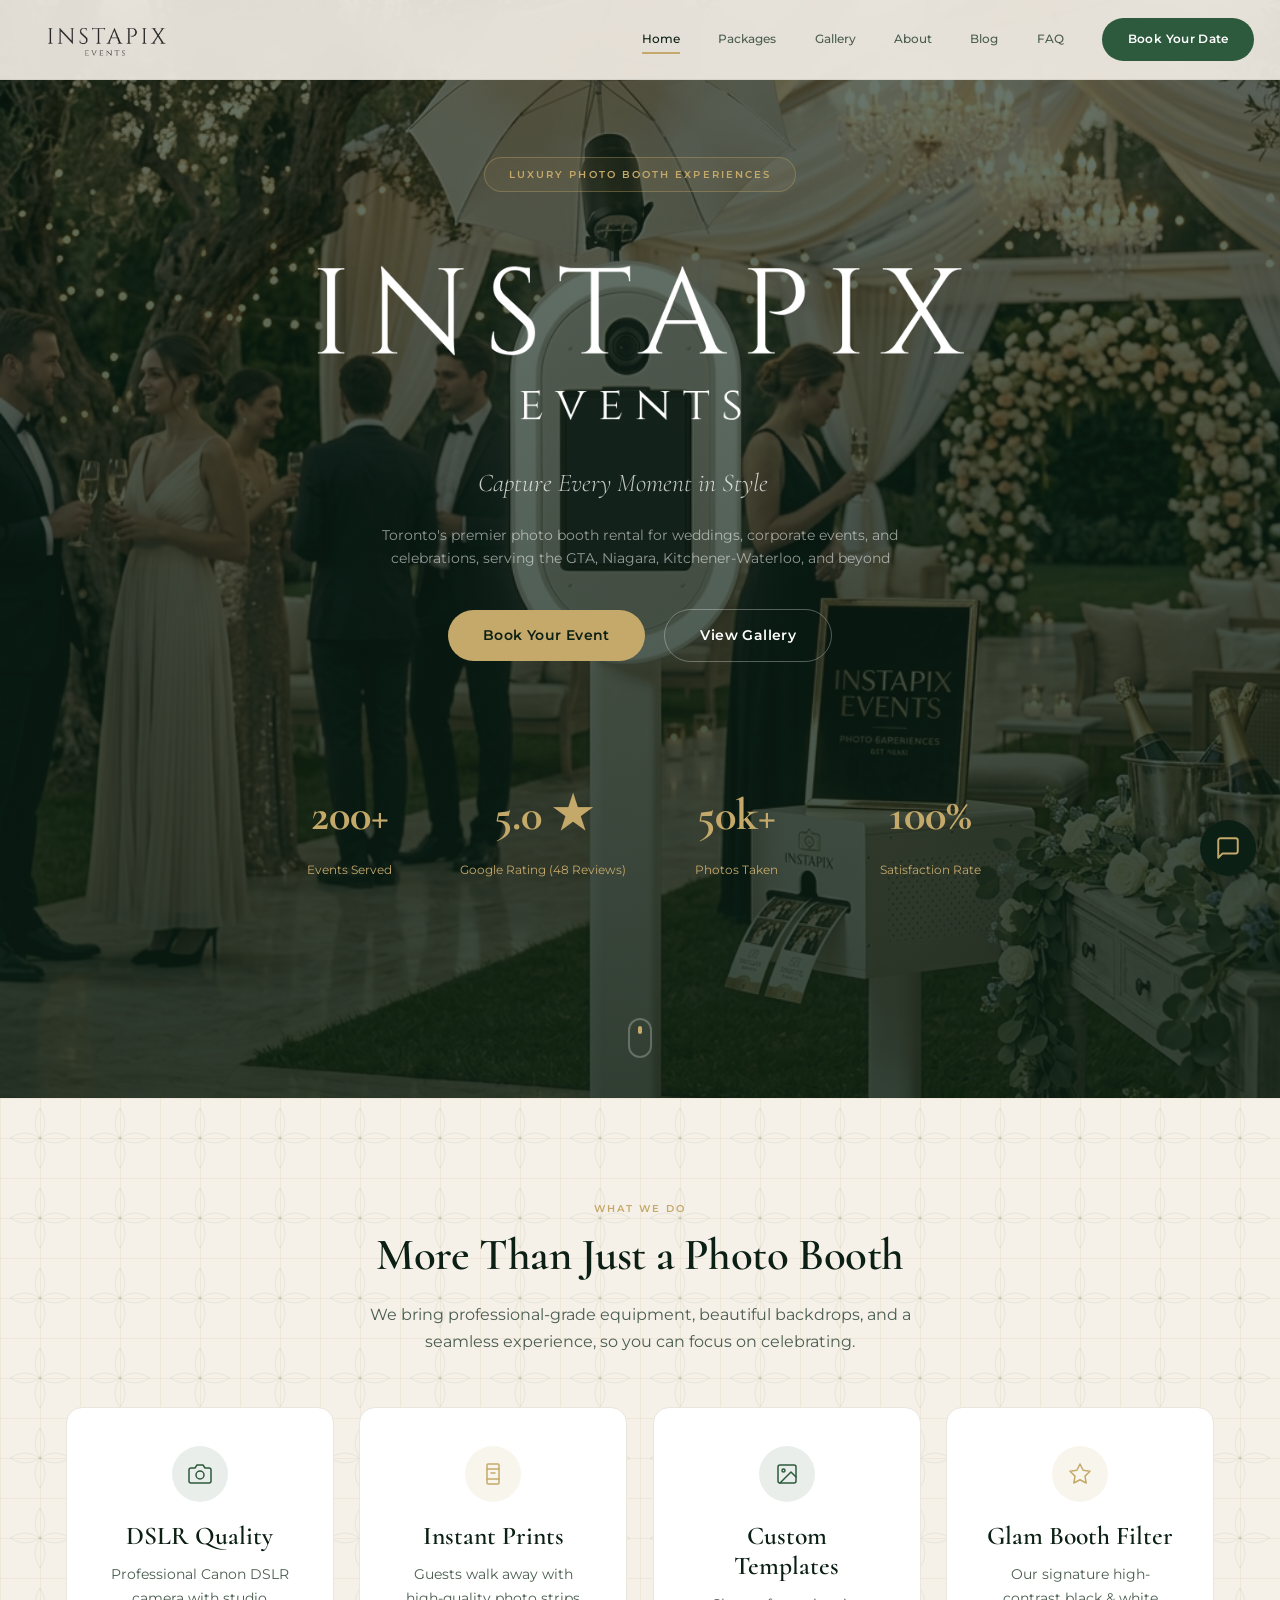
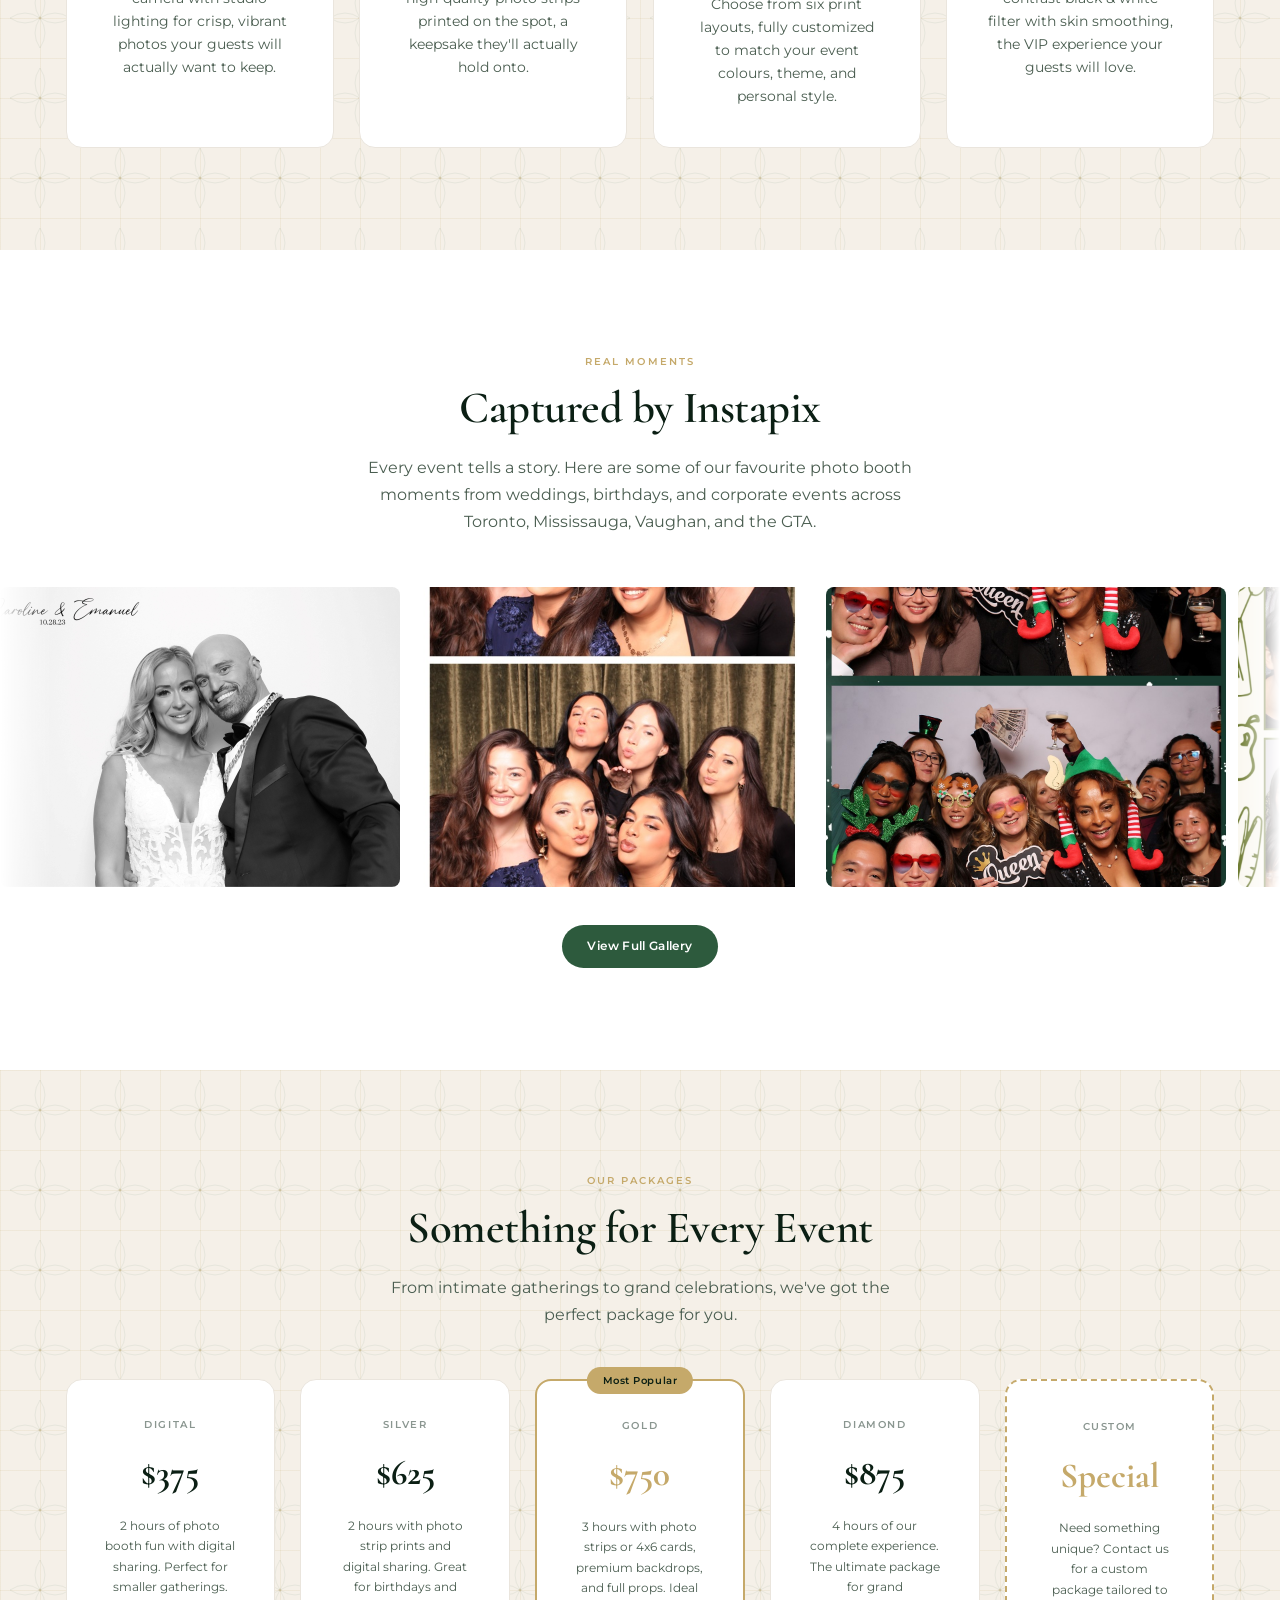
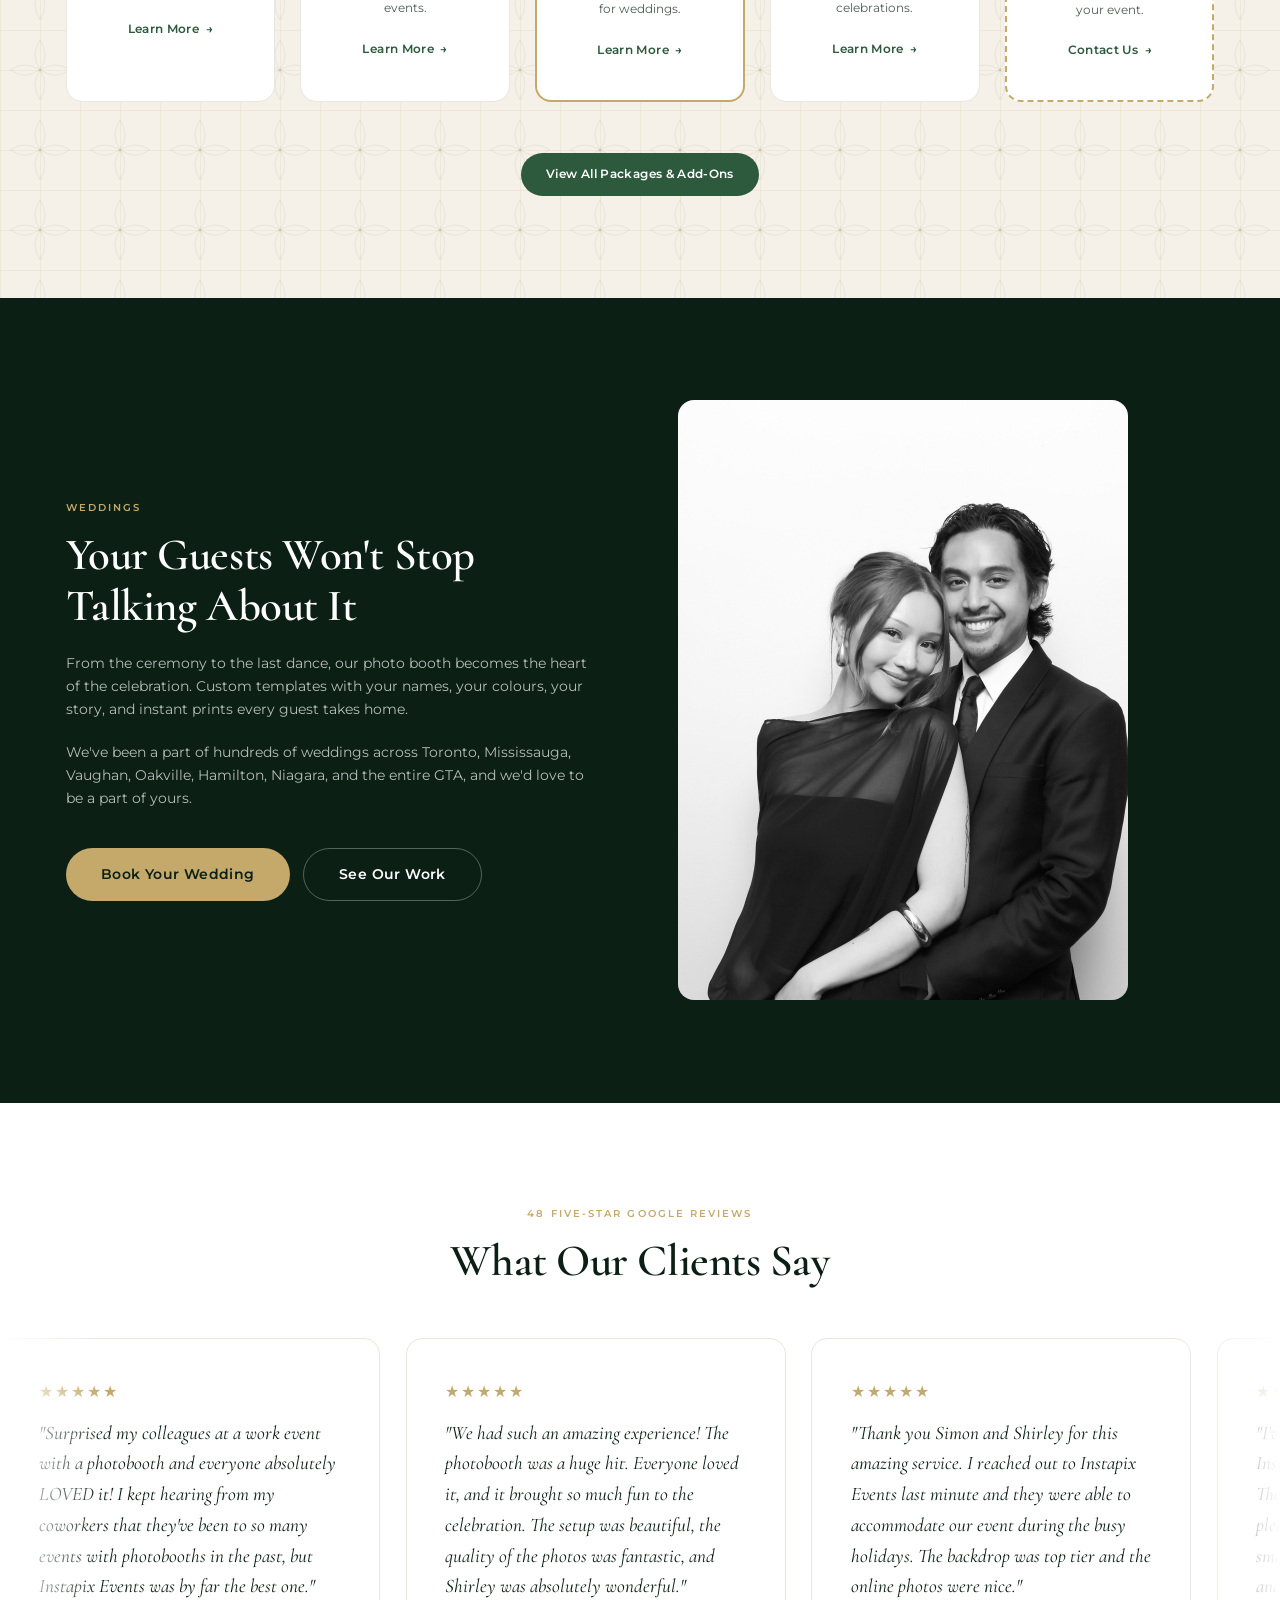
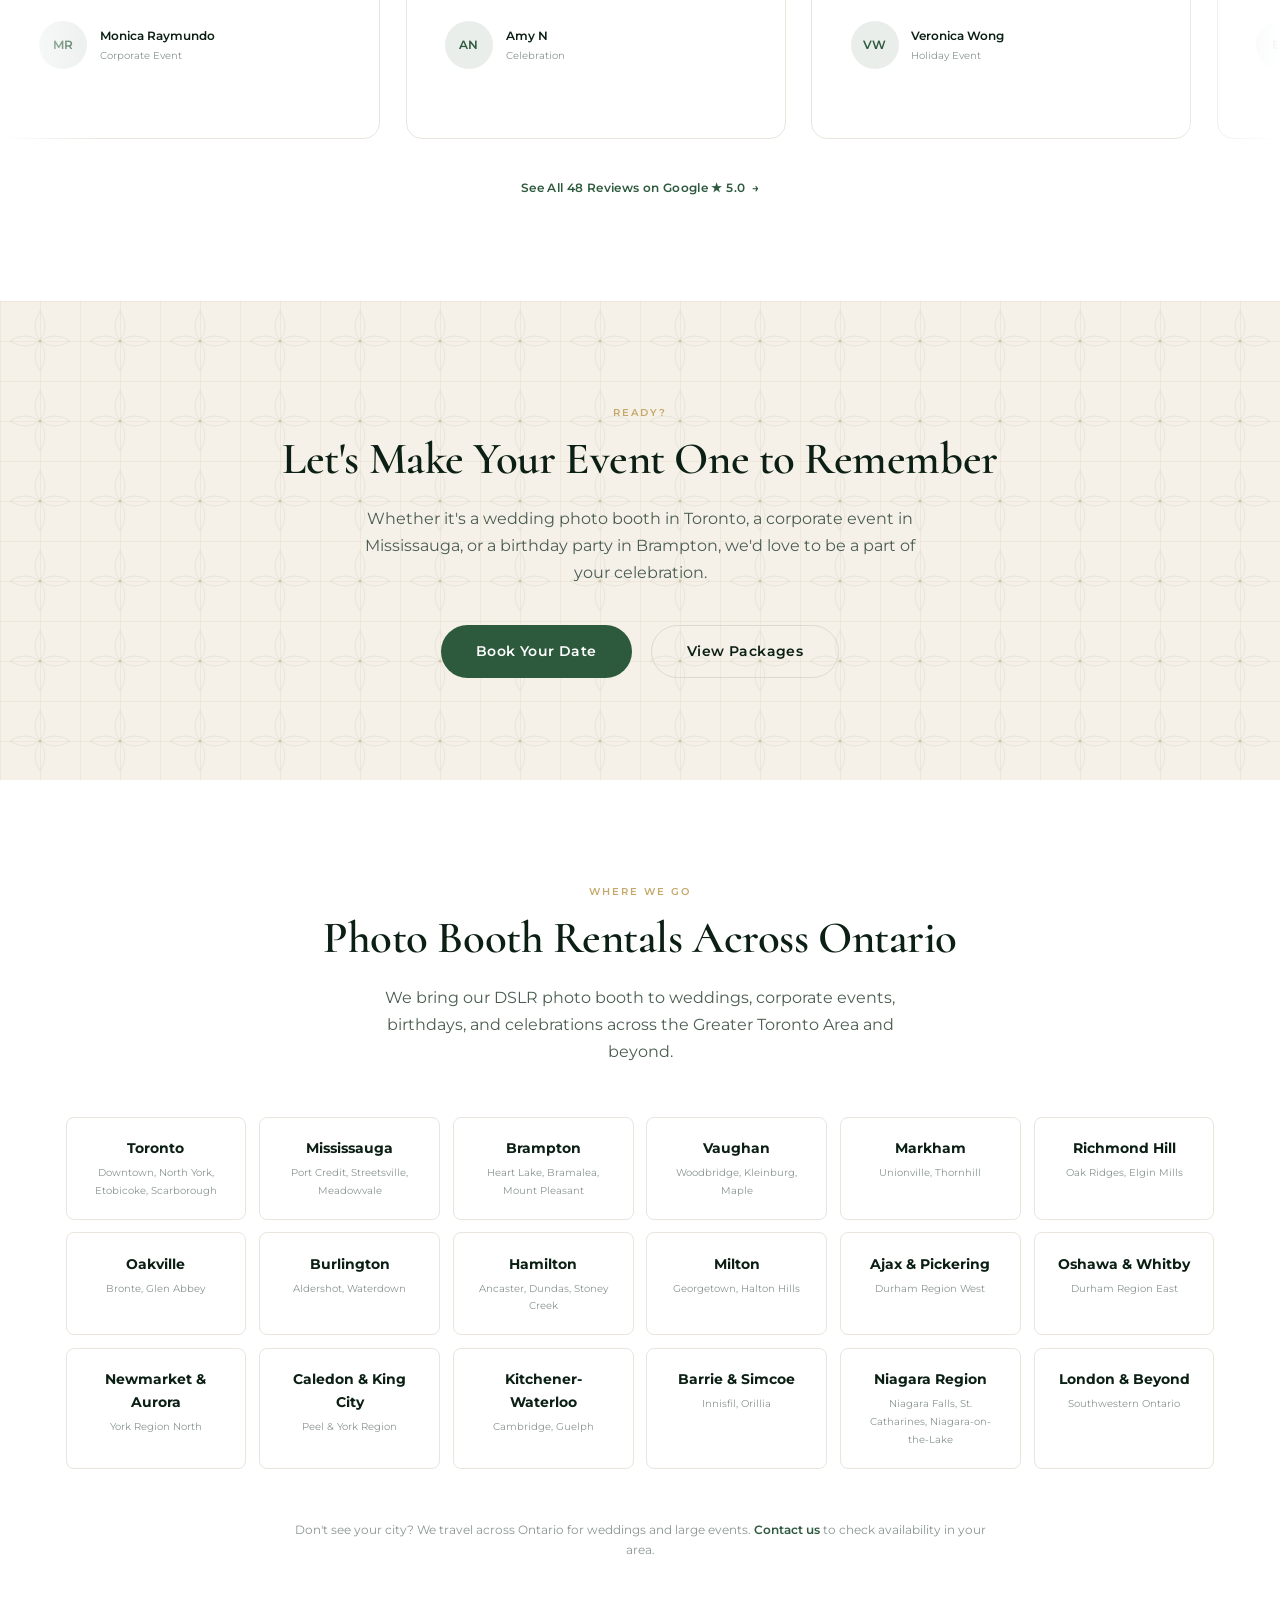
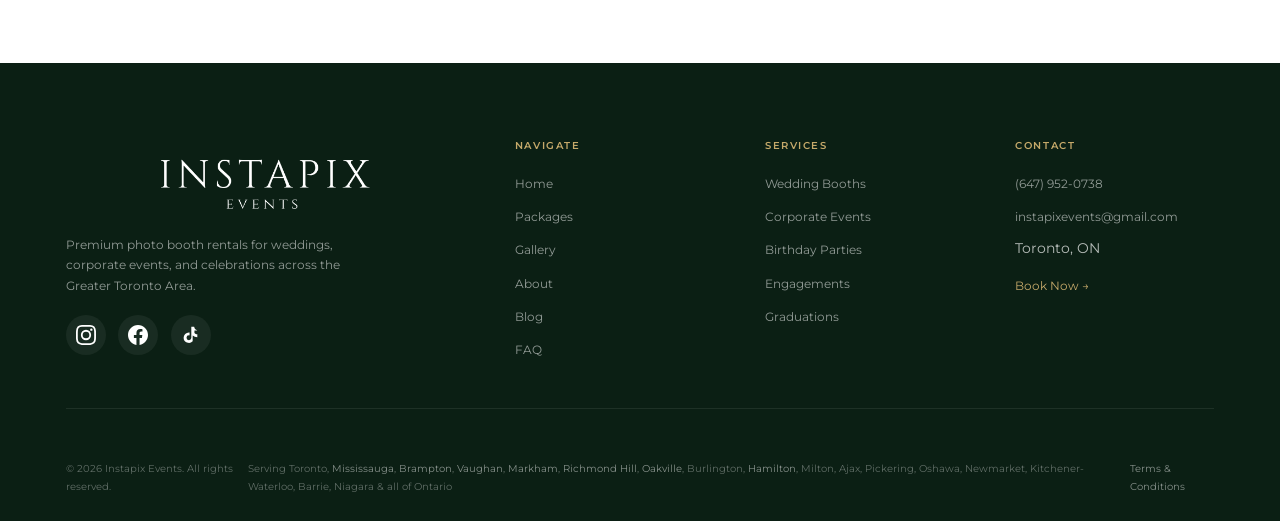
==== index.html @ a01e4dcf "Add Open Graph image tags and botanical pattern assets Add og:image meta tags across all 15 pages fo" ====
<!DOCTYPE html>
<html lang="en-CA">
<head>
  <meta charset="UTF-8">
  <meta name="viewport" content="width=device-width, initial-scale=1.0">
  <title>Photo Booth Rental Toronto | Weddings, Corporate & Events | Instapix Events</title>
  <meta name="description" content="Toronto's top-rated photo booth rental. 5.0 stars on Google. DSLR photo booths for weddings, birthdays, and corporate events across Toronto, Mississauga, Brampton, Vaughan, Markham, Oakville, Hamilton, and the GTA. Packages from $375.">
  <meta name="keywords" content="photo booth rental Toronto, photo booth Toronto, wedding photo booth GTA, corporate photo booth rental, birthday photo booth Mississauga, photo booth Brampton, photo booth Vaughan, photo booth Markham, photo booth Oakville, photo booth Hamilton, photo booth rental near me, DSLR photo booth Ontario, instant print photo booth, photo strip printing, photo booth Scarborough, photo booth Richmond Hill, photo booth Etobicoke, photo booth North York">
  <link rel="canonical" href="https://instapixevents.com">

  <!-- Open Graph -->
  <meta property="og:title" content="Photo Booth Rental Toronto | Instapix Events">
  <meta property="og:description" content="Toronto's top-rated DSLR photo booth rental. 5.0 stars, 200+ events. Weddings, corporate, birthdays across the GTA. Packages from $375.">
  <meta property="og:type" content="website">
  <meta property="og:url" content="https://instapixevents.com">
  <meta property="og:image" content="https://instapixevents.com/assets/Website Preview.png">
  <meta property="og:locale" content="en_CA">
  <meta property="og:site_name" content="Instapix Events">

  <!-- Structured Data — LocalBusiness -->
  <script type="application/ld+json">
  {
    "@context": "https://schema.org",
    "@type": "LocalBusiness",
    "name": "Instapix Events",
    "description": "Premium DSLR photo booth rentals for weddings, corporate events, birthdays, and celebrations in Toronto and the Greater Toronto Area. Instant prints, custom templates, and full event setup.",
    "url": "https://instapixevents.com",
    "telephone": "+16479520738",
    "email": "instapixevents@gmail.com",
    "image": "https://instapixevents.com/assets/INSTAPIX (Website).png",
    "address": {
      "@type": "PostalAddress",
      "addressLocality": "Toronto",
      "addressRegion": "ON",
      "postalCode": "M3L 2M8",
      "addressCountry": "CA"
    },
    "geo": {
      "@type": "GeoCoordinates",
      "latitude": 43.7184,
      "longitude": -79.5181
    },
    "openingHours": ["Mo-Th 10:00-21:00", "Fr-Su 09:00-21:00"],
    "priceRange": "$$",
    "aggregateRating": {
      "@type": "AggregateRating",
      "ratingValue": "5.0",
      "reviewCount": "48",
      "bestRating": "5"
    },
    "areaServed": [
      { "@type": "City", "name": "Toronto", "containedInPlace": { "@type": "AdministrativeArea", "name": "Ontario" } },
      { "@type": "City", "name": "Mississauga" },
      { "@type": "City", "name": "Brampton" },
      { "@type": "City", "name": "Vaughan" },
      { "@type": "City", "name": "Markham" },
      { "@type": "City", "name": "Richmond Hill" },
      { "@type": "City", "name": "Oakville" },
      { "@type": "City", "name": "Burlington" },
      { "@type": "City", "name": "Hamilton" },
      { "@type": "City", "name": "Milton" },
      { "@type": "City", "name": "Ajax" },
      { "@type": "City", "name": "Pickering" },
      { "@type": "City", "name": "Oshawa" },
      { "@type": "City", "name": "Whitby" },
      { "@type": "City", "name": "Newmarket" },
      { "@type": "City", "name": "Aurora" },
      { "@type": "City", "name": "Stouffville" },
      { "@type": "City", "name": "King City" },
      { "@type": "City", "name": "Caledon" },
      { "@type": "City", "name": "Scarborough" },
      { "@type": "City", "name": "Etobicoke" },
      { "@type": "City", "name": "North York" },
      { "@type": "City", "name": "Waterloo" },
      { "@type": "City", "name": "Kitchener" },
      { "@type": "City", "name": "Guelph" },
      { "@type": "City", "name": "Barrie" },
      { "@type": "City", "name": "Niagara Falls" },
      { "@type": "City", "name": "St. Catharines" },
      { "@type": "City", "name": "London" }
    ],
    "hasOfferCatalog": {
      "@type": "OfferCatalog",
      "name": "Photo Booth Packages",
      "itemListElement": [
        { "@type": "Offer", "name": "Digital Package", "price": "375", "priceCurrency": "CAD", "description": "2 hours, digital sharing, DSLR camera, props, white backdrop" },
        { "@type": "Offer", "name": "Silver Package", "price": "625", "priceCurrency": "CAD", "description": "2 hours, unlimited photo strip prints, choice of backdrop, props" },
        { "@type": "Offer", "name": "Gold Package", "price": "750", "priceCurrency": "CAD", "description": "3 hours, unlimited prints (strips or 4x6 cards), full props, choice of backdrop" },
        { "@type": "Offer", "name": "Diamond Package", "price": "875", "priceCurrency": "CAD", "description": "4 hours, unlimited prints, full props, custom photo album" }
      ]
    },
    "sameAs": [
      "https://instagram.com/instapixevents",
      "https://www.facebook.com/profile.php?id=61550845477541",
      "https://tiktok.com/@instapixevents"
    ]
  }
  </script>

  <!-- Structured Data — FAQ -->
  <script type="application/ld+json">
  {
    "@context": "https://schema.org",
    "@type": "FAQPage",
    "mainEntity": [
      {
        "@type": "Question",
        "name": "How much does a photo booth rental cost in Toronto?",
        "acceptedAnswer": {
          "@type": "Answer",
          "text": "Instapix Events offers photo booth packages starting at $375 + HST for the Digital package (2 hours, digital sharing). The Silver package starts at $625 (includes unlimited photo strip prints), Gold at $750 (includes 4x6 photo cards), and Diamond at $875 (4 hours + custom photo album). Prices may vary for 200+ guest events."
        }
      },
      {
        "@type": "Question",
        "name": "What areas do you serve for photo booth rentals?",
        "acceptedAnswer": {
          "@type": "Answer",
          "text": "We serve all of the Greater Toronto Area including Toronto, Mississauga, Brampton, Vaughan, Markham, Richmond Hill, Oakville, Burlington, Hamilton, Milton, Ajax, Pickering, Oshawa, Whitby, Newmarket, Aurora, and Scarborough. We also travel to Kitchener-Waterloo, Guelph, Barrie, Niagara Falls, St. Catharines, and London, Ontario."
        }
      },
      {
        "@type": "Question",
        "name": "Do you offer photo booth rentals for weddings?",
        "acceptedAnswer": {
          "@type": "Answer",
          "text": "Yes! Weddings are our specialty. Our Gold and Diamond packages include custom print templates with your names, colours, and wedding date. We offer both 2x6 photo strips and 4x6 photo cards, choice of premium backdrops, props, and a professional DSLR camera with studio lighting."
        }
      }
    ]
  }
  </script>

  <link rel="stylesheet" href="shared/brand.css">
  <link rel="icon" type="image/png" href="assets/favicon.png">
  <style>
    .photo-marquee-wrap { overflow: hidden; -webkit-mask-image: linear-gradient(90deg, transparent, #000 4%, #000 96%, transparent); mask-image: linear-gradient(90deg, transparent, #000 4%, #000 96%, transparent); }
    .photo-marquee { display: flex; gap: var(--space-md); width: max-content; animation: photoScroll 60s linear infinite; }
    .photo-marquee:hover { animation-play-state: paused; }
    .photo-marquee__item { width: 400px; flex-shrink: 0; aspect-ratio: 4/3; border-radius: var(--border-radius); overflow: hidden; cursor: pointer; }
    .photo-marquee__item img { width: 100%; height: 100%; object-fit: cover; transition: transform 0.4s; }
    .photo-marquee__item:hover img { transform: scale(1.05); }
    @keyframes photoScroll { 0% { transform: translateX(0); } 100% { transform: translateX(-50%); } }
    @media (max-width: 768px) { .photo-marquee__item { width: 300px; } }

    .photo-lightbox { position: fixed; inset: 0; z-index: 10000; background: rgba(0,0,0,0.92); display: flex; align-items: center; justify-content: center; opacity: 0; pointer-events: none; transition: opacity 0.3s; }
    .photo-lightbox.active { opacity: 1; pointer-events: all; }
    .photo-lightbox img { max-width: 90vw; max-height: 90vh; object-fit: contain; border-radius: var(--border-radius); }
    .photo-lightbox__close { position: absolute; top: 20px; right: 24px; background: none; border: none; color: #fff; font-size: 36px; cursor: pointer; z-index: 1; line-height: 1; }
    .photo-lightbox__nav { position: absolute; top: 50%; transform: translateY(-50%); background: rgba(255,255,255,0.12); border: none; color: #fff; font-size: 32px; width: 48px; height: 48px; border-radius: 50%; cursor: pointer; display: flex; align-items: center; justify-content: center; transition: background 0.2s; }
    .photo-lightbox__nav:hover { background: rgba(255,255,255,0.25); }
    .photo-lightbox__prev { left: 16px; }
    .photo-lightbox__next { right: 16px; }
    @media (max-width: 480px) {
      .photo-lightbox__prev { left: 6px; }
      .photo-lightbox__next { right: 6px; }
      .photo-lightbox__nav { width: 40px; height: 40px; font-size: 24px; }
    }
  </style>
</head>
<body>

  <!-- Navigation -->
  <nav class="nav">
    <div class="nav__inner">
      <a href="index.html" class="nav__logo">
        <img src="assets/White intapix text logo.png" alt="Instapix Events" style="width:160px;height:auto">
      </a>

      <button class="nav__toggle" aria-label="Toggle menu">
        <span></span><span></span><span></span>
      </button>

      <div class="nav__menu">
        <div class="nav__links">
          <a href="index.html" class="nav__link active">Home</a>
          <a href="packages.html" class="nav__link">Packages</a>
          <a href="gallery.html" class="nav__link">Gallery</a>
          <a href="about.html" class="nav__link">About</a>
          <a href="blog.html" class="nav__link">Blog</a>
          <a href="faq.html" class="nav__link">FAQ</a>
        </div>
        <a href="book.html" class="btn btn--primary nav__cta">Book Your Date</a>
      </div>
    </div>
  </nav>

  <!-- Hero -->
  <section class="hero">
    <div class="hero__bg">
      <img src="assets/Hero Page photo/Gemini_Generated_Image_b4xyiqb4xyiqb4xy.png" alt="Instapix Events photo booth at a luxury wedding" loading="eager" class="hero__bg-img">
      <div class="hero__overlay"></div>
    </div>

    <div class="container">
      <div class="hero__content fade-in">
        <span class="hero__badge">Luxury Photo Booth Experiences</span>
        <h1 class="hero__title"><img src="assets/INSTAPIX (Website).png" alt="Instapix Events" width="800" height="200" style="height:clamp(120px, 20vw, 300px);width:auto;display:block;margin:0 auto"></h1>
        <p class="hero__tagline"><em>Capture Every Moment in Style</em></p>
        <p class="hero__subtitle">Toronto's premier photo booth rental for weddings, corporate events, and celebrations, serving the GTA, Niagara, Kitchener-Waterloo, and beyond</p>

        <div class="hero__actions">
          <a href="book.html" class="btn btn--gold btn--lg">Book Your Event</a>
          <a href="gallery.html" class="btn btn--outline-white btn--lg">View Gallery</a>
        </div>

        <div class="metrics" style="margin-top:var(--space-4xl); padding:var(--space-2xl) 0;">
          <div style="display:grid;grid-template-columns:repeat(4,1fr);gap:var(--space-xl);text-align:center" class="stats-grid">
            <div>
              <div class="count" data-target="200" data-suffix="+" style="font-family:var(--font-heading); font-size:var(--text-4xl); font-weight:700; color:var(--gold);">0</div>
              <p style="font-size:var(--text-sm);margin-top:var(--space-sm);color:var(--gold)">Events Served</p>
            </div>
            <div>
              <div style="font-family:var(--font-heading); font-size:var(--text-4xl); font-weight:700; color:var(--gold);">5.0 &#9733;</div>
              <p style="font-size:var(--text-sm);margin-top:var(--space-sm);color:var(--gold)">Google Rating (48 Reviews)</p>
            </div>
            <div>
              <div class="count" data-target="50" data-suffix="k+" style="font-family:var(--font-heading); font-size:var(--text-4xl); font-weight:700; color:var(--gold);">0</div>
              <p style="font-size:var(--text-sm);margin-top:var(--space-sm);color:var(--gold)">Photos Taken</p>
            </div>
            <div>
              <div class="count" data-target="100" data-suffix="%" style="font-family:var(--font-heading); font-size:var(--text-4xl); font-weight:700; color:var(--gold);">0</div>
              <p style="font-size:var(--text-sm);margin-top:var(--space-sm);color:var(--gold)">Satisfaction Rate</p>
            </div>
          </div>
        </div>
      </div>
    </div>

    <div class="hero__scroll">
      <div class="hero__scroll-dot"></div>
    </div>
  </section>
  <!-- What We Offer -->
  <section class="section--cream">
    <div class="container text-center">
      <span class="section-label">What We Do</span>
      <h2 class="section-title">More Than Just a Photo Booth</h2>
      <p class="section-subtitle mx-auto" style="margin-bottom:var(--space-3xl)">We bring professional-grade equipment, beautiful backdrops, and a seamless experience, so you can focus on celebrating.</p>

      <div class="grid grid--4 stagger">
        <div class="card">
          <div style="width:56px;height:56px;border-radius:50%;background:var(--emerald-light);display:flex;align-items:center;justify-content:center;margin:0 auto var(--space-lg)">
            <svg width="24" height="24" viewBox="0 0 24 24" fill="none" stroke="var(--emerald)" stroke-width="1.5" stroke-linecap="round" stroke-linejoin="round"><path d="M23 19a2 2 0 0 1-2 2H3a2 2 0 0 1-2-2V8a2 2 0 0 1 2-2h4l2-3h6l2 3h4a2 2 0 0 1 2 2z"/><circle cx="12" cy="13" r="4"/></svg>
          </div>
          <h4>DSLR Quality</h4>
          <p style="margin-top:var(--space-md);margin-left:auto;margin-right:auto">Professional Canon DSLR camera with studio lighting for crisp, vibrant photos your guests will actually want to keep.</p>
        </div>

        <div class="card">
          <div style="width:56px;height:56px;border-radius:50%;background:var(--gold-light);display:flex;align-items:center;justify-content:center;margin:0 auto var(--space-lg)">
            <svg width="24" height="24" viewBox="0 0 24 24" fill="none" stroke="var(--gold)" stroke-width="1.5" stroke-linecap="round" stroke-linejoin="round"><rect x="6" y="2" width="12" height="20" rx="1"/><path d="M6 7h12"/><path d="M6 17h12"/><path d="M10 11h4"/></svg>
          </div>
          <h4>Instant Prints</h4>
          <p style="margin-top:var(--space-md);margin-left:auto;margin-right:auto">Guests walk away with high-quality photo strips printed on the spot, a keepsake they'll actually hold onto.</p>
        </div>

        <div class="card">
          <div style="width:56px;height:56px;border-radius:50%;background:var(--emerald-light);display:flex;align-items:center;justify-content:center;margin:0 auto var(--space-lg)">
            <svg width="24" height="24" viewBox="0 0 24 24" fill="none" stroke="var(--emerald)" stroke-width="1.5" stroke-linecap="round" stroke-linejoin="round"><rect x="3" y="3" width="18" height="18" rx="2" ry="2"/><circle cx="8.5" cy="8.5" r="1.5"/><polyline points="21 15 16 10 5 21"/></svg>
          </div>
          <h4>Custom Templates</h4>
          <p style="margin-top:var(--space-md);margin-left:auto;margin-right:auto">Choose from six print layouts, fully customized to match your event colours, theme, and personal style.</p>
        </div>

        <div class="card">
          <div style="width:56px;height:56px;border-radius:50%;background:var(--gold-light);display:flex;align-items:center;justify-content:center;margin:0 auto var(--space-lg)">
            <svg width="24" height="24" viewBox="0 0 24 24" fill="none" stroke="var(--gold)" stroke-width="1.5" stroke-linecap="round" stroke-linejoin="round"><polygon points="12 2 15.09 8.26 22 9.27 17 14.14 18.18 21.02 12 17.77 5.82 21.02 7 14.14 2 9.27 8.91 8.26 12 2"/></svg>
          </div>
          <h4>Glam Booth Filter</h4>
          <p style="margin-top:var(--space-md);margin-left:auto;margin-right:auto">Our signature high-contrast black & white filter with skin smoothing, the VIP experience your guests will love.</p>
        </div>
      </div>
    </div>
  </section>

  <!-- Photo Showcase -->
  <section style="overflow:hidden">
    <div class="container text-center">
      <span class="section-label">Real Moments</span>
      <h2 class="section-title">Captured by Instapix</h2>
      <p class="section-subtitle mx-auto" style="margin-bottom:var(--space-3xl)">Every event tells a story. Here are some of our favourite photo booth moments from weddings, birthdays, and corporate events across Toronto, Mississauga, Vaughan, and the GTA.</p>
    </div>

    <div class="photo-marquee-wrap">
    <div class="photo-marquee">
      <!-- Wedding -->
      <div class="photo-marquee__item"><img src="assets/Photobooth photos/2023-10-28_221940193 (1).jpg" alt="Caroline & Emanuel — Wedding" loading="lazy"></div>
      <!-- Birthday -->
      <div class="photo-marquee__item"><img src="assets/Photobooth photos/20260227_155352888.jpg" alt="Mila's 30th Birthday" loading="lazy"></div>
      <!-- Corporate -->
      <div class="photo-marquee__item"><img src="assets/Photobooth photos/2023-12-02_220023414 (2).jpg" alt="TBTH Cardiology Holiday Party — Corporate" loading="lazy"></div>
      <!-- Celebration -->
      <div class="photo-marquee__item"><img src="assets/Photobooth photos/20250823_155411197 (1).jpg" alt="Baby Geniusz Shower — Celebration" loading="lazy"></div>
      <!-- Wedding -->
      <div class="photo-marquee__item"><img src="assets/Photobooth photos/20240822_194549817.jpg" alt="E & A — Harding Waterfront Estate" loading="lazy"></div>
      <!-- Birthday -->
      <div class="photo-marquee__item"><img src="assets/Photobooth photos/20230930_234505_346.jpg" alt="Diandra's 30th Birthday" loading="lazy"></div>
      <!-- Corporate -->
      <div class="photo-marquee__item"><img src="assets/Photobooth photos/20241231_220755216 (2).jpg" alt="Ace Hotel Toronto NYE — Corporate" loading="lazy"></div>
      <!-- Celebration -->
      <div class="photo-marquee__item"><img src="assets/Photobooth photos/2024-01-19_194912707 (2).jpg" alt="UTM Charity Fashion Show — Celebration" loading="lazy"></div>
      <!-- Wedding -->
      <div class="photo-marquee__item"><img src="assets/Photobooth photos/20240519_003613255.jpg" alt="Jinny & Paul — Wedding" loading="lazy"></div>
      <!-- Birthday -->
      <div class="photo-marquee__item"><img src="assets/Photobooth photos/20240324_012225753.jpg" alt="Tanya's Champagne 25th Birthday" loading="lazy"></div>
      <!-- Corporate -->
      <div class="photo-marquee__item"><img src="assets/Photobooth photos/2024-03-07_184639225.jpg" alt="NetApp / DreamWorks — Corporate" loading="lazy"></div>
      <!-- Celebration -->
      <div class="photo-marquee__item"><img src="assets/Photobooth photos/20240426_195449701.jpg" alt="Dean's Gala — Algoma University" loading="lazy"></div>
      <!-- Wedding -->
      <div class="photo-marquee__item"><img src="assets/Photobooth photos/20240928_161802887.jpg" alt="Kimly & Danny — Wedding" loading="lazy"></div>
      <!-- Birthday -->
      <div class="photo-marquee__item"><img src="assets/Photobooth photos/2023-12-16_135755957.jpg" alt="Charlotte's 5th Birthday" loading="lazy"></div>
      <!-- Corporate -->
      <div class="photo-marquee__item"><img src="assets/Photobooth photos/20251203_202430211 (1).jpg" alt="Hush / Endy Happy Holidays — Corporate" loading="lazy"></div>
      <!-- Celebration -->
      <div class="photo-marquee__item"><img src="assets/Photobooth photos/20240525_003132272.jpg" alt="Triple Trouble DJV — Celebration" loading="lazy"></div>
      <!-- Wedding -->
      <div class="photo-marquee__item"><img src="assets/Photobooth photos/20250523_185623723.jpg" alt="Salman & Zara — Wedding" loading="lazy"></div>
      <!-- Birthday -->
      <div class="photo-marquee__item"><img src="assets/Photobooth photos/20251031_202103009.jpg" alt="Simrat's Quarter Life Fright — Birthday" loading="lazy"></div>
      <!-- Corporate -->
      <div class="photo-marquee__item"><img src="assets/Photobooth photos/20240816_182546839.jpg" alt="Peninsula Canada Hawaiian Summer Social — Corporate" loading="lazy"></div>
      <!-- Celebration -->
      <div class="photo-marquee__item"><img src="assets/Photobooth photos/20250101_011550_860.jpg" alt="Happy New Year 2025 — Celebration" loading="lazy"></div>
      <!-- Wedding -->
      <div class="photo-marquee__item"><img src="assets/Photobooth photos/20240817_180809268.jpg" alt="Sarah & Joseph — Wedding" loading="lazy"></div>
      <!-- Birthday -->
      <div class="photo-marquee__item"><img src="assets/Photobooth photos/2024-01-20_231050443 (2).jpg" alt="Jaz's 50th Birthday" loading="lazy"></div>
      <!-- Corporate -->
      <div class="photo-marquee__item"><img src="assets/Photobooth photos/20251205_174304026.jpg" alt="BrightHR Winter Social — Corporate" loading="lazy"></div>
      <!-- Celebration -->
      <div class="photo-marquee__item"><img src="assets/Photobooth photos/20240504_195250156.jpg" alt="Chance Studio — Celebration" loading="lazy"></div>
      <!-- Duplicated for seamless loop -->
      <div class="photo-marquee__item" aria-hidden="true"><img src="assets/Photobooth photos/2023-10-28_221940193 (1).jpg" alt="" loading="lazy"></div>
      <div class="photo-marquee__item" aria-hidden="true"><img src="assets/Photobooth photos/20260227_155352888.jpg" alt="" loading="lazy"></div>
      <div class="photo-marquee__item" aria-hidden="true"><img src="assets/Photobooth photos/2023-12-02_220023414 (2).jpg" alt="" loading="lazy"></div>
      <div class="photo-marquee__item" aria-hidden="true"><img src="assets/Photobooth photos/20250823_155411197 (1).jpg" alt="" loading="lazy"></div>
      <div class="photo-marquee__item" aria-hidden="true"><img src="assets/Photobooth photos/20240822_194549817.jpg" alt="" loading="lazy"></div>
      <div class="photo-marquee__item" aria-hidden="true"><img src="assets/Photobooth photos/20230930_234505_346.jpg" alt="" loading="lazy"></div>
      <div class="photo-marquee__item" aria-hidden="true"><img src="assets/Photobooth photos/20241231_220755216 (2).jpg" alt="" loading="lazy"></div>
      <div class="photo-marquee__item" aria-hidden="true"><img src="assets/Photobooth photos/2024-01-19_194912707 (2).jpg" alt="" loading="lazy"></div>
      <div class="photo-marquee__item" aria-hidden="true"><img src="assets/Photobooth photos/20240519_003613255.jpg" alt="" loading="lazy"></div>
      <div class="photo-marquee__item" aria-hidden="true"><img src="assets/Photobooth photos/20240324_012225753.jpg" alt="" loading="lazy"></div>
      <div class="photo-marquee__item" aria-hidden="true"><img src="assets/Photobooth photos/2024-03-07_184639225.jpg" alt="" loading="lazy"></div>
      <div class="photo-marquee__item" aria-hidden="true"><img src="assets/Photobooth photos/20240426_195449701.jpg" alt="" loading="lazy"></div>
      <div class="photo-marquee__item" aria-hidden="true"><img src="assets/Photobooth photos/20240928_161802887.jpg" alt="" loading="lazy"></div>
      <div class="photo-marquee__item" aria-hidden="true"><img src="assets/Photobooth photos/2023-12-16_135755957.jpg" alt="" loading="lazy"></div>
      <div class="photo-marquee__item" aria-hidden="true"><img src="assets/Photobooth photos/20251203_202430211 (1).jpg" alt="" loading="lazy"></div>
      <div class="photo-marquee__item" aria-hidden="true"><img src="assets/Photobooth photos/20240525_003132272.jpg" alt="" loading="lazy"></div>
      <div class="photo-marquee__item" aria-hidden="true"><img src="assets/Photobooth photos/20250523_185623723.jpg" alt="" loading="lazy"></div>
      <div class="photo-marquee__item" aria-hidden="true"><img src="assets/Photobooth photos/20251031_202103009.jpg" alt="" loading="lazy"></div>
      <div class="photo-marquee__item" aria-hidden="true"><img src="assets/Photobooth photos/20240816_182546839.jpg" alt="" loading="lazy"></div>
      <div class="photo-marquee__item" aria-hidden="true"><img src="assets/Photobooth photos/20250101_011550_860.jpg" alt="" loading="lazy"></div>
      <div class="photo-marquee__item" aria-hidden="true"><img src="assets/Photobooth photos/20240817_180809268.jpg" alt="" loading="lazy"></div>
      <div class="photo-marquee__item" aria-hidden="true"><img src="assets/Photobooth photos/2024-01-20_231050443 (2).jpg" alt="" loading="lazy"></div>
      <div class="photo-marquee__item" aria-hidden="true"><img src="assets/Photobooth photos/20251205_174304026.jpg" alt="" loading="lazy"></div>
      <div class="photo-marquee__item" aria-hidden="true"><img src="assets/Photobooth photos/20240504_195250156.jpg" alt="" loading="lazy"></div>
    </div>
    </div>

    <div class="container text-center" style="margin-top:var(--space-2xl)">
      <a href="gallery.html" class="btn btn--primary">View Full Gallery</a>
    </div>
  </section>

  <!-- Packages Preview -->
  <section class="section--cream">
    <div class="container text-center">
      <span class="section-label">Our Packages</span>
      <h2 class="section-title">Something for Every Event</h2>
      <p class="section-subtitle mx-auto" style="margin-bottom:var(--space-3xl)">From intimate gatherings to grand celebrations, we've got the perfect package for you.</p>

      <div class="grid stagger" style="grid-template-columns:repeat(auto-fit,minmax(200px,1fr))">
        <div class="card text-center">
          <h5 style="color:var(--text-muted);text-transform:uppercase;letter-spacing:0.15em;font-family:var(--font-body);font-size:var(--text-xs)">Digital</h5>
          <div style="font-family:var(--font-heading);font-size:var(--text-3xl);font-weight:700;margin:var(--space-md) 0;color:var(--forest)">$375</div>
          <p style="font-size:var(--text-sm);margin-bottom:var(--space-lg);margin-left:auto;margin-right:auto">2 hours of photo booth fun with digital sharing. Perfect for smaller gatherings.</p>
          <a href="packages.html" class="btn btn--ghost">Learn More </a>
        </div>

        <div class="card text-center">
          <h5 style="color:var(--text-muted);text-transform:uppercase;letter-spacing:0.15em;font-family:var(--font-body);font-size:var(--text-xs)">Silver</h5>
          <div style="font-family:var(--font-heading);font-size:var(--text-3xl);font-weight:700;margin:var(--space-md) 0;color:var(--forest)">$625</div>
          <p style="font-size:var(--text-sm);margin-bottom:var(--space-lg);margin-left:auto;margin-right:auto">2 hours with photo strip prints and digital sharing. Great for birthdays and events.</p>
          <a href="packages.html" class="btn btn--ghost">Learn More </a>
        </div>

        <div class="card card--featured text-center">
          <h5 style="color:var(--text-muted);text-transform:uppercase;letter-spacing:0.15em;font-family:var(--font-body);font-size:var(--text-xs)">Gold</h5>
          <div style="font-family:var(--font-heading);font-size:var(--text-3xl);font-weight:700;margin:var(--space-md) 0;color:var(--gold)">$750</div>
          <p style="font-size:var(--text-sm);margin-bottom:var(--space-lg);margin-left:auto;margin-right:auto">3 hours with photo strips or 4x6 cards, premium backdrops, and full props. Ideal for weddings.</p>
          <a href="packages.html" class="btn btn--ghost">Learn More </a>
        </div>

        <div class="card text-center">
          <h5 style="color:var(--text-muted);text-transform:uppercase;letter-spacing:0.15em;font-family:var(--font-body);font-size:var(--text-xs)">Diamond</h5>
          <div style="font-family:var(--font-heading);font-size:var(--text-3xl);font-weight:700;margin:var(--space-md) 0;color:var(--forest)">$875</div>
          <p style="font-size:var(--text-sm);margin-bottom:var(--space-lg);margin-left:auto;margin-right:auto">4 hours of our complete experience. The ultimate package for grand celebrations.</p>
          <a href="packages.html" class="btn btn--ghost">Learn More </a>
        </div>

        <div class="card text-center" style="border:2px dashed var(--gold);display:flex;flex-direction:column;align-items:center;justify-content:center">
          <h5 style="color:var(--text-muted);text-transform:uppercase;letter-spacing:0.15em;font-family:var(--font-body);font-size:var(--text-xs)">Custom</h5>
          <div style="font-family:var(--font-heading);font-size:var(--text-3xl);font-weight:700;margin:var(--space-md) 0;color:var(--gold)">Special</div>
          <p style="font-size:var(--text-sm);margin-bottom:var(--space-lg);margin-left:auto;margin-right:auto">Need something unique? Contact us for a custom package tailored to your event.</p>
          <a href="book.html" class="btn btn--ghost">Contact Us </a>
        </div>
      </div>

      <a href="packages.html" class="btn btn--primary" style="margin-top:var(--space-3xl)">View All Packages & Add-Ons</a>
    </div>
  </section>

  <!-- Weddings CTA -->
  <section class="section--forest">
    <div class="container" style="display:grid;grid-template-columns:1fr 1fr;gap:var(--space-4xl);align-items:center">
      <div class="fade-in-left">
        <span class="section-label">Weddings</span>
        <h2 style="margin-bottom:var(--space-lg)">Your Guests Won't Stop Talking About It</h2>
        <p style="margin-bottom:var(--space-lg)">From the ceremony to the last dance, our photo booth becomes the heart of the celebration. Custom templates with your names, your colours, your story, and instant prints every guest takes home.</p>
        <p style="margin-bottom:var(--space-2xl)">We've been a part of hundreds of weddings across Toronto, Mississauga, Vaughan, Oakville, Hamilton, Niagara, and the entire GTA, and we'd love to be a part of yours.</p>
        <div style="display:flex;gap:var(--space-md);flex-wrap:wrap">
          <a href="book.html" class="btn btn--gold btn--lg">Book Your Wedding</a>
          <a href="gallery.html" class="btn btn--outline-white btn--lg">See Our Work</a>
        </div>
      </div>
      <div class="fade-in-right" style="aspect-ratio:3/4;border-radius:var(--border-radius-lg);overflow:hidden;max-height:600px">
        <img src="assets/Photobooth photos/Guest wont stop.jfif" alt="Wedding couple photo booth moment" loading="lazy" style="width:100%;height:100%;object-fit:cover">
      </div>
    </div>
  </section>

  <!-- Testimonials — 50+ verified Google Reviews, 5.0 rating -->
  <section style="overflow:hidden">
    <div class="container text-center">
      <span class="section-label">48 Five-Star Google Reviews</span>
      <h2 class="section-title">What Our Clients Say</h2>
    </div>

    <div class="marquee" style="margin-top:var(--space-3xl)">
      <div class="marquee__track">

        <div class="testimonial marquee__card">
          <div class="testimonial__stars">&#9733;&#9733;&#9733;&#9733;&#9733;</div>
          <p class="testimonial__text">"Surprised my colleagues at a work event with a photobooth and everyone absolutely LOVED it! I kept hearing from my coworkers that they've been to so many events with photobooths in the past, but Instapix Events was by far the best one."</p>
          <div class="testimonial__author">
            <div class="testimonial__avatar">MR</div>
            <div>
              <div class="testimonial__name">Monica Raymundo</div>
              <div class="testimonial__event">Corporate Event</div>
            </div>
          </div>
        </div>

        <div class="testimonial marquee__card">
          <div class="testimonial__stars">&#9733;&#9733;&#9733;&#9733;&#9733;</div>
          <p class="testimonial__text">"We had such an amazing experience! The photobooth was a huge hit. Everyone loved it, and it brought so much fun to the celebration. The setup was beautiful, the quality of the photos was fantastic, and Shirley was absolutely wonderful."</p>
          <div class="testimonial__author">
            <div class="testimonial__avatar">AN</div>
            <div>
              <div class="testimonial__name">Amy N</div>
              <div class="testimonial__event">Celebration</div>
            </div>
          </div>
        </div>

        <div class="testimonial marquee__card">
          <div class="testimonial__stars">&#9733;&#9733;&#9733;&#9733;&#9733;</div>
          <p class="testimonial__text">"Thank you Simon and Shirley for this amazing service. I reached out to Instapix Events last minute and they were able to accommodate our event during the busy holidays. The backdrop was top tier and the online photos were nice."</p>
          <div class="testimonial__author">
            <div class="testimonial__avatar">VW</div>
            <div>
              <div class="testimonial__name">Veronica Wong</div>
              <div class="testimonial__event">Holiday Event</div>
            </div>
          </div>
        </div>

        <div class="testimonial marquee__card">
          <div class="testimonial__stars">&#9733;&#9733;&#9733;&#9733;&#9733;</div>
          <p class="testimonial__text">"I've had the pleasure of working with Instapix with my clients a few times now. They are always responsive, helpful and pleasant vendors. They offer a timeless and smart looking Photobooth, that our clients and guests love! Highly recommend them!"</p>
          <div class="testimonial__author">
            <div class="testimonial__avatar">EY</div>
            <div>
              <div class="testimonial__name">Events Your Way</div>
              <div class="testimonial__event">Event Planner</div>
            </div>
          </div>
        </div>

        <div class="testimonial marquee__card">
          <div class="testimonial__stars">&#9733;&#9733;&#9733;&#9733;&#9733;</div>
          <p class="testimonial__text">"We can't thank Instapix Events enough! Excellent customer service and communication from the very beginning all the way through with the customization of our photo template and then to finding our dream backdrop for photos."</p>
          <div class="testimonial__author">
            <div class="testimonial__avatar">CM</div>
            <div>
              <div class="testimonial__name">Chantel Morgan</div>
              <div class="testimonial__event">Event</div>
            </div>
          </div>
        </div>

        <div class="testimonial marquee__card">
          <div class="testimonial__stars">&#9733;&#9733;&#9733;&#9733;&#9733;</div>
          <p class="testimonial__text">"We had Instapix Events at our baby shower/gender reveal party and we are so happy with how everything turned out. Shirley and Simon were incredible to work with from the beginning to the end. They were so friendly and made sure everything was perfect."</p>
          <div class="testimonial__author">
            <div class="testimonial__avatar">VN</div>
            <div>
              <div class="testimonial__name">V Nguyen</div>
              <div class="testimonial__event">Baby Shower</div>
            </div>
          </div>
        </div>

        <div class="testimonial marquee__card">
          <div class="testimonial__stars">&#9733;&#9733;&#9733;&#9733;&#9733;</div>
          <p class="testimonial__text">"Shirley and Simon were amazing to work with from start to end in our wedding planning! They were both so patient with our revisions for the design and displayed amazing customer service. Our guests absolutely loved our photobooth."</p>
          <div class="testimonial__author">
            <div class="testimonial__avatar">AD</div>
            <div>
              <div class="testimonial__name">Ashley Dishan</div>
              <div class="testimonial__event">Wedding</div>
            </div>
          </div>
        </div>

        <div class="testimonial marquee__card">
          <div class="testimonial__stars">&#9733;&#9733;&#9733;&#9733;&#9733;</div>
          <p class="testimonial__text">"Amazing!! Shirley was so kind and was quick to respond, she made sure the photos had this filter on that didn't make me look like a ghost because of the flash, it looked so airbrushed. I got the package where I get a photo album with all the pictures and I loved it."</p>
          <div class="testimonial__author">
            <div class="testimonial__avatar">H</div>
            <div>
              <div class="testimonial__name">Hiind</div>
              <div class="testimonial__event">Event</div>
            </div>
          </div>
        </div>

        <div class="testimonial marquee__card">
          <div class="testimonial__stars">&#9733;&#9733;&#9733;&#9733;&#9733;</div>
          <p class="testimonial__text">"Shirley &amp; Simon were excellent. We hired them for our wedding and all our guests loved it. I'd recommend them to anybody considering a Photo Booth. The custom design they did for us was great!"</p>
          <div class="testimonial__author">
            <div class="testimonial__avatar">KB</div>
            <div>
              <div class="testimonial__name">Kevin Berlie</div>
              <div class="testimonial__event">Wedding</div>
            </div>
          </div>
        </div>

        <div class="testimonial marquee__card">
          <div class="testimonial__stars">&#9733;&#9733;&#9733;&#9733;&#9733;</div>
          <p class="testimonial__text">"We booked Instapix Events for our wedding and loved the experience! Our guests had so much fun posing with the variety of props provided and it was such a lovely keepsake from our special day! Love the classic and timeless design of our photo strips that you customized for us."</p>
          <div class="testimonial__author">
            <div class="testimonial__avatar">RM</div>
            <div>
              <div class="testimonial__name">Rhonda Moon</div>
              <div class="testimonial__event">Wedding</div>
            </div>
          </div>
        </div>

        <div class="testimonial marquee__card">
          <div class="testimonial__stars">&#9733;&#9733;&#9733;&#9733;&#9733;</div>
          <p class="testimonial__text">"Shirley and Simon were amazing to work with for my baby shower! Both very friendly and professional. The booth setup and takedown was fast and seamless and the quality of our photos were phenomenal (definitely get the add-on glam filter!!!). We will 10000% be hiring Instapix again."</p>
          <div class="testimonial__author">
            <div class="testimonial__avatar">JL</div>
            <div>
              <div class="testimonial__name">Julie Le</div>
              <div class="testimonial__event">Baby Shower</div>
            </div>
          </div>
        </div>

        <div class="testimonial marquee__card">
          <div class="testimonial__stars">&#9733;&#9733;&#9733;&#9733;&#9733;</div>
          <p class="testimonial__text">"What an incredible experience! From reaching out for an initial inquiry to creating the style that the Photo Booth prints would look like, everything was well organized &amp; thoroughly thought through. Shirley &amp; her team are incredible! We will definitely be using them for our next event!"</p>
          <div class="testimonial__author">
            <div class="testimonial__avatar">SM</div>
            <div>
              <div class="testimonial__name">Sloan Moss</div>
              <div class="testimonial__event">Birthday Party</div>
            </div>
          </div>
        </div>

        <!-- Duplicated for seamless loop -->
        <div class="testimonial marquee__card" aria-hidden="true">
          <div class="testimonial__stars">&#9733;&#9733;&#9733;&#9733;&#9733;</div>
          <p class="testimonial__text">"Surprised my colleagues at a work event with a photobooth and everyone absolutely LOVED it! I kept hearing from my coworkers that they've been to so many events with photobooths in the past, but Instapix Events was by far the best one."</p>
          <div class="testimonial__author">
            <div class="testimonial__avatar">MR</div>
            <div>
              <div class="testimonial__name">Monica Raymundo</div>
              <div class="testimonial__event">Corporate Event</div>
            </div>
          </div>
        </div>

        <div class="testimonial marquee__card" aria-hidden="true">
          <div class="testimonial__stars">&#9733;&#9733;&#9733;&#9733;&#9733;</div>
          <p class="testimonial__text">"We had such an amazing experience! The photobooth was a huge hit. Everyone loved it, and it brought so much fun to the celebration. The setup was beautiful, the quality of the photos was fantastic, and Shirley was absolutely wonderful."</p>
          <div class="testimonial__author">
            <div class="testimonial__avatar">AN</div>
            <div>
              <div class="testimonial__name">Amy N</div>
              <div class="testimonial__event">Celebration</div>
            </div>
          </div>
        </div>

        <div class="testimonial marquee__card" aria-hidden="true">
          <div class="testimonial__stars">&#9733;&#9733;&#9733;&#9733;&#9733;</div>
          <p class="testimonial__text">"Thank you Simon and Shirley for this amazing service. I reached out to Instapix Events last minute and they were able to accommodate our event during the busy holidays. The backdrop was top tier and the online photos were nice."</p>
          <div class="testimonial__author">
            <div class="testimonial__avatar">VW</div>
            <div>
              <div class="testimonial__name">Veronica Wong</div>
              <div class="testimonial__event">Holiday Event</div>
            </div>
          </div>
        </div>

        <div class="testimonial marquee__card" aria-hidden="true">
          <div class="testimonial__stars">&#9733;&#9733;&#9733;&#9733;&#9733;</div>
          <p class="testimonial__text">"I've had the pleasure of working with Instapix with my clients a few times now. They are always responsive, helpful and pleasant vendors. They offer a timeless and smart looking Photobooth, that our clients and guests love! Highly recommend them!"</p>
          <div class="testimonial__author">
            <div class="testimonial__avatar">EY</div>
            <div>
              <div class="testimonial__name">Events Your Way</div>
              <div class="testimonial__event">Event Planner</div>
            </div>
          </div>
        </div>

        <div class="testimonial marquee__card" aria-hidden="true">
          <div class="testimonial__stars">&#9733;&#9733;&#9733;&#9733;&#9733;</div>
          <p class="testimonial__text">"We can't thank Instapix Events enough! Excellent customer service and communication from the very beginning all the way through with the customization of our photo template and then to finding our dream backdrop for photos."</p>
          <div class="testimonial__author">
            <div class="testimonial__avatar">CM</div>
            <div>
              <div class="testimonial__name">Chantel Morgan</div>
              <div class="testimonial__event">Event</div>
            </div>
          </div>
        </div>

        <div class="testimonial marquee__card" aria-hidden="true">
          <div class="testimonial__stars">&#9733;&#9733;&#9733;&#9733;&#9733;</div>
          <p class="testimonial__text">"We had Instapix Events at our baby shower/gender reveal party and we are so happy with how everything turned out. Shirley and Simon were incredible to work with from the beginning to the end. They were so friendly and made sure everything was perfect."</p>
          <div class="testimonial__author">
            <div class="testimonial__avatar">VN</div>
            <div>
              <div class="testimonial__name">V Nguyen</div>
              <div class="testimonial__event">Baby Shower</div>
            </div>
          </div>
        </div>

        <div class="testimonial marquee__card" aria-hidden="true">
          <div class="testimonial__stars">&#9733;&#9733;&#9733;&#9733;&#9733;</div>
          <p class="testimonial__text">"Shirley and Simon were amazing to work with from start to end in our wedding planning! They were both so patient with our revisions for the design and displayed amazing customer service. Our guests absolutely loved our photobooth."</p>
          <div class="testimonial__author">
            <div class="testimonial__avatar">AD</div>
            <div>
              <div class="testimonial__name">Ashley Dishan</div>
              <div class="testimonial__event">Wedding</div>
            </div>
          </div>
        </div>

        <div class="testimonial marquee__card" aria-hidden="true">
          <div class="testimonial__stars">&#9733;&#9733;&#9733;&#9733;&#9733;</div>
          <p class="testimonial__text">"Amazing!! Shirley was so kind and was quick to respond, she made sure the photos had this filter on that didn't make me look like a ghost because of the flash, it looked so airbrushed. I got the package where I get a photo album with all the pictures and I loved it."</p>
          <div class="testimonial__author">
            <div class="testimonial__avatar">H</div>
            <div>
              <div class="testimonial__name">Hiind</div>
              <div class="testimonial__event">Event</div>
            </div>
          </div>
        </div>

        <div class="testimonial marquee__card" aria-hidden="true">
          <div class="testimonial__stars">&#9733;&#9733;&#9733;&#9733;&#9733;</div>
          <p class="testimonial__text">"Shirley &amp; Simon were excellent. We hired them for our wedding and all our guests loved it. I'd recommend them to anybody considering a Photo Booth. The custom design they did for us was great!"</p>
          <div class="testimonial__author">
            <div class="testimonial__avatar">KB</div>
            <div>
              <div class="testimonial__name">Kevin Berlie</div>
              <div class="testimonial__event">Wedding</div>
            </div>
          </div>
        </div>

        <div class="testimonial marquee__card" aria-hidden="true">
          <div class="testimonial__stars">&#9733;&#9733;&#9733;&#9733;&#9733;</div>
          <p class="testimonial__text">"We booked Instapix Events for our wedding and loved the experience! Our guests had so much fun posing with the variety of props provided and it was such a lovely keepsake from our special day! Love the classic and timeless design of our photo strips that you customized for us."</p>
          <div class="testimonial__author">
            <div class="testimonial__avatar">RM</div>
            <div>
              <div class="testimonial__name">Rhonda Moon</div>
              <div class="testimonial__event">Wedding</div>
            </div>
          </div>
        </div>

        <div class="testimonial marquee__card" aria-hidden="true">
          <div class="testimonial__stars">&#9733;&#9733;&#9733;&#9733;&#9733;</div>
          <p class="testimonial__text">"Shirley and Simon were amazing to work with for my baby shower! Both very friendly and professional. The booth setup and takedown was fast and seamless and the quality of our photos were phenomenal (definitely get the add-on glam filter!!!). We will 10000% be hiring Instapix again."</p>
          <div class="testimonial__author">
            <div class="testimonial__avatar">JL</div>
            <div>
              <div class="testimonial__name">Julie Le</div>
              <div class="testimonial__event">Baby Shower</div>
            </div>
          </div>
        </div>

        <div class="testimonial marquee__card" aria-hidden="true">
          <div class="testimonial__stars">&#9733;&#9733;&#9733;&#9733;&#9733;</div>
          <p class="testimonial__text">"What an incredible experience! From reaching out for an initial inquiry to creating the style that the Photo Booth prints would look like, everything was well organized &amp; thoroughly thought through. Shirley &amp; her team are incredible! We will definitely be using them for our next event!"</p>
          <div class="testimonial__author">
            <div class="testimonial__avatar">SM</div>
            <div>
              <div class="testimonial__name">Sloan Moss</div>
              <div class="testimonial__event">Birthday Party</div>
            </div>
          </div>
        </div>

      </div>
    </div>

    <div class="container text-center">
      <a href="https://g.page/instapixevents" target="_blank" rel="noopener" class="btn btn--ghost" style="margin-top:var(--space-2xl)">See All 48 Reviews on Google &#9733; 5.0</a>
    </div>
  </section>

  <!-- Final CTA -->
  <section class="section--cream">
    <div class="container text-center">
      <span class="section-label">Ready?</span>
      <h2 class="section-title">Let's Make Your Event One to Remember</h2>
      <p class="section-subtitle mx-auto" style="margin-bottom:var(--space-2xl)">Whether it's a wedding photo booth in Toronto, a corporate event in Mississauga, or a birthday party in Brampton, we'd love to be a part of your celebration.</p>
      <div style="display:flex;gap:var(--space-lg);justify-content:center;flex-wrap:wrap">
        <a href="book.html" class="btn btn--primary btn--lg">Book Your Date</a>
        <a href="packages.html" class="btn btn--secondary btn--lg">View Packages</a>
      </div>
    </div>
  </section>

  <!-- Service Areas -->
  <section>
    <div class="container text-center">
      <span class="section-label">Where We Go</span>
      <h2 class="section-title">Photo Booth Rentals Across Ontario</h2>
      <p class="section-subtitle mx-auto" style="margin-bottom:var(--space-3xl)">We bring our DSLR photo booth to weddings, corporate events, birthdays, and celebrations across the Greater Toronto Area and beyond.</p>

      <div style="display:grid;grid-template-columns:repeat(auto-fill,minmax(160px,1fr));gap:var(--space-md);text-align:center;margin-bottom:var(--space-3xl)">
        <div style="padding:var(--space-lg);border:1px solid var(--border-light);border-radius:var(--border-radius)">
          <strong style="color:var(--forest)">Toronto</strong>
          <p style="font-size:var(--text-xs);color:var(--text-muted);margin-top:4px">Downtown, North York, Etobicoke, Scarborough</p>
        </div>
        <a href="photo-booth-rental-mississauga.html" style="padding:var(--space-lg);border:1px solid var(--border-light);border-radius:var(--border-radius);text-decoration:none;display:block;transition:border-color 0.2s">
          <strong style="color:var(--forest)">Mississauga</strong>
          <p style="font-size:var(--text-xs);color:var(--text-muted);margin-top:4px">Port Credit, Streetsville, Meadowvale</p>
        </a>
        <a href="photo-booth-rental-brampton.html" style="padding:var(--space-lg);border:1px solid var(--border-light);border-radius:var(--border-radius);text-decoration:none;display:block;transition:border-color 0.2s">
          <strong style="color:var(--forest)">Brampton</strong>
          <p style="font-size:var(--text-xs);color:var(--text-muted);margin-top:4px">Heart Lake, Bramalea, Mount Pleasant</p>
        </a>
        <a href="photo-booth-rental-vaughan.html" style="padding:var(--space-lg);border:1px solid var(--border-light);border-radius:var(--border-radius);text-decoration:none;display:block;transition:border-color 0.2s">
          <strong style="color:var(--forest)">Vaughan</strong>
          <p style="font-size:var(--text-xs);color:var(--text-muted);margin-top:4px">Woodbridge, Kleinburg, Maple</p>
        </a>
        <a href="photo-booth-rental-markham.html" style="padding:var(--space-lg);border:1px solid var(--border-light);border-radius:var(--border-radius);text-decoration:none;display:block;transition:border-color 0.2s">
          <strong style="color:var(--forest)">Markham</strong>
          <p style="font-size:var(--text-xs);color:var(--text-muted);margin-top:4px">Unionville, Thornhill</p>
        </a>
        <a href="photo-booth-rental-richmond-hill.html" style="padding:var(--space-lg);border:1px solid var(--border-light);border-radius:var(--border-radius);text-decoration:none;display:block;transition:border-color 0.2s">
          <strong style="color:var(--forest)">Richmond Hill</strong>
          <p style="font-size:var(--text-xs);color:var(--text-muted);margin-top:4px">Oak Ridges, Elgin Mills</p>
        </a>
        <a href="photo-booth-rental-oakville.html" style="padding:var(--space-lg);border:1px solid var(--border-light);border-radius:var(--border-radius);text-decoration:none;display:block;transition:border-color 0.2s">
          <strong style="color:var(--forest)">Oakville</strong>
          <p style="font-size:var(--text-xs);color:var(--text-muted);margin-top:4px">Bronte, Glen Abbey</p>
        </a>
        <div style="padding:var(--space-lg);border:1px solid var(--border-light);border-radius:var(--border-radius)">
          <strong style="color:var(--forest)">Burlington</strong>
          <p style="font-size:var(--text-xs);color:var(--text-muted);margin-top:4px">Aldershot, Waterdown</p>
        </div>
        <a href="photo-booth-rental-hamilton.html" style="padding:var(--space-lg);border:1px solid var(--border-light);border-radius:var(--border-radius);text-decoration:none;display:block;transition:border-color 0.2s">
          <strong style="color:var(--forest)">Hamilton</strong>
          <p style="font-size:var(--text-xs);color:var(--text-muted);margin-top:4px">Ancaster, Dundas, Stoney Creek</p>
        </a>
        <div style="padding:var(--space-lg);border:1px solid var(--border-light);border-radius:var(--border-radius)">
          <strong style="color:var(--forest)">Milton</strong>
          <p style="font-size:var(--text-xs);color:var(--text-muted);margin-top:4px">Georgetown, Halton Hills</p>
        </div>
        <div style="padding:var(--space-lg);border:1px solid var(--border-light);border-radius:var(--border-radius)">
          <strong style="color:var(--forest)">Ajax & Pickering</strong>
          <p style="font-size:var(--text-xs);color:var(--text-muted);margin-top:4px">Durham Region West</p>
        </div>
        <div style="padding:var(--space-lg);border:1px solid var(--border-light);border-radius:var(--border-radius)">
          <strong style="color:var(--forest)">Oshawa & Whitby</strong>
          <p style="font-size:var(--text-xs);color:var(--text-muted);margin-top:4px">Durham Region East</p>
        </div>
        <div style="padding:var(--space-lg);border:1px solid var(--border-light);border-radius:var(--border-radius)">
          <strong style="color:var(--forest)">Newmarket & Aurora</strong>
          <p style="font-size:var(--text-xs);color:var(--text-muted);margin-top:4px">York Region North</p>
        </div>
        <div style="padding:var(--space-lg);border:1px solid var(--border-light);border-radius:var(--border-radius)">
          <strong style="color:var(--forest)">Caledon & King City</strong>
          <p style="font-size:var(--text-xs);color:var(--text-muted);margin-top:4px">Peel & York Region</p>
        </div>
        <div style="padding:var(--space-lg);border:1px solid var(--border-light);border-radius:var(--border-radius)">
          <strong style="color:var(--forest)">Kitchener-Waterloo</strong>
          <p style="font-size:var(--text-xs);color:var(--text-muted);margin-top:4px">Cambridge, Guelph</p>
        </div>
        <div style="padding:var(--space-lg);border:1px solid var(--border-light);border-radius:var(--border-radius)">
          <strong style="color:var(--forest)">Barrie & Simcoe</strong>
          <p style="font-size:var(--text-xs);color:var(--text-muted);margin-top:4px">Innisfil, Orillia</p>
        </div>
        <div style="padding:var(--space-lg);border:1px solid var(--border-light);border-radius:var(--border-radius)">
          <strong style="color:var(--forest)">Niagara Region</strong>
          <p style="font-size:var(--text-xs);color:var(--text-muted);margin-top:4px">Niagara Falls, St. Catharines, Niagara-on-the-Lake</p>
        </div>
        <div style="padding:var(--space-lg);border:1px solid var(--border-light);border-radius:var(--border-radius)">
          <strong style="color:var(--forest)">London & Beyond</strong>
          <p style="font-size:var(--text-xs);color:var(--text-muted);margin-top:4px">Southwestern Ontario</p>
        </div>
      </div>

      <p style="font-size:var(--text-sm);color:var(--text-muted);max-width:700px;margin:0 auto">Don't see your city? We travel across Ontario for weddings and large events. <a href="book.html" style="color:var(--emerald);font-weight:600">Contact us</a> to check availability in your area.</p>
    </div>
  </section>

  <!-- Footer -->
  <footer class="footer">
    <div class="container">
      <div class="footer__grid">
        <div>
          <div class="footer__brand-name"><img src="assets/INSTAPIX (Website).png" alt="Instapix Events" style="width:220px;height:auto;margin:0 auto 8px"></div>
          <p class="footer__description">Premium photo booth rentals for weddings, corporate events, and celebrations across the Greater Toronto Area.</p>
          <div class="footer__social">
            <a href="https://instagram.com/instapixevents" target="_blank" rel="noopener" aria-label="Instagram"><svg width="20" height="20" viewBox="0 0 24 24" fill="currentColor"><path d="M12 2.163c3.204 0 3.584.012 4.85.07 3.252.148 4.771 1.691 4.919 4.919.058 1.265.069 1.645.069 4.849 0 3.205-.012 3.584-.069 4.849-.149 3.225-1.664 4.771-4.919 4.919-1.266.058-1.644.07-4.85.07-3.204 0-3.584-.012-4.849-.07-3.26-.149-4.771-1.699-4.919-4.92-.058-1.265-.07-1.644-.07-4.849 0-3.204.013-3.583.07-4.849.149-3.227 1.664-4.771 4.919-4.919 1.266-.057 1.645-.069 4.849-.069zM12 0C8.741 0 8.333.014 7.053.072 2.695.272.273 2.69.073 7.052.014 8.333 0 8.741 0 12c0 3.259.014 3.668.072 4.948.2 4.358 2.618 6.78 6.98 6.98C8.333 23.986 8.741 24 12 24c3.259 0 3.668-.014 4.948-.072 4.354-.2 6.782-2.618 6.979-6.98.059-1.28.073-1.689.073-4.948 0-3.259-.014-3.667-.072-4.947-.196-4.354-2.617-6.78-6.979-6.98C15.668.014 15.259 0 12 0zm0 5.838a6.162 6.162 0 100 12.324 6.162 6.162 0 000-12.324zM12 16a4 4 0 110-8 4 4 0 010 8zm6.406-11.845a1.44 1.44 0 100 2.881 1.44 1.44 0 000-2.881z"/></svg></a>
            <a href="https://www.facebook.com/profile.php?id=61550845477541" target="_blank" rel="noopener" aria-label="Facebook"><svg width="20" height="20" viewBox="0 0 24 24" fill="currentColor"><path d="M24 12.073c0-6.627-5.373-12-12-12s-12 5.373-12 12c0 5.99 4.388 10.954 10.125 11.854v-8.385H7.078v-3.47h3.047V9.43c0-3.007 1.792-4.669 4.533-4.669 1.312 0 2.686.235 2.686.235v2.953H15.83c-1.491 0-1.956.925-1.956 1.874v2.25h3.328l-.532 3.47h-2.796v8.385C19.612 23.027 24 18.062 24 12.073z"/></svg></a>
            <a href="https://tiktok.com/@instapixevents" target="_blank" rel="noopener" aria-label="TikTok"><svg width="20" height="20" viewBox="0 0 24 24" fill="currentColor"><path d="M19.59 6.69a4.83 4.83 0 01-3.77-4.25V2h-3.45v13.67a2.89 2.89 0 01-2.88 2.5 2.89 2.89 0 01-2.89-2.89 2.89 2.89 0 012.89-2.89c.28 0 .54.04.79.1v-3.5a6.37 6.37 0 00-.79-.05A6.34 6.34 0 003.15 15.2a6.34 6.34 0 0010.86 4.43v-7.15a8.16 8.16 0 005.58 2.18v-3.45a4.85 4.85 0 01-1.18-.14 4.83 4.83 0 01-2.27-1.33V6.69h3.45z"/></svg></a>
          </div>
        </div>

        <div>
          <h4 class="footer__heading">Navigate</h4>
          <ul class="footer__links">
            <li><a href="index.html">Home</a></li>
            <li><a href="packages.html">Packages</a></li>
            <li><a href="gallery.html">Gallery</a></li>
            <li><a href="about.html">About</a></li>
            <li><a href="blog.html">Blog</a></li>
            <li><a href="faq.html">FAQ</a></li>
          </ul>
        </div>

        <div>
          <h4 class="footer__heading">Services</h4>
          <ul class="footer__links">
            <li><a href="packages.html">Wedding Booths</a></li>
            <li><a href="packages.html">Corporate Events</a></li>
            <li><a href="packages.html">Birthday Parties</a></li>
            <li><a href="packages.html">Engagements</a></li>
            <li><a href="packages.html">Graduations</a></li>
          </ul>
        </div>

        <div>
          <h4 class="footer__heading">Contact</h4>
          <ul class="footer__links">
            <li><a href="tel:+16479520738">(647) 952-0738</a></li>
            <li><a href="mailto:instapixevents@gmail.com">instapixevents@gmail.com</a></li>
            <li>Toronto, ON</li>
            <li style="margin-top:var(--space-md)"><a href="book.html" style="color:var(--gold)">Book Now &#8594;</a></li>
          </ul>
        </div>
      </div>

      <div class="footer__bottom">
        <span>&copy; 2026 Instapix Events. All rights reserved.</span>
        <span>Serving Toronto, <a href="photo-booth-rental-mississauga.html" style="color:rgba(255,255,255,0.5)">Mississauga</a>, <a href="photo-booth-rental-brampton.html" style="color:rgba(255,255,255,0.5)">Brampton</a>, <a href="photo-booth-rental-vaughan.html" style="color:rgba(255,255,255,0.5)">Vaughan</a>, <a href="photo-booth-rental-markham.html" style="color:rgba(255,255,255,0.5)">Markham</a>, <a href="photo-booth-rental-richmond-hill.html" style="color:rgba(255,255,255,0.5)">Richmond Hill</a>, <a href="photo-booth-rental-oakville.html" style="color:rgba(255,255,255,0.5)">Oakville</a>, Burlington, <a href="photo-booth-rental-hamilton.html" style="color:rgba(255,255,255,0.5)">Hamilton</a>, Milton, Ajax, Pickering, Oshawa, Newmarket, Kitchener-Waterloo, Barrie, Niagara & all of Ontario</span>
        <a href="terms.html" style="color:rgba(255,255,255,0.5);font-size:var(--text-xs)">Terms & Conditions</a>
      </div>
    </div>
  </footer>

  <!-- Photo Lightbox -->
  <div class="photo-lightbox" id="photoLightbox">
    <button class="photo-lightbox__close" aria-label="Close">&times;</button>
    <button class="photo-lightbox__nav photo-lightbox__prev" aria-label="Previous">&lsaquo;</button>
    <img src="" alt="Photo booth moment">
    <button class="photo-lightbox__nav photo-lightbox__next" aria-label="Next">&rsaquo;</button>
  </div>

  <script src="shared/helpers.js"></script>
  <script>
  (function() {
    // Touch-to-pause for marquees on mobile
    document.querySelectorAll('.photo-marquee, .marquee__track').forEach(el => {
      el.addEventListener('touchstart', () => { el.style.animationPlayState = 'paused'; }, { passive: true });
      el.addEventListener('touchend', () => { el.style.animationPlayState = 'running'; }, { passive: true });
    });

    const lb = document.getElementById('photoLightbox');
    const lbImg = lb.querySelector('img');
    const items = document.querySelectorAll('.photo-marquee__item:not([aria-hidden])');
    const srcs = [];
    let idx = 0;

    items.forEach((item, i) => {
      srcs.push(item.querySelector('img').src);
      item.addEventListener('click', () => { idx = i; show(); });
    });

    function show() { lbImg.src = srcs[idx]; lb.classList.add('active'); document.body.style.overflow = 'hidden'; }
    function hide() { lb.classList.remove('active'); document.body.style.overflow = ''; }
    function nav(dir) { idx = (idx + dir + srcs.length) % srcs.length; lbImg.src = srcs[idx]; }

    lb.querySelector('.photo-lightbox__close').addEventListener('click', hide);
    lb.querySelector('.photo-lightbox__prev').addEventListener('click', () => nav(-1));
    lb.querySelector('.photo-lightbox__next').addEventListener('click', () => nav(1));
    lb.addEventListener('click', (e) => { if (e.target === lb) hide(); });
    document.addEventListener('keydown', (e) => {
      if (!lb.classList.contains('active')) return;
      if (e.key === 'Escape') hide();
      if (e.key === 'ArrowLeft') nav(-1);
      if (e.key === 'ArrowRight') nav(1);
    });

    function animateCounter(el, target, suffix) {
      const duration = 1400;
      const start = 0;
      const range = target - start;
      const startTime = performance.now();

      function step(now) {
        const elapsed = now - startTime;
        const progress = Math.min(elapsed / duration, 1);
        const ease = 1 - Math.pow(1 - progress, 3);
        const value = Math.floor(start + range * ease);
        el.textContent = value + (suffix || '');

        if (progress < 1) {
          requestAnimationFrame(step);
        }
      }
      requestAnimationFrame(step);
    }

    function startCounters() {
      const counters = document.querySelectorAll('.metrics .count');
      counters.forEach((counter) => {
        const target = Number(counter.dataset.target || 0);
        const suffix = counter.dataset.suffix || '';
        if (counter.dataset.started) return;
        counter.dataset.started = 'true';
        animateCounter(counter, target, suffix);
      });
    }

    const metrics = document.querySelector('.metrics');
    if (metrics) {
      const observer = new IntersectionObserver((entries) => {
        entries.forEach((entry) => {
          if (entry.isIntersecting) {
            startCounters();
            observer.disconnect();
          }
        });
      }, { threshold: 0.5 });
      observer.observe(metrics);
    }

  })();
  </script>
  <script src="shared/chatbot.js"></script>
</body>
</html>
---- shared/brand.css ----
/* ============================================
   INSTAPIX EVENTS — Design System v2
   Deep Forest + Emerald + Gold | Premium Weddings
   ============================================ */

/* --- Google Fonts Import --- */
@import url('https://fonts.googleapis.com/css2?family=Cormorant:ital,wght@0,300;0,400;0,500;0,600;0,700;1,300;1,400;1,500&family=Great+Vibes&family=Montserrat:wght@300;400;500;600;700&display=swap');

/* --- CSS Custom Properties --- */
:root {
  /* Brand Colors */
  --white: #FFFFFF;
  --cream: #F5F0E8;
  --cream-dark: #EDE6DA;
  --forest: #0B1F14;
  --forest-light: #132B1D;
  --emerald: #2D5A3D;
  --emerald-hover: #245031;
  --emerald-light: rgba(45, 90, 61, 0.10);
  --emerald-glow: rgba(45, 90, 61, 0.20);
  --gold: #C5A96A;
  --gold-hover: #B89B5A;
  --gold-light: rgba(197, 169, 106, 0.12);
  --gold-glow: rgba(197, 169, 106, 0.25);
  --text-primary: #0B1F14;
  --text-secondary: #4A5D50;
  --text-muted: #8A9690;
  --border: #DDD8D0;
  --border-light: #EAE5DD;

  /* Typography */
  --font-heading: 'Cormorant', Georgia, 'Times New Roman', serif;
  --font-body: 'Montserrat', -apple-system, BlinkMacSystemFont, 'Segoe UI', sans-serif;

  /* Font Sizes — fluid scale */
  --text-xs: clamp(0.75rem, 0.7rem + 0.25vw, 0.8125rem);
  --text-sm: clamp(0.8125rem, 0.75rem + 0.3vw, 0.9375rem);
  --text-base: clamp(0.9375rem, 0.875rem + 0.3vw, 1.0625rem);
  --text-lg: clamp(1.0625rem, 1rem + 0.4vw, 1.25rem);
  --text-xl: clamp(1.25rem, 1.1rem + 0.75vw, 1.5rem);
  --text-2xl: clamp(1.5rem, 1.25rem + 1.25vw, 2rem);
  --text-3xl: clamp(1.875rem, 1.5rem + 1.875vw, 2.75rem);
  --text-4xl: clamp(2.25rem, 1.75rem + 2.5vw, 3.5rem);
  --text-5xl: clamp(2.75rem, 2rem + 3.75vw, 4.5rem);

  /* Spacing */
  --space-xs: 0.25rem;
  --space-sm: 0.5rem;
  --space-md: 1rem;
  --space-lg: 1.5rem;
  --space-xl: 2rem;
  --space-2xl: 3rem;
  --space-3xl: 4rem;
  --space-4xl: 6rem;
  --space-section: clamp(4rem, 3rem + 5vw, 8rem);

  /* Layout */
  --max-width: 1200px;
  --max-width-narrow: 800px;
  --max-width-wide: 1400px;
  --nav-height: 80px;
  --border-radius: 8px;
  --border-radius-lg: 16px;
  --border-radius-xl: 24px;

  /* Shadows */
  --shadow-sm: 0 1px 3px rgba(11, 31, 20, 0.06);
  --shadow-md: 0 4px 12px rgba(11, 31, 20, 0.08);
  --shadow-lg: 0 8px 30px rgba(11, 31, 20, 0.10);
  --shadow-xl: 0 16px 50px rgba(11, 31, 20, 0.12);

  /* Transitions */
  --ease-out: cubic-bezier(0.22, 1, 0.36, 1);
  --ease-in-out: cubic-bezier(0.45, 0, 0.55, 1);
  --duration-fast: 150ms;
  --duration-normal: 300ms;
  --duration-slow: 500ms;
}

/* --- Reset & Base --- */
*, *::before, *::after {
  margin: 0;
  padding: 0;
  box-sizing: border-box;
}

html {
  font-size: 80%;
  scroll-behavior: smooth;
  -webkit-font-smoothing: antialiased;
  -moz-osx-font-smoothing: grayscale;
  overflow-x: hidden;
}

body {
  font-family: var(--font-body);
  font-size: var(--text-base);
  color: var(--text-primary);
  background: var(--white);
  line-height: 1.7;
  overflow-x: hidden;
}

img {
  max-width: 100%;
  height: auto;
  display: block;
}

a {
  color: inherit;
  text-decoration: none;
}

ul, ol {
  list-style: none;
}

/* --- Typography --- */
h1, h2, h3, h4, h5 {
  font-family: var(--font-heading);
  font-weight: 600;
  line-height: 1.15;
  color: var(--text-primary);
}

h1 { font-size: var(--text-5xl); letter-spacing: -0.02em; }
h2 { font-size: var(--text-4xl); letter-spacing: -0.01em; }
h3 { font-size: var(--text-3xl); }
h4 { font-size: var(--text-2xl); }
h5 { font-size: var(--text-xl); }

p {
  color: var(--text-secondary);
  max-width: 65ch;
}

.accent-text {
  font-family: 'Great Vibes', cursive;
  color: var(--gold);
  font-style: normal;
  font-weight: 500;
}

.section-label {
  font-family: var(--font-body);
  font-size: var(--text-xs);
  font-weight: 600;
  text-transform: uppercase;
  letter-spacing: 0.2em;
  color: var(--gold);
  margin-bottom: var(--space-md);
  display: block;
}

.section-title {
  margin-bottom: var(--space-lg);
}

.section-subtitle {
  font-size: var(--text-lg);
  color: var(--text-secondary);
  max-width: 550px;
}

/* --- Gold Divider --- */
.divider {
  width: 60px;
  height: 2px;
  background: var(--gold);
  border-radius: 100px;
}

.divider--center {
  margin-left: auto;
  margin-right: auto;
}

/* --- Layout --- */
.container {
  width: 100%;
  max-width: var(--max-width);
  margin: 0 auto;
  padding: 0 var(--space-xl);
}

.container--narrow {
  max-width: var(--max-width-narrow);
}

.container--wide {
  max-width: var(--max-width-wide);
}

section {
  padding: var(--space-section) 0;
}

.section--cream {
  background-color: var(--cream);
  background-image:
    url("data:image/svg+xml,%3Csvg xmlns='http://www.w3.org/2000/svg' width='80' height='80' viewBox='0 0 80 80'%3E%3Cpath d='M40 10 Q30 25 40 40 Q50 25 40 10Z' fill='none' stroke='%232D5A3D' stroke-width='0.5' opacity='0.15'/%3E%3Cpath d='M40 40 Q30 55 40 70 Q50 55 40 40Z' fill='none' stroke='%232D5A3D' stroke-width='0.5' opacity='0.15'/%3E%3Cpath d='M10 40 Q25 30 40 40 Q25 50 10 40Z' fill='none' stroke='%232D5A3D' stroke-width='0.5' opacity='0.15'/%3E%3Cpath d='M40 40 Q55 30 70 40 Q55 50 40 40Z' fill='none' stroke='%232D5A3D' stroke-width='0.5' opacity='0.15'/%3E%3Ccircle cx='40' cy='40' r='1.5' fill='%23C5A96A' opacity='0.3'/%3E%3C/svg%3E"),
    linear-gradient(rgba(197,169,106,0.12) 1px, transparent 1px),
    linear-gradient(90deg, rgba(197,169,106,0.12) 1px, transparent 1px);
  background-size: 80px 80px, 40px 40px, 40px 40px;
}

/* Reusable brand pattern — add to any element with cream bg */
.bg-pattern {
  background-image:
    url("data:image/svg+xml,%3Csvg xmlns='http://www.w3.org/2000/svg' width='80' height='80' viewBox='0 0 80 80'%3E%3Cpath d='M40 10 Q30 25 40 40 Q50 25 40 10Z' fill='none' stroke='%232D5A3D' stroke-width='0.5' opacity='0.15'/%3E%3Cpath d='M40 40 Q30 55 40 70 Q50 55 40 40Z' fill='none' stroke='%232D5A3D' stroke-width='0.5' opacity='0.15'/%3E%3Cpath d='M10 40 Q25 30 40 40 Q25 50 10 40Z' fill='none' stroke='%232D5A3D' stroke-width='0.5' opacity='0.15'/%3E%3Cpath d='M40 40 Q55 30 70 40 Q55 50 40 40Z' fill='none' stroke='%232D5A3D' stroke-width='0.5' opacity='0.15'/%3E%3Ccircle cx='40' cy='40' r='1.5' fill='%23C5A96A' opacity='0.3'/%3E%3C/svg%3E"),
    linear-gradient(rgba(197,169,106,0.12) 1px, transparent 1px),
    linear-gradient(90deg, rgba(197,169,106,0.12) 1px, transparent 1px);
  background-size: 80px 80px, 40px 40px, 40px 40px;
}

.section--forest {
  background: var(--forest);
  color: var(--white);
}

.section--forest h2,
.section--forest h3,
.section--forest h4,
.section--forest h5 {
  color: var(--white);
}

.section--forest p {
  color: rgba(255, 255, 255, 0.70);
}

.section--forest .section-label {
  color: var(--gold);
}

.section--emerald {
  background: var(--emerald);
  color: var(--white);
}

.section--emerald h2,
.section--emerald h3,
.section--emerald h4 {
  color: var(--white);
}

.section--emerald p {
  color: rgba(255, 255, 255, 0.75);
}

.section--emerald .section-label {
  color: var(--gold);
}

.text-center { text-align: center; }
.mx-auto { margin-left: auto; margin-right: auto; }

/* --- Grid System --- */
.grid {
  display: grid;
  gap: var(--space-xl);
}

.grid--2 { grid-template-columns: repeat(2, 1fr); }
.grid--3 { grid-template-columns: repeat(3, 1fr); }
.grid--4 { grid-template-columns: repeat(4, 1fr); }

@media (max-width: 1024px) {
  .grid--4 { grid-template-columns: repeat(2, 1fr); }
}

@media (max-width: 768px) {
  .grid--2,
  .grid--3,
  .grid--4 { grid-template-columns: 1fr; }
  .grid--4.grid--compact { grid-template-columns: repeat(2, 1fr); }
}

@media (max-width: 400px) {
  .grid--4.grid--compact { grid-template-columns: 1fr; }
}

/* --- Navigation --- */
.nav {
  position: fixed;
  top: 0;
  left: 0;
  right: 0;
  height: var(--nav-height);
  background: rgba(245, 240, 232, 0.90);
  backdrop-filter: blur(20px);
  -webkit-backdrop-filter: blur(20px);
  border-bottom: 1px solid rgba(11, 31, 20, 0.06);
  z-index: 1000;
  transition: background var(--duration-normal) var(--ease-out),
              box-shadow var(--duration-normal) var(--ease-out);
}

.nav.scrolled {
  background: rgba(245, 240, 232, 0.98);
  box-shadow: 0 1px 12px rgba(11, 31, 20, 0.08);
}

/* Transparent nav for dark hero pages */
.nav--transparent {
  background: transparent;
  backdrop-filter: none;
  -webkit-backdrop-filter: none;
  border-bottom-color: transparent;
}

.nav--transparent .nav__link {
  color: rgba(255, 255, 255, 0.7);
}

.nav--transparent .nav__link:hover,
.nav--transparent .nav__link.active {
  color: var(--white);
}

.nav--transparent .nav__toggle span {
  background: var(--white);
}

.nav--transparent.scrolled {
  background: rgba(11, 31, 20, 0.95);
  backdrop-filter: blur(20px);
  -webkit-backdrop-filter: blur(20px);
  border-bottom-color: rgba(197, 169, 106, 0.15);
}

.nav--transparent.scrolled .nav__link {
  color: rgba(255, 255, 255, 0.7);
}

.nav--transparent.scrolled .nav__link:hover,
.nav--transparent.scrolled .nav__link.active {
  color: var(--white);
}

.nav--transparent.scrolled .nav__toggle span {
  background: var(--white);
}

.nav__inner {
  max-width: none;
  margin: 0;
  padding: 0 var(--space-xl);
  height: 100%;
  display: flex;
  align-items: center;
  justify-content: space-between;
}

.nav__logo {
  display: flex;
  align-items: center;
  gap: var(--space-sm);
  margin-right: auto;
}

.nav__logo img {
  filter: brightness(0) invert(0.15);
}

.nav--transparent .nav__logo img {
  filter: none;
}

.nav__logo-text {
  font-family: var(--font-heading);
  font-size: var(--text-xl);
  font-weight: 700;
  color: var(--forest);
  letter-spacing: 0.05em;
}

.nav__logo-text span {
  color: var(--gold);
}

.nav__links {
  display: flex;
  align-items: center;
  gap: var(--space-2xl);
}

.nav__link {
  font-size: var(--text-sm);
  font-weight: 500;
  color: var(--text-secondary);
  transition: color var(--duration-fast);
  position: relative;
}

.nav__link:hover,
.nav__link.active {
  color: var(--forest);
}

.nav__link::after {
  content: '';
  position: absolute;
  bottom: -4px;
  left: 0;
  width: 0;
  height: 2px;
  background: var(--gold);
  transition: width var(--duration-normal) var(--ease-out);
}

.nav__link:hover::after,
.nav__link.active::after {
  width: 100%;
}

.nav__menu {
  display: flex;
  align-items: center;
  gap: var(--space-2xl);
}

.nav__cta {
  display: inline-flex;
}

/* Mobile Nav Toggle */
.nav__toggle {
  display: none;
  background: none;
  border: none;
  cursor: pointer;
  padding: var(--space-sm);
}

.nav__toggle span {
  display: block;
  width: 24px;
  height: 2px;
  background: var(--forest);
  margin: 6px 0;
  transition: all var(--duration-normal) var(--ease-out);
}

.nav__toggle.open span:nth-child(1) {
  transform: rotate(45deg) translate(5px, 6px);
}
.nav__toggle.open span:nth-child(2) {
  opacity: 0;
}
.nav__toggle.open span:nth-child(3) {
  transform: rotate(-45deg) translate(5px, -6px);
}

@media (max-width: 768px) {
  .nav__toggle { display: block; }

  /* When menu is open, expand nav to full screen */
  .nav.menu-open {
    height: 100vh;
    height: 100dvh;
    background: var(--cream);
    backdrop-filter: none;
    -webkit-backdrop-filter: none;
  }

  .nav.menu-open .nav__inner {
    flex-wrap: wrap;
    align-content: flex-start;
  }

  .nav__menu {
    width: 100%;
    flex-direction: column;
    align-items: center;
    justify-content: center;
    gap: var(--space-2xl);
    display: none;
    padding: var(--space-3xl) 0;
    flex-grow: 1;
  }

  .nav__menu.open {
    display: flex;
  }

  .nav__links {
    flex-direction: column;
    text-align: center;
  }

  .nav__link {
    font-size: var(--text-xl);
    color: var(--forest);
  }

  .nav__cta {
    margin-top: var(--space-md);
  }

  /* Dark mobile menu for transparent nav pages */
  .nav--transparent.menu-open {
    background: var(--forest);
  }

  .nav--transparent.menu-open .nav__link {
    color: rgba(255, 255, 255, 0.85);
  }

  .nav--transparent.menu-open .nav__link:hover,
  .nav--transparent.menu-open .nav__link.active {
    color: var(--white);
  }

  .nav--transparent .nav__menu .nav__cta {
    color: var(--white);
    border-color: var(--gold);
  }
}

/* --- Buttons --- */
.btn {
  display: inline-flex;
  align-items: center;
  justify-content: center;
  gap: var(--space-sm);
  font-family: var(--font-body);
  font-size: var(--text-sm);
  font-weight: 600;
  padding: 0.875rem 2rem;
  border-radius: 100px;
  border: none;
  cursor: pointer;
  transition: all var(--duration-normal) var(--ease-out);
  text-decoration: none;
  white-space: nowrap;
  letter-spacing: 0.03em;
}

.btn--primary {
  background: var(--emerald);
  color: var(--white);
}

.btn--primary:hover {
  background: var(--emerald-hover);
  transform: translateY(-2px);
  box-shadow: 0 8px 25px rgba(45, 90, 61, 0.25);
}

.btn--gold {
  background: var(--gold);
  color: var(--forest);
}

.btn--gold:hover {
  background: var(--gold-hover);
  transform: translateY(-2px);
  box-shadow: 0 8px 25px rgba(197, 169, 106, 0.3);
}

.btn--secondary {
  background: transparent;
  color: var(--forest);
  border: 1.5px solid var(--border);
}

.btn--secondary:hover {
  border-color: var(--forest);
  transform: translateY(-2px);
}

.btn--white {
  background: var(--white);
  color: var(--forest);
}

.btn--white:hover {
  transform: translateY(-2px);
  box-shadow: var(--shadow-lg);
}

.btn--outline-white {
  background: transparent;
  color: var(--white);
  border: 1.5px solid rgba(255, 255, 255, 0.3);
}

.btn--outline-white:hover {
  border-color: var(--white);
  background: rgba(255, 255, 255, 0.08);
  transform: translateY(-2px);
}

.btn--ghost {
  background: transparent;
  color: var(--emerald);
  padding: 0;
  font-weight: 600;
}

.btn--ghost:hover {
  color: var(--emerald-hover);
}

.btn--ghost::after {
  content: '\2192';
  transition: transform var(--duration-fast);
}

.btn--ghost:hover::after {
  transform: translateX(4px);
}

.btn--lg {
  font-size: var(--text-base);
  padding: 1.1rem 2.75rem;
}

.btn--sm {
  font-size: var(--text-xs);
  padding: 0.625rem 1.5rem;
}

/* --- Cards --- */
.card {
  background: var(--white);
  border-radius: var(--border-radius-lg);
  padding: var(--space-2xl);
  border: 1px solid var(--border-light);
  transition: all var(--duration-normal) var(--ease-out);
}

.card:hover {
  border-color: var(--border);
  box-shadow: var(--shadow-md);
  transform: translateY(-4px);
}

.card--featured {
  border: 2px solid var(--gold);
  position: relative;
}

.card--featured::before {
  content: 'Most Popular';
  position: absolute;
  top: -14px;
  left: 50%;
  transform: translateX(-50%);
  background: var(--gold);
  color: var(--forest);
  font-size: var(--text-xs);
  font-weight: 600;
  padding: 0.35rem 1.25rem;
  border-radius: 100px;
  white-space: nowrap;
  letter-spacing: 0.05em;
}

/* --- Testimonial Cards --- */
.testimonial {
  background: var(--white);
  border-radius: var(--border-radius-lg);
  padding: var(--space-2xl);
  border: 1px solid var(--border-light);
}

.testimonial__stars {
  color: var(--gold);
  font-size: var(--text-lg);
  margin-bottom: var(--space-md);
  letter-spacing: 2px;
}

.testimonial__text {
  font-family: var(--font-heading);
  font-size: var(--text-xl);
  font-weight: 400;
  color: var(--text-primary);
  line-height: 1.6;
  margin-bottom: var(--space-lg);
  font-style: italic;
}

.testimonial__author {
  display: flex;
  align-items: center;
  gap: var(--space-md);
}

.testimonial__avatar {
  width: 48px;
  height: 48px;
  border-radius: 50%;
  background: var(--emerald-light);
  display: flex;
  align-items: center;
  justify-content: center;
  font-weight: 600;
  color: var(--emerald);
  font-size: var(--text-sm);
}

.testimonial__name {
  font-weight: 600;
  color: var(--text-primary);
  font-size: var(--text-sm);
}

.testimonial__event {
  font-size: var(--text-xs);
  color: var(--text-muted);
}

/* --- Hero --- */
.hero {
  position: relative;
  min-height: 100vh;
  display: flex;
  align-items: center;
  justify-content: center;
  text-align: center;
  padding-top: var(--nav-height);
  overflow: hidden;
}

.hero__bg {
  position: absolute;
  inset: 0;
  z-index: -1;
}

.hero__bg img,
.hero__bg video {
  width: 100%;
  height: 100%;
  object-fit: cover;
}

.hero__bg-img {
  object-position: 55% 35%;
}

.hero__overlay {
  position: absolute;
  inset: 0;
  background: linear-gradient(
    180deg,
    rgba(11, 31, 20, 0.60) 0%,
    rgba(11, 31, 20, 0.70) 50%,
    rgba(11, 31, 20, 0.80) 100%
  );
}

.hero__content {
  position: relative;
  z-index: 1;
  max-width: 800px;
  margin: 0 auto;
  padding: var(--space-4xl) var(--space-xl);
}

.hero__badge {
  display: inline-block;
  font-family: var(--font-body);
  font-size: var(--text-xs);
  font-weight: 600;
  text-transform: uppercase;
  letter-spacing: 0.2em;
  color: var(--gold);
  margin-bottom: var(--space-md);
  padding: 8px 24px;
  border: 1px solid rgba(197, 169, 106, 0.35);
  border-radius: 100px;
  background: rgba(197, 169, 106, 0.08);
}

.hero__title {
  font-size: clamp(3rem, 2.5rem + 4vw, 6rem);
  margin-bottom: 0;
  line-height: 1;
  color: var(--white);
  font-weight: 300;
  letter-spacing: 0.02em;
}

.hero__title img {
  mix-blend-mode: screen;
  pointer-events: none;
}

.hero__title {
  outline: none;
  -webkit-user-select: none;
  user-select: none;
}

.hero__tagline {
  font-family: var(--font-heading);
  font-size: var(--text-2xl);
  color: rgba(255, 255, 255, 0.75);
  margin-bottom: var(--space-lg);
  font-style: italic;
  font-weight: 300;
}

.hero__subtitle {
  font-size: var(--text-base);
  color: rgba(255, 255, 255, 0.55);
  margin-bottom: var(--space-2xl);
  max-width: 600px;
  margin-left: auto;
  margin-right: auto;
  line-height: 1.7;
}

.hero__actions {
  display: flex;
  align-items: center;
  justify-content: center;
  gap: var(--space-lg);
  flex-wrap: wrap;
}

.hero__scroll {
  position: absolute;
  bottom: 40px;
  left: 50%;
  transform: translateX(-50%);
  z-index: 2;
  width: 24px;
  height: 40px;
  border: 2px solid rgba(255, 255, 255, 0.25);
  border-radius: 12px;
  display: flex;
  align-items: flex-start;
  justify-content: center;
  padding-top: 6px;
}

.hero__scroll-dot {
  width: 4px;
  height: 8px;
  border-radius: 4px;
  background: var(--gold);
  animation: scrollBounce 2s ease-in-out infinite;
}

@keyframes scrollBounce {
  0%, 100% { transform: translateY(0); opacity: 1; }
  50% { transform: translateY(12px); opacity: 0.3; }
}

@media (max-width: 768px) {
  .hero {
    min-height: 115vh;
    padding-top: calc(var(--nav-height) + var(--space-xl));
  }

  .hero__bg-img {
    object-position: 48% 40%;
  }

  .hero__title {
    font-size: clamp(2.5rem, 2rem + 3vw, 4rem);
  }

  .hero__scroll {
    bottom: 24px;
  }
}

/* --- Image Gallery / Lightbox --- */
.gallery-grid {
  display: grid;
  grid-template-columns: repeat(auto-fill, minmax(min(300px, 100%), 1fr));
  gap: var(--space-md);
}

.gallery-item {
  position: relative;
  border-radius: var(--border-radius);
  overflow: hidden;
  cursor: pointer;
  aspect-ratio: 4 / 3;
}

.gallery-item img {
  width: 100%;
  height: 100%;
  object-fit: cover;
  transition: transform var(--duration-slow) var(--ease-out);
}

.gallery-item:hover img {
  transform: scale(1.05);
}

.gallery-item__overlay {
  position: absolute;
  inset: 0;
  background: rgba(11, 31, 20, 0);
  display: flex;
  align-items: center;
  justify-content: center;
  transition: background var(--duration-normal);
}

.gallery-item:hover .gallery-item__overlay {
  background: rgba(11, 31, 20, 0.35);
}

.gallery-item__icon {
  color: var(--white);
  font-size: var(--text-2xl);
  opacity: 0;
  transform: scale(0.8);
  transition: all var(--duration-normal) var(--ease-out);
}

.gallery-item:hover .gallery-item__icon {
  opacity: 1;
  transform: scale(1);
}

/* Lightbox */
.lightbox {
  position: fixed;
  inset: 0;
  background: rgba(11, 31, 20, 0.94);
  z-index: 10000;
  display: flex;
  align-items: center;
  justify-content: center;
  opacity: 0;
  pointer-events: none;
  transition: opacity var(--duration-normal);
}

.lightbox.active {
  opacity: 1;
  pointer-events: all;
}

.lightbox__img {
  max-width: 90vw;
  max-height: 85vh;
  object-fit: contain;
  border-radius: var(--border-radius);
}

.lightbox__close {
  position: absolute;
  top: var(--space-xl);
  right: var(--space-xl);
  background: none;
  border: none;
  color: var(--white);
  font-size: var(--text-2xl);
  cursor: pointer;
  padding: var(--space-sm);
  opacity: 0.7;
  transition: opacity var(--duration-fast);
}

.lightbox__close:hover { opacity: 1; }

.lightbox__nav {
  position: absolute;
  top: 50%;
  transform: translateY(-50%);
  background: rgba(255, 255, 255, 0.1);
  border: none;
  color: var(--white);
  font-size: var(--text-xl);
  cursor: pointer;
  width: 48px;
  height: 48px;
  border-radius: 50%;
  display: flex;
  align-items: center;
  justify-content: center;
  transition: background var(--duration-fast);
}

.lightbox__nav:hover {
  background: rgba(255, 255, 255, 0.2);
}

.lightbox__prev { left: var(--space-xl); }
.lightbox__next { right: var(--space-xl); }

@media (max-width: 480px) {
  .lightbox__prev { left: var(--space-xs); }
  .lightbox__next { right: var(--space-xs); }
  .lightbox__nav { width: 40px; height: 40px; font-size: 24px; }
}

/* --- Gallery Filters --- */
.filter-bar {
  display: flex;
  align-items: center;
  justify-content: center;
  gap: var(--space-sm);
  margin-bottom: var(--space-2xl);
  flex-wrap: wrap;
}

.filter-btn {
  font-family: var(--font-body);
  font-size: var(--text-sm);
  font-weight: 500;
  padding: 0.625rem 1.25rem;
  min-height: 44px;
  border-radius: 100px;
  border: 1.5px solid var(--border);
  background: transparent;
  color: var(--text-secondary);
  cursor: pointer;
  transition: all var(--duration-fast);
}

.filter-btn:hover {
  border-color: var(--emerald);
  color: var(--emerald);
}

.filter-btn.active {
  background: var(--emerald);
  border-color: var(--emerald);
  color: var(--white);
}

/* --- Forms --- */
.form-group {
  margin-bottom: var(--space-lg);
}

.form-label {
  display: block;
  font-size: var(--text-sm);
  font-weight: 500;
  color: var(--text-primary);
  margin-bottom: var(--space-sm);
}

.form-input,
.form-select,
.form-textarea {
  width: 100%;
  padding: 0.875rem 1.25rem;
  font-family: var(--font-body);
  font-size: var(--text-base);
  color: var(--text-primary);
  background: var(--white);
  border: 1.5px solid var(--border);
  border-radius: var(--border-radius);
  transition: border-color var(--duration-fast);
  outline: none;
}

.form-input:focus,
.form-select:focus,
.form-textarea:focus {
  border-color: var(--emerald);
  box-shadow: 0 0 0 3px var(--emerald-light);
}

.form-textarea {
  min-height: 140px;
  resize: vertical;
}

.form-input::placeholder,
.form-textarea::placeholder {
  color: var(--text-muted);
}

/* --- Footer --- */
.footer {
  background: var(--forest);
  color: rgba(255, 255, 255, 0.7);
  padding: var(--space-4xl) 0 var(--space-xl);
}

.footer__grid {
  display: grid;
  grid-template-columns: 2fr 1fr 1fr 1fr;
  gap: var(--space-3xl);
  margin-bottom: var(--space-3xl);
  padding-bottom: var(--space-2xl);
  border-bottom: 1px solid rgba(255, 255, 255, 0.08);
}

.footer__brand-name {
  font-family: var(--font-heading);
  font-size: var(--text-xl);
  font-weight: 700;
  color: var(--white);
  margin-bottom: var(--space-md);
  letter-spacing: 0.05em;
}

.footer__brand-name span {
  color: var(--gold);
}

.footer__description {
  font-size: var(--text-sm);
  line-height: 1.7;
  color: rgba(255, 255, 255, 0.55);
  max-width: 300px;
  margin-bottom: var(--space-lg);
}

.footer__social {
  display: flex;
  gap: var(--space-md);
}

.footer__social a {
  width: 40px;
  height: 40px;
  border-radius: 50%;
  background: rgba(255, 255, 255, 0.06);
  display: flex;
  align-items: center;
  justify-content: center;
  color: var(--white);
  font-size: var(--text-sm);
  transition: all var(--duration-fast);
}

.footer__social a:hover {
  background: var(--emerald);
  transform: translateY(-2px);
}

.footer__heading {
  font-family: var(--font-body);
  font-size: var(--text-xs);
  font-weight: 600;
  text-transform: uppercase;
  letter-spacing: 0.15em;
  color: var(--gold);
  margin-bottom: var(--space-lg);
}

.footer__links li {
  margin-bottom: var(--space-sm);
}

.footer__links a {
  font-size: var(--text-sm);
  color: rgba(255, 255, 255, 0.55);
  transition: color var(--duration-fast);
  display: inline-block;
  padding: var(--space-xs) 0;
}

.footer__links a:hover {
  color: var(--gold);
}

.footer__bottom {
  display: flex;
  justify-content: space-between;
  align-items: center;
  font-size: var(--text-xs);
  color: rgba(255, 255, 255, 0.35);
}

@media (max-width: 768px) {
  .footer {
    padding: var(--space-3xl) 0 var(--space-lg);
  }

  .footer__grid {
    grid-template-columns: 1fr 1fr;
    gap: var(--space-2xl) var(--space-lg);
    margin-bottom: var(--space-2xl);
    padding-bottom: var(--space-xl);
  }

  .footer__grid > :first-child {
    grid-column: 1 / -1;
    text-align: center;
  }

  .footer__grid > :first-child .footer__description {
    max-width: none;
    margin-left: auto;
    margin-right: auto;
  }

  .footer__grid > :first-child .footer__social {
    justify-content: center;
  }

  /* Contact column spans full width with horizontal layout */
  .footer__grid > :last-child {
    grid-column: 1 / -1;
    text-align: center;
    padding-top: var(--space-lg);
    border-top: 1px solid rgba(255, 255, 255, 0.06);
  }

  .footer__grid > :last-child .footer__links {
    display: flex;
    flex-wrap: wrap;
    justify-content: center;
    gap: var(--space-sm) var(--space-xl);
  }

  .footer__grid > :last-child .footer__links li {
    margin-bottom: 0;
    text-align: center;
  }
  .footer__grid > :last-child .footer__links li:nth-last-child(-n+2) {
    width: 100%;
  }

  .footer__bottom {
    flex-direction: column;
    gap: var(--space-sm);
    text-align: center;
  }
}

/* --- Scroll Animations --- */
.fade-in {
  opacity: 0;
  transform: translateY(30px);
  transition: opacity var(--duration-slow) var(--ease-out),
              transform var(--duration-slow) var(--ease-out);
}

.fade-in.visible {
  opacity: 1;
  transform: translateY(0);
}

.fade-in-left {
  opacity: 0;
  transform: translateX(-30px);
  transition: opacity var(--duration-slow) var(--ease-out),
              transform var(--duration-slow) var(--ease-out);
}

.fade-in-left.visible {
  opacity: 1;
  transform: translateX(0);
}

.fade-in-right {
  opacity: 0;
  transform: translateX(30px);
  transition: opacity var(--duration-slow) var(--ease-out),
              transform var(--duration-slow) var(--ease-out);
}

.fade-in-right.visible {
  opacity: 1;
  transform: translateX(0);
}

/* Stagger children */
.stagger > * {
  opacity: 0;
  transform: translateY(20px);
  transition: opacity var(--duration-slow) var(--ease-out),
              transform var(--duration-slow) var(--ease-out);
}

.stagger.visible > *:nth-child(1) { transition-delay: 0ms; }
.stagger.visible > *:nth-child(2) { transition-delay: 100ms; }
.stagger.visible > *:nth-child(3) { transition-delay: 200ms; }
.stagger.visible > *:nth-child(4) { transition-delay: 300ms; }

.stagger.visible > * {
  opacity: 1;
  transform: translateY(0);
}

/* --- Utility Classes --- */
.sr-only {
  position: absolute;
  width: 1px;
  height: 1px;
  padding: 0;
  margin: -1px;
  overflow: hidden;
  clip: rect(0, 0, 0, 0);
  white-space: nowrap;
  border: 0;
}

/* --- Blog post link hover --- */
.card h3 a:hover,
.card h5 a:hover {
  color: var(--emerald);
}

/* --- Responsive inline grids --- */
@media (max-width: 768px) {
  [style*="grid-template-columns: 1fr 1fr"],
  [style*="grid-template-columns:1fr 1fr"],
  [style*="grid-template-columns: 2fr 1fr"],
  [style*="grid-template-columns:2fr 1fr"],
  [style*="grid-template-columns:repeat(4,1fr)"],
  [style*="grid-template-columns: repeat(4,1fr)"],
  [style*="grid-template-columns:repeat(4, 1fr)"],
  [style*="grid-template-columns: repeat(4, 1fr)"],
  [style*="grid-template-columns:1fr 1fr 1fr"],
  [style*="grid-template-columns: 1fr 1fr 1fr"],
  [style*="grid-template-columns:repeat(2,1fr)"],
  [style*="grid-template-columns: repeat(2,1fr)"],
  [style*="grid-template-columns:repeat(2, 1fr)"],
  [style*="grid-template-columns: repeat(2, 1fr)"] {
    grid-template-columns: 1fr !important;
  }

  /* Reduce excessive gaps when grids stack on mobile */
  [style*="gap:var(--space-4xl)"],
  [style*="gap: var(--space-4xl)"] {
    gap: var(--space-xl) !important;
  }
  [style*="gap:var(--space-3xl)"],
  [style*="gap: var(--space-3xl)"] {
    gap: var(--space-lg) !important;
  }

  .stats-grid {
    grid-template-columns: repeat(2, 1fr) !important;
  }
}

/* --- Carousel dots --- */
.carousel__dot {
  width: 10px;
  height: 10px;
  border-radius: 50%;
  border: none;
  background: var(--border);
  cursor: pointer;
  transition: all 300ms;
}

.carousel__dot.active {
  background: var(--gold);
  width: 28px;
  border-radius: 100px;
}

/* --- Marquee (Testimonials) --- */
.marquee {
  overflow: hidden;
  -webkit-mask-image: linear-gradient(90deg, transparent, #000 8%, #000 92%, transparent);
  mask-image: linear-gradient(90deg, transparent, #000 8%, #000 92%, transparent);
}

.marquee__track {
  display: flex;
  gap: var(--space-xl);
  width: max-content;
  animation: marquee-scroll 90s linear infinite;
}

.marquee:hover .marquee__track {
  animation-play-state: paused;
}

.marquee__card {
  flex-shrink: 0;
  width: 380px;
  text-align: left;
}

@keyframes marquee-scroll {
  0%   { transform: translateX(0); }
  100% { transform: translateX(-50%); }
}

@media (max-width: 768px) {
  .marquee__card { width: 300px; }
}

/* --- Reduced Motion --- */
@media (prefers-reduced-motion: reduce) {
  .marquee__track,
  .photo-marquee { animation: none !important; }
  .hero__scroll-dot { animation: none !important; }
  .fade-in, .fade-in-left, .fade-in-right, .stagger > * {
    opacity: 1 !important;
    transform: none !important;
    transition: none !important;
  }
}
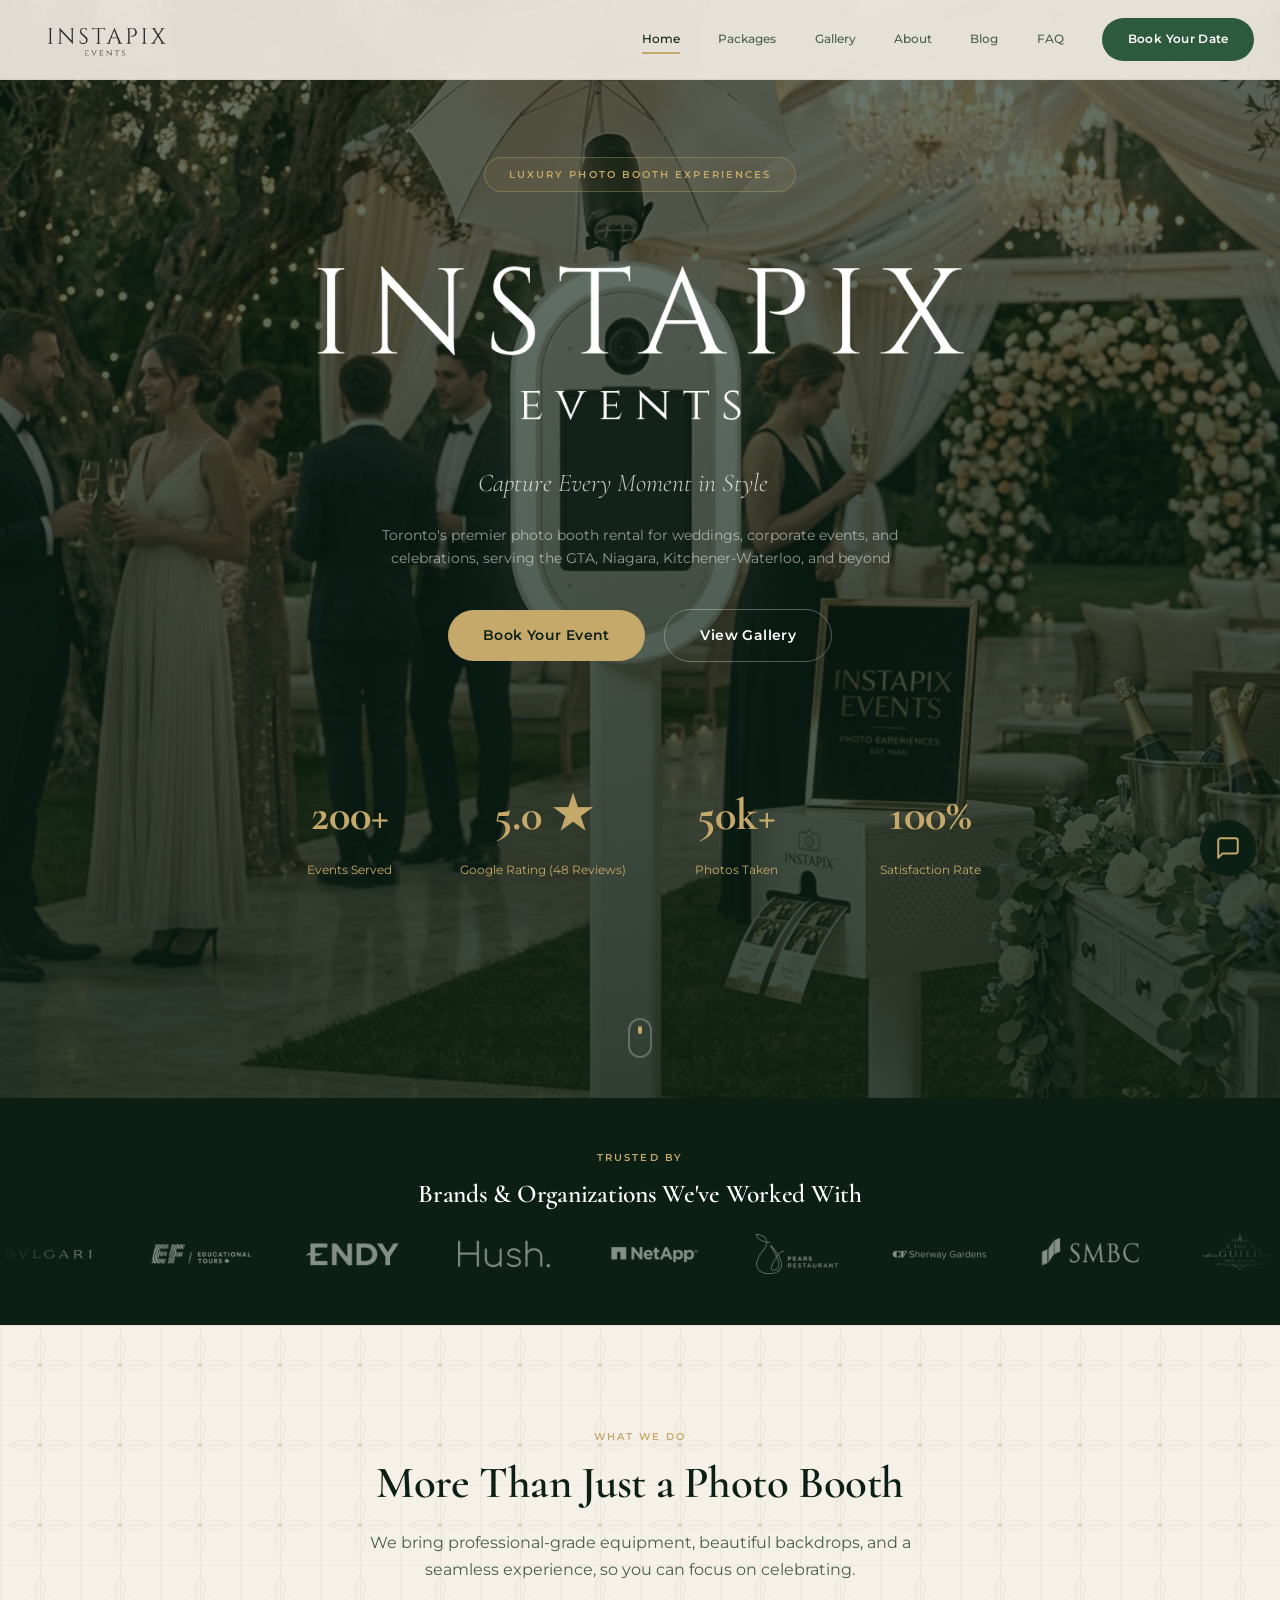
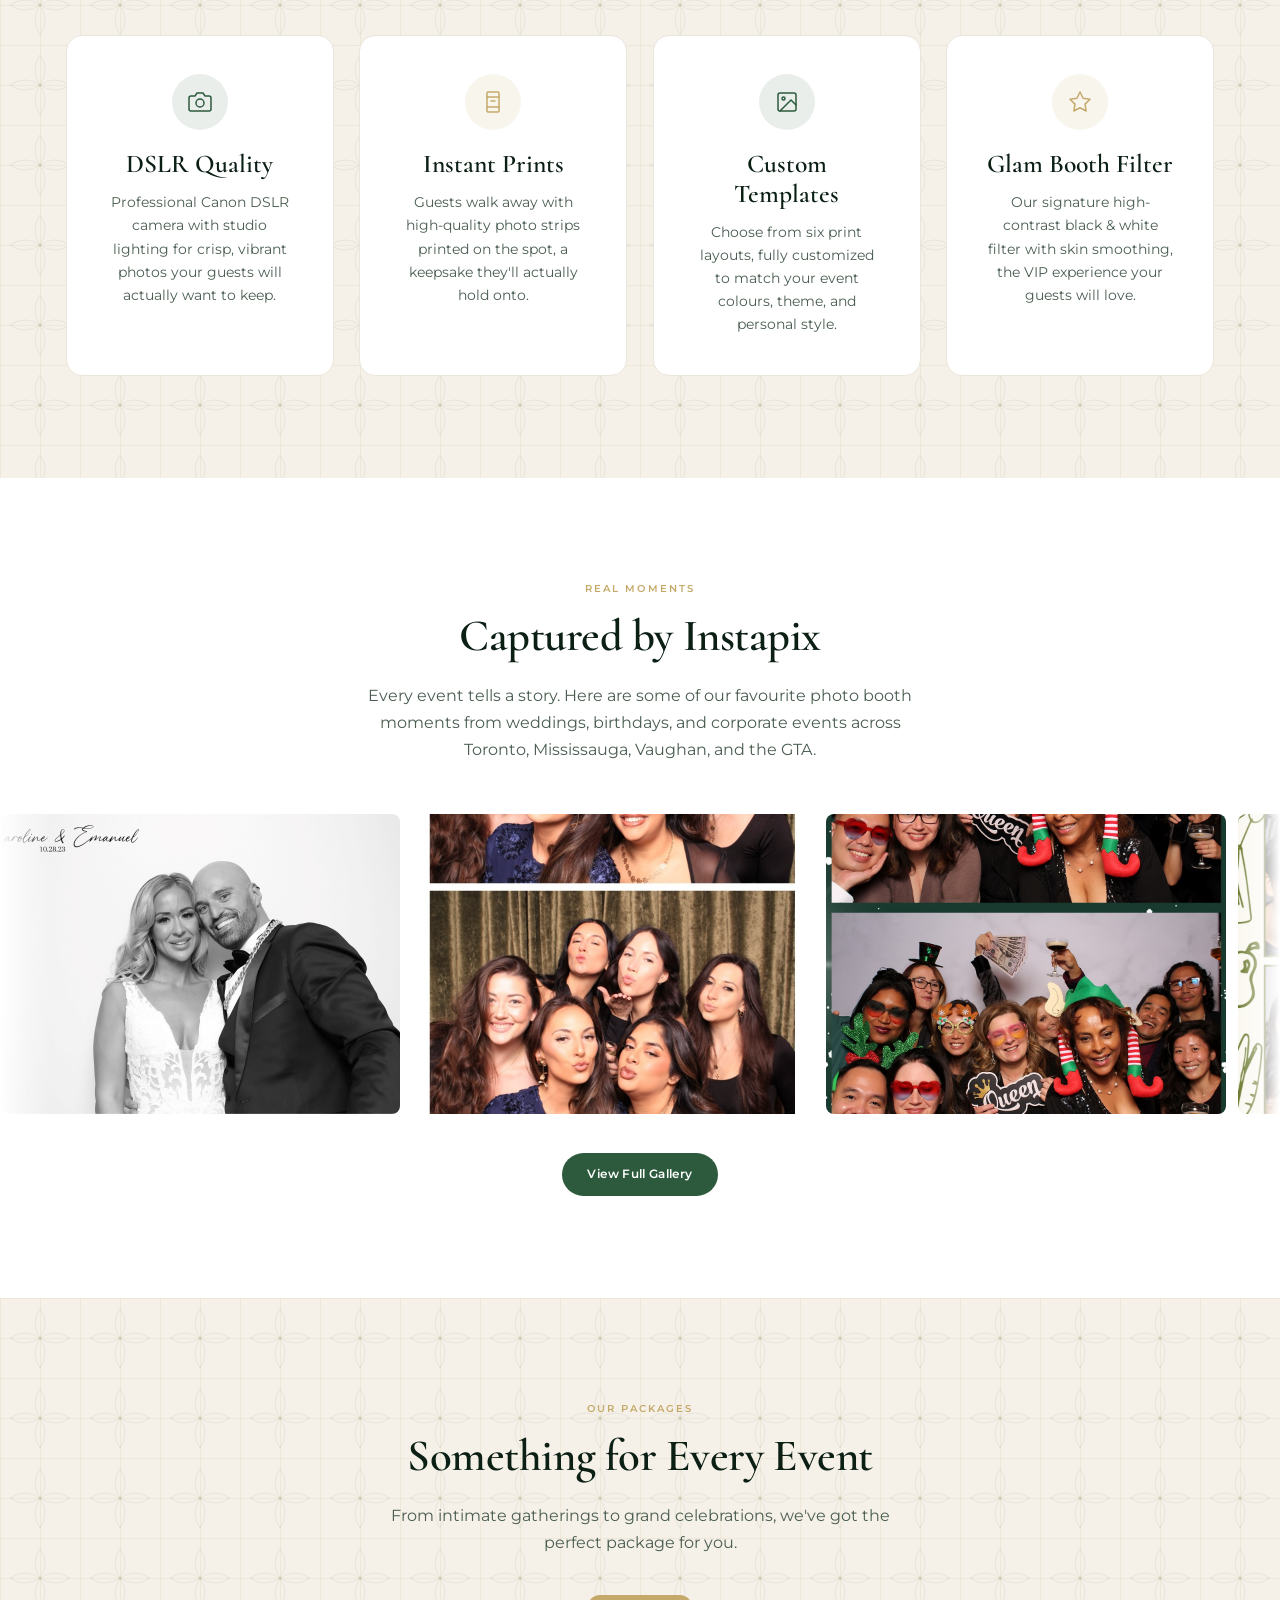
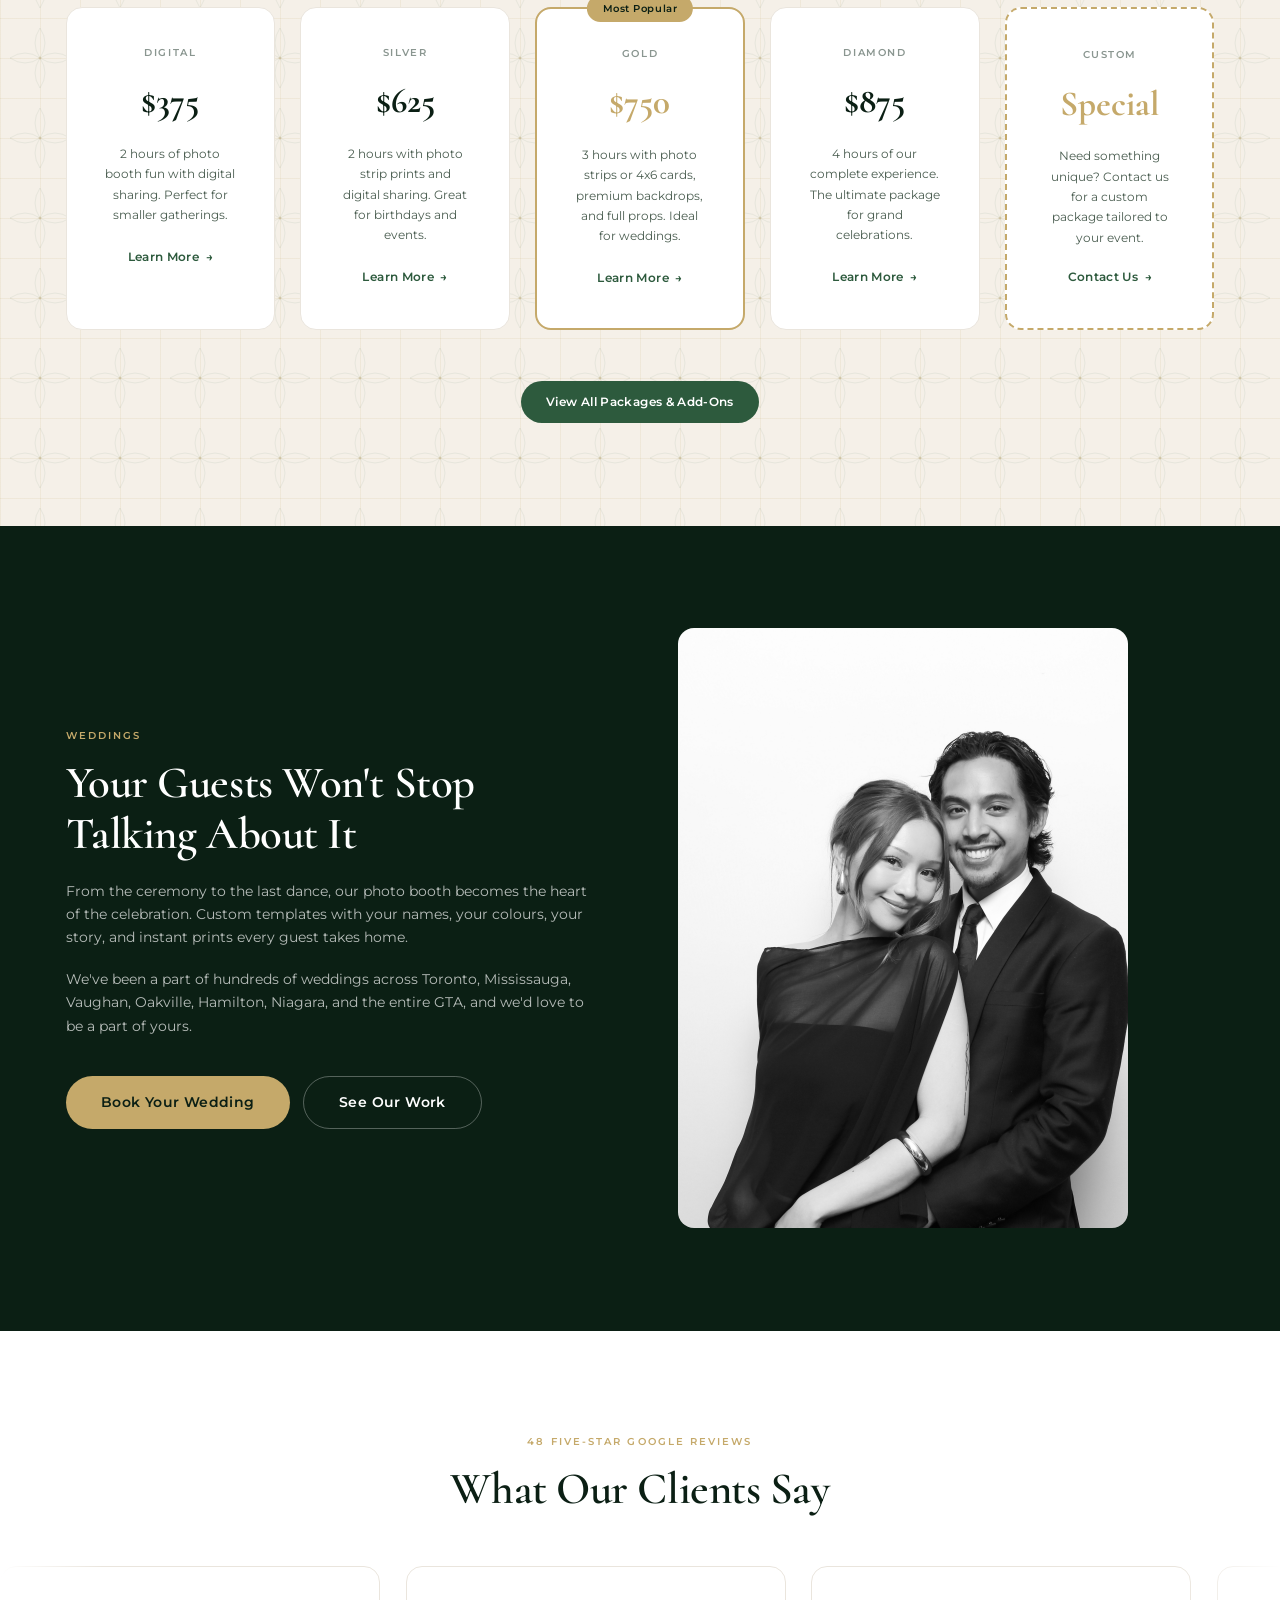
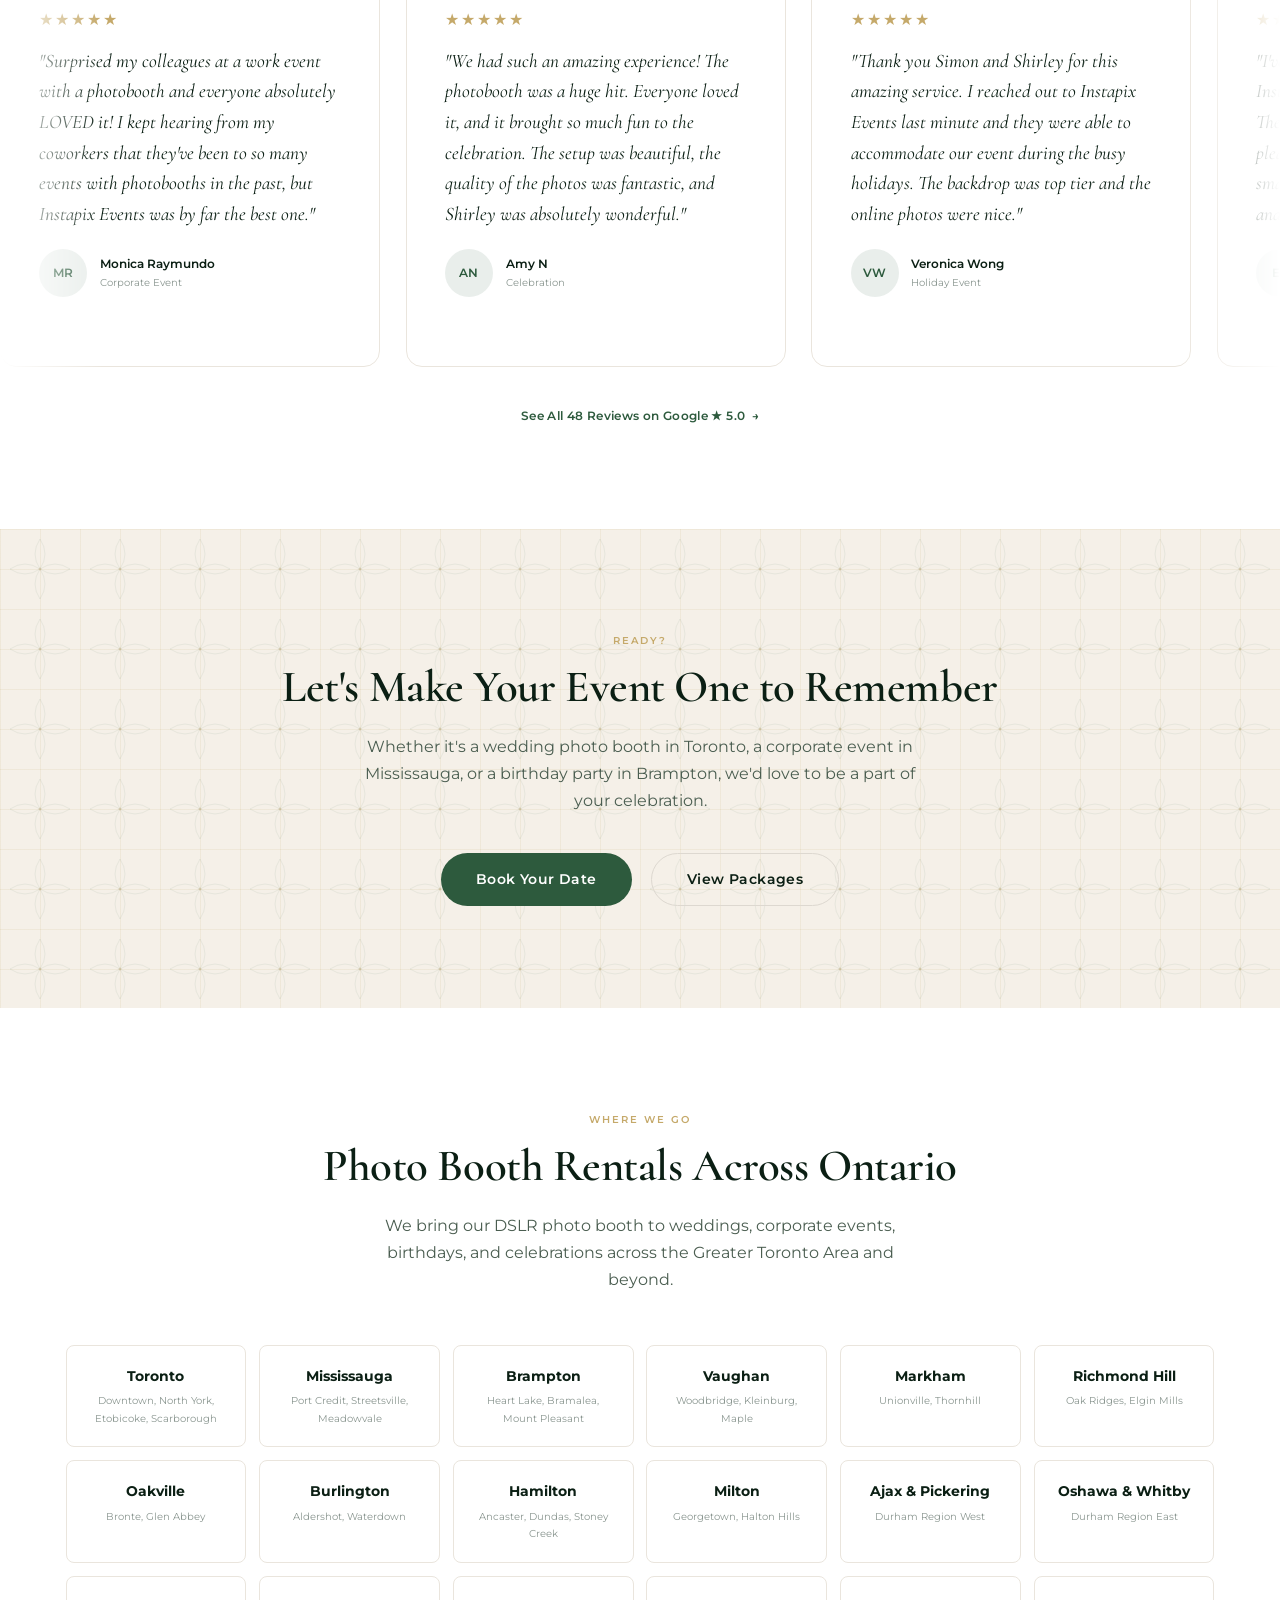
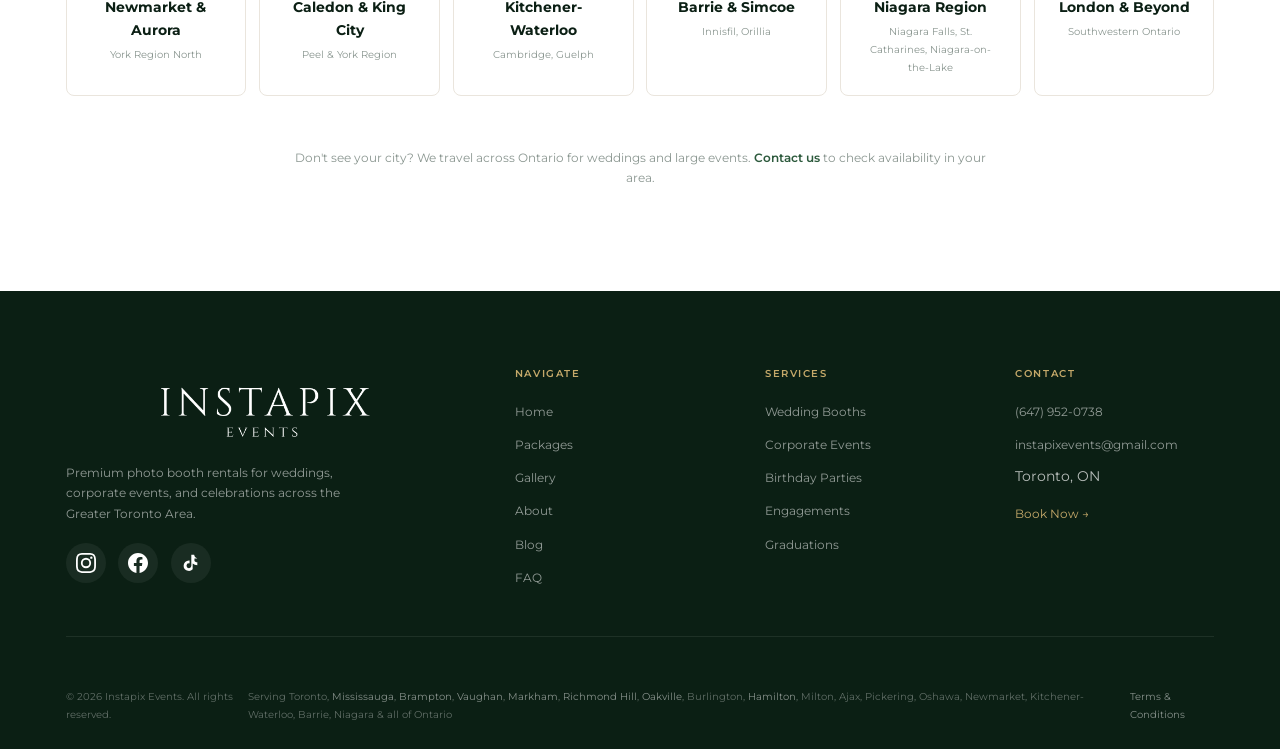
==== commit ac825e1c: "Add trusted brands marquee with 16 client logos Co-Authored-By: Claude Opus 4.6 <noreply@anthropic.c" ====
--- a/index.html
+++ b/index.html
@@ -156,6 +156,34 @@
       .photo-lightbox__next { right: 6px; }
       .photo-lightbox__nav { width: 40px; height: 40px; font-size: 24px; }
     }
+
+    /* Brand marquee */
+    .brand-marquee-wrap {
+      overflow: hidden;
+      -webkit-mask-image: linear-gradient(90deg, transparent, #000 8%, #000 92%, transparent);
+      mask-image: linear-gradient(90deg, transparent, #000 8%, #000 92%, transparent);
+    }
+    .brand-marquee {
+      display: flex;
+      gap: var(--space-3xl);
+      width: max-content;
+      animation: brandScroll 40s linear infinite;
+    }
+    .brand-marquee:hover { animation-play-state: paused; }
+    .brand-marquee img {
+      flex-shrink: 0;
+      height: 40px;
+      width: auto;
+      object-fit: contain;
+      opacity: 0.5;
+      filter: brightness(0) invert(1);
+      transition: opacity 0.3s, filter 0.3s;
+    }
+    .brand-marquee img:hover { opacity: 1; filter: brightness(0) invert(1); }
+    @keyframes brandScroll {
+      0% { transform: translateX(0); }
+      100% { transform: translateX(-50%); }
+    }
   </style>
 </head>
 <body>
@@ -231,6 +259,52 @@
       <div class="hero__scroll-dot"></div>
     </div>
   </section>
+
+  <!-- Trusted Brands Marquee -->
+  <section style="padding:var(--space-3xl) 0; background:var(--forest); overflow:hidden;">
+    <div class="container text-center" style="margin-bottom:var(--space-xl);">
+      <span class="section-label" style="color:var(--gold);">Trusted By</span>
+      <h2 class="section-title" style="color:#fff; font-size:var(--text-2xl);">Brands & Organizations We've Worked With</h2>
+    </div>
+    <div class="brand-marquee-wrap">
+      <div class="brand-marquee">
+        <img src="assets/logos/BVLGARI.png" alt="Bvlgari Roma" loading="lazy">
+        <img src="assets/logos/EFTours.png" alt="EF Tours" loading="lazy">
+        <img src="assets/logos/ENDY.png" alt="Endy" loading="lazy">
+        <img src="assets/logos/Hush.png" alt="Hush" loading="lazy">
+        <img src="assets/logos/Netapp.png" alt="NetApp" loading="lazy">
+        <img src="assets/logos/Pears.png" alt="Pears Restaurant" loading="lazy">
+        <img src="assets/logos/SherwayGardens.png" alt="Sherway Gardens" loading="lazy">
+        <img src="assets/logos/SMBC.png" alt="SMBC" loading="lazy">
+        <img src="assets/logos/Theguildinn.png" alt="The Guild Inn" loading="lazy">
+        <img src="assets/logos/WedwithTina.png" alt="Wed with Tina" loading="lazy">
+        <img src="assets/logos/browista.png" alt="Browista Championship" loading="lazy">
+        <img src="assets/logos/buddhabomb.png" alt="Buudabomb Cafe" loading="lazy">
+        <img src="assets/logos/dreamworks.png" alt="DreamWorks" loading="lazy">
+        <img src="assets/logos/Patron.png" alt="Patron" loading="lazy">
+        <img src="assets/logos/peninsula.png" alt="Peninsula Canada" loading="lazy">
+        <img src="assets/logos/tenspot.png" alt="The Ten Spot" loading="lazy">
+        <!-- duplicate set for seamless loop -->
+        <img src="assets/logos/BVLGARI.png" alt="" aria-hidden="true" loading="lazy">
+        <img src="assets/logos/EFTours.png" alt="" aria-hidden="true" loading="lazy">
+        <img src="assets/logos/ENDY.png" alt="" aria-hidden="true" loading="lazy">
+        <img src="assets/logos/Hush.png" alt="" aria-hidden="true" loading="lazy">
+        <img src="assets/logos/Netapp.png" alt="" aria-hidden="true" loading="lazy">
+        <img src="assets/logos/Pears.png" alt="" aria-hidden="true" loading="lazy">
+        <img src="assets/logos/SherwayGardens.png" alt="" aria-hidden="true" loading="lazy">
+        <img src="assets/logos/SMBC.png" alt="" aria-hidden="true" loading="lazy">
+        <img src="assets/logos/Theguildinn.png" alt="" aria-hidden="true" loading="lazy">
+        <img src="assets/logos/WedwithTina.png" alt="" aria-hidden="true" loading="lazy">
+        <img src="assets/logos/browista.png" alt="" aria-hidden="true" loading="lazy">
+        <img src="assets/logos/buddhabomb.png" alt="" aria-hidden="true" loading="lazy">
+        <img src="assets/logos/dreamworks.png" alt="" aria-hidden="true" loading="lazy">
+        <img src="assets/logos/Patron.png" alt="" aria-hidden="true" loading="lazy">
+        <img src="assets/logos/peninsula.png" alt="" aria-hidden="true" loading="lazy">
+        <img src="assets/logos/tenspot.png" alt="" aria-hidden="true" loading="lazy">
+      </div>
+    </div>
+  </section>
+
   <!-- What We Offer -->
   <section class="section--cream">
     <div class="container text-center">
--- a/shared/brand.css
+++ b/shared/brand.css
@@ -454,6 +454,7 @@
 }
 
 @media (max-width: 768px) {
+  .nav { --nav-height: 64px; }
   .nav__toggle { display: block; }
 
   /* When menu is open, expand nav to full screen */
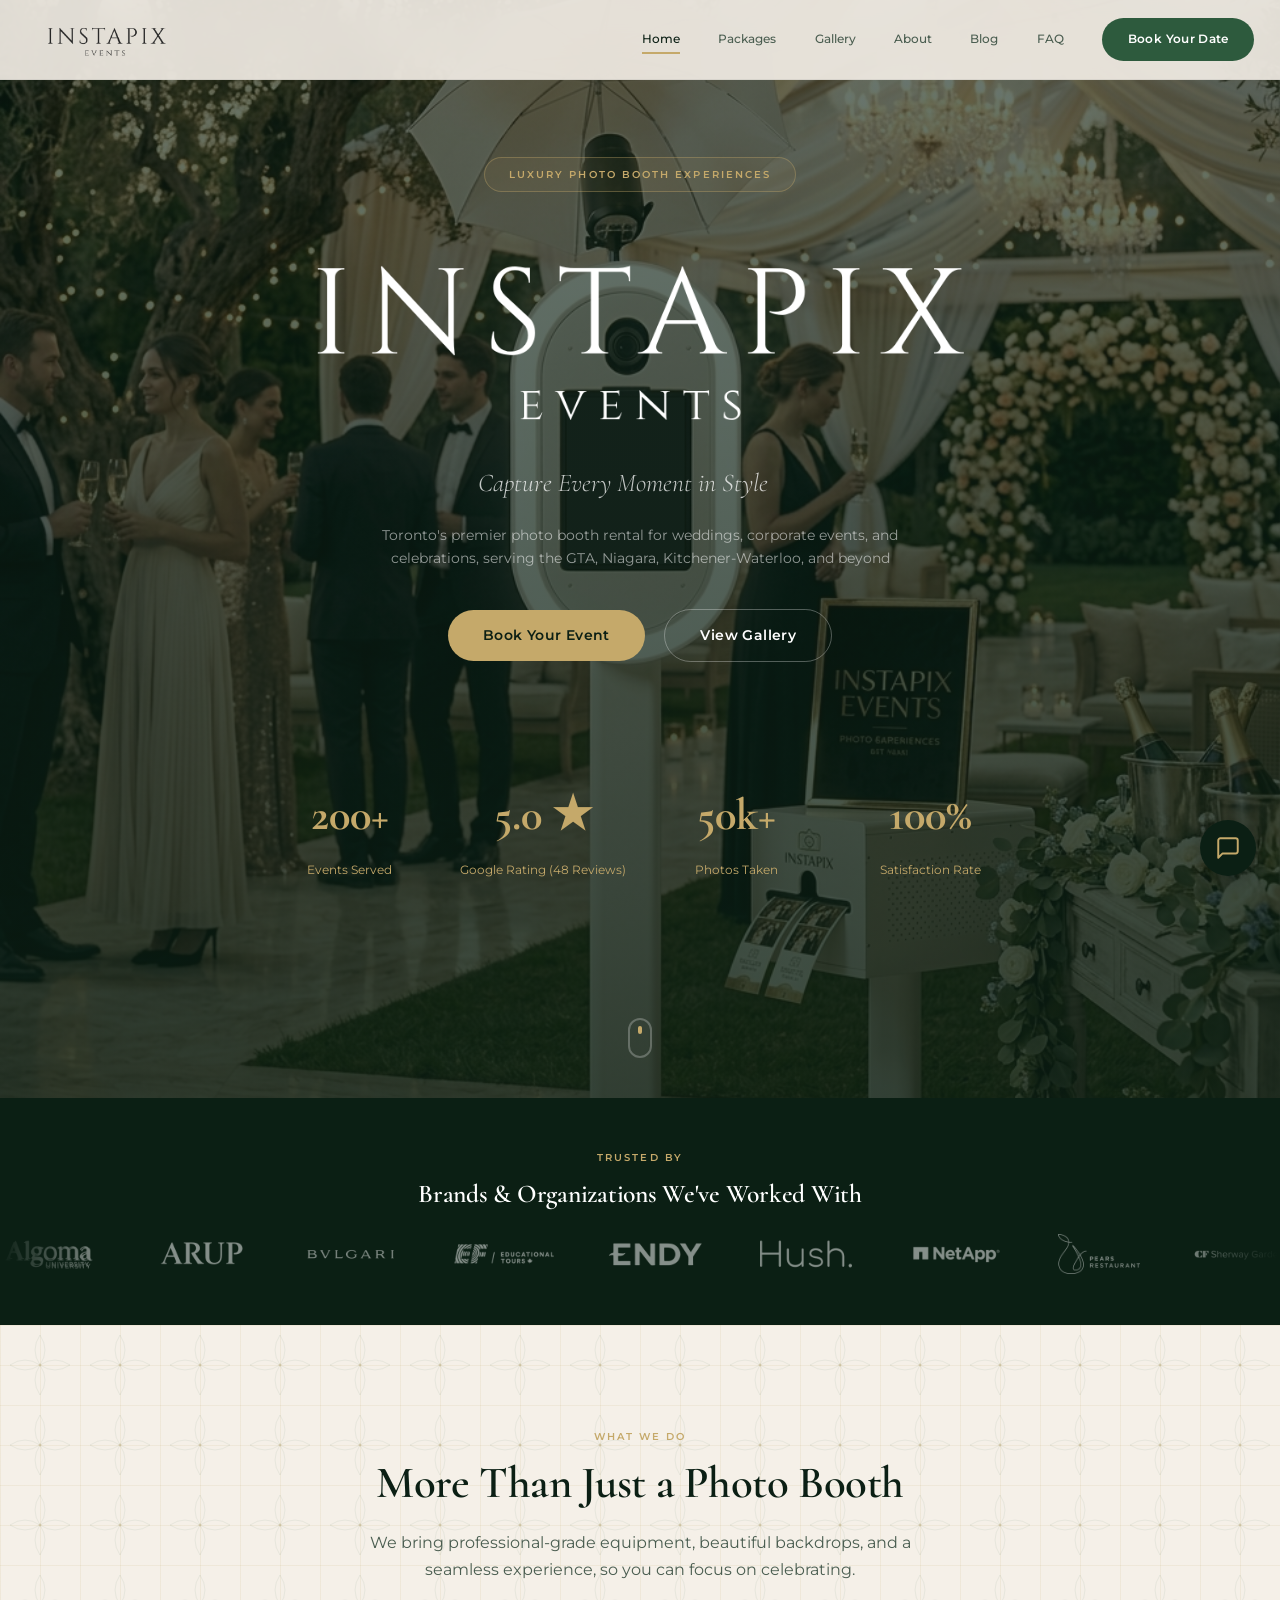
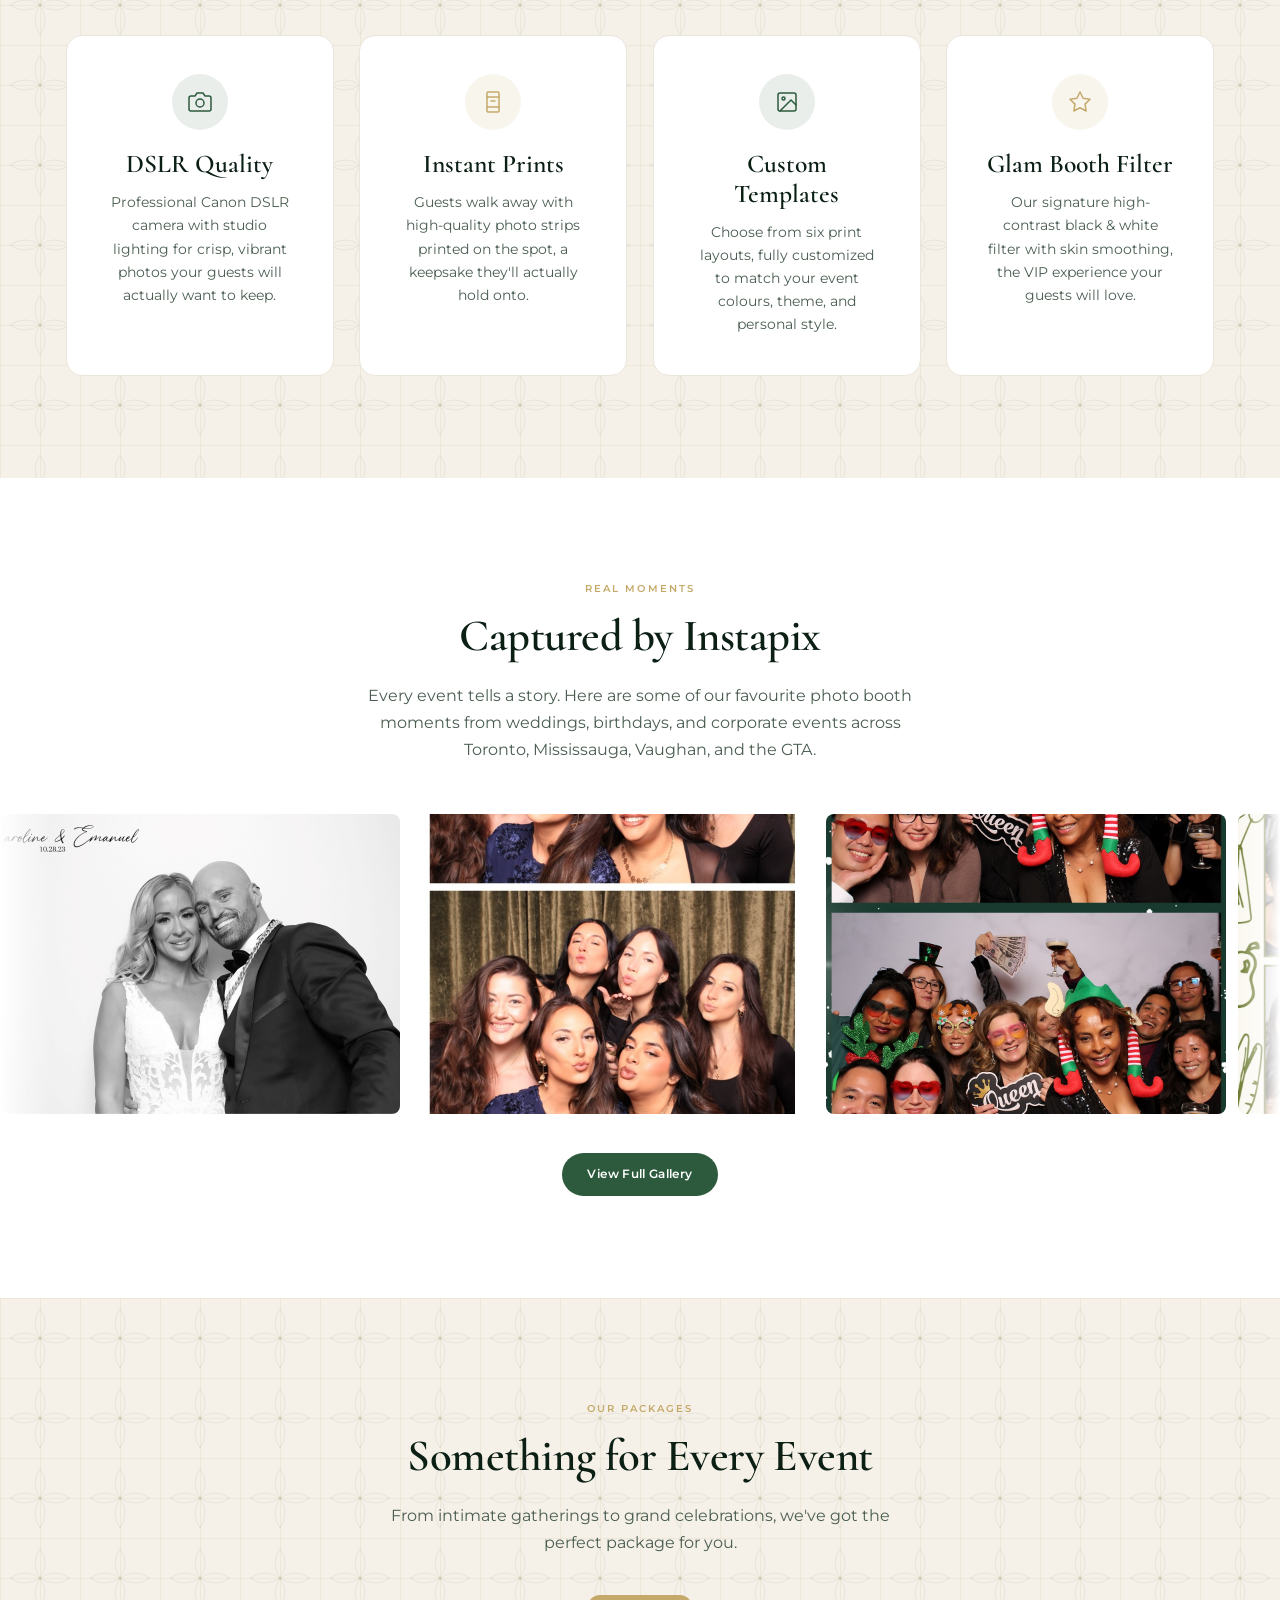
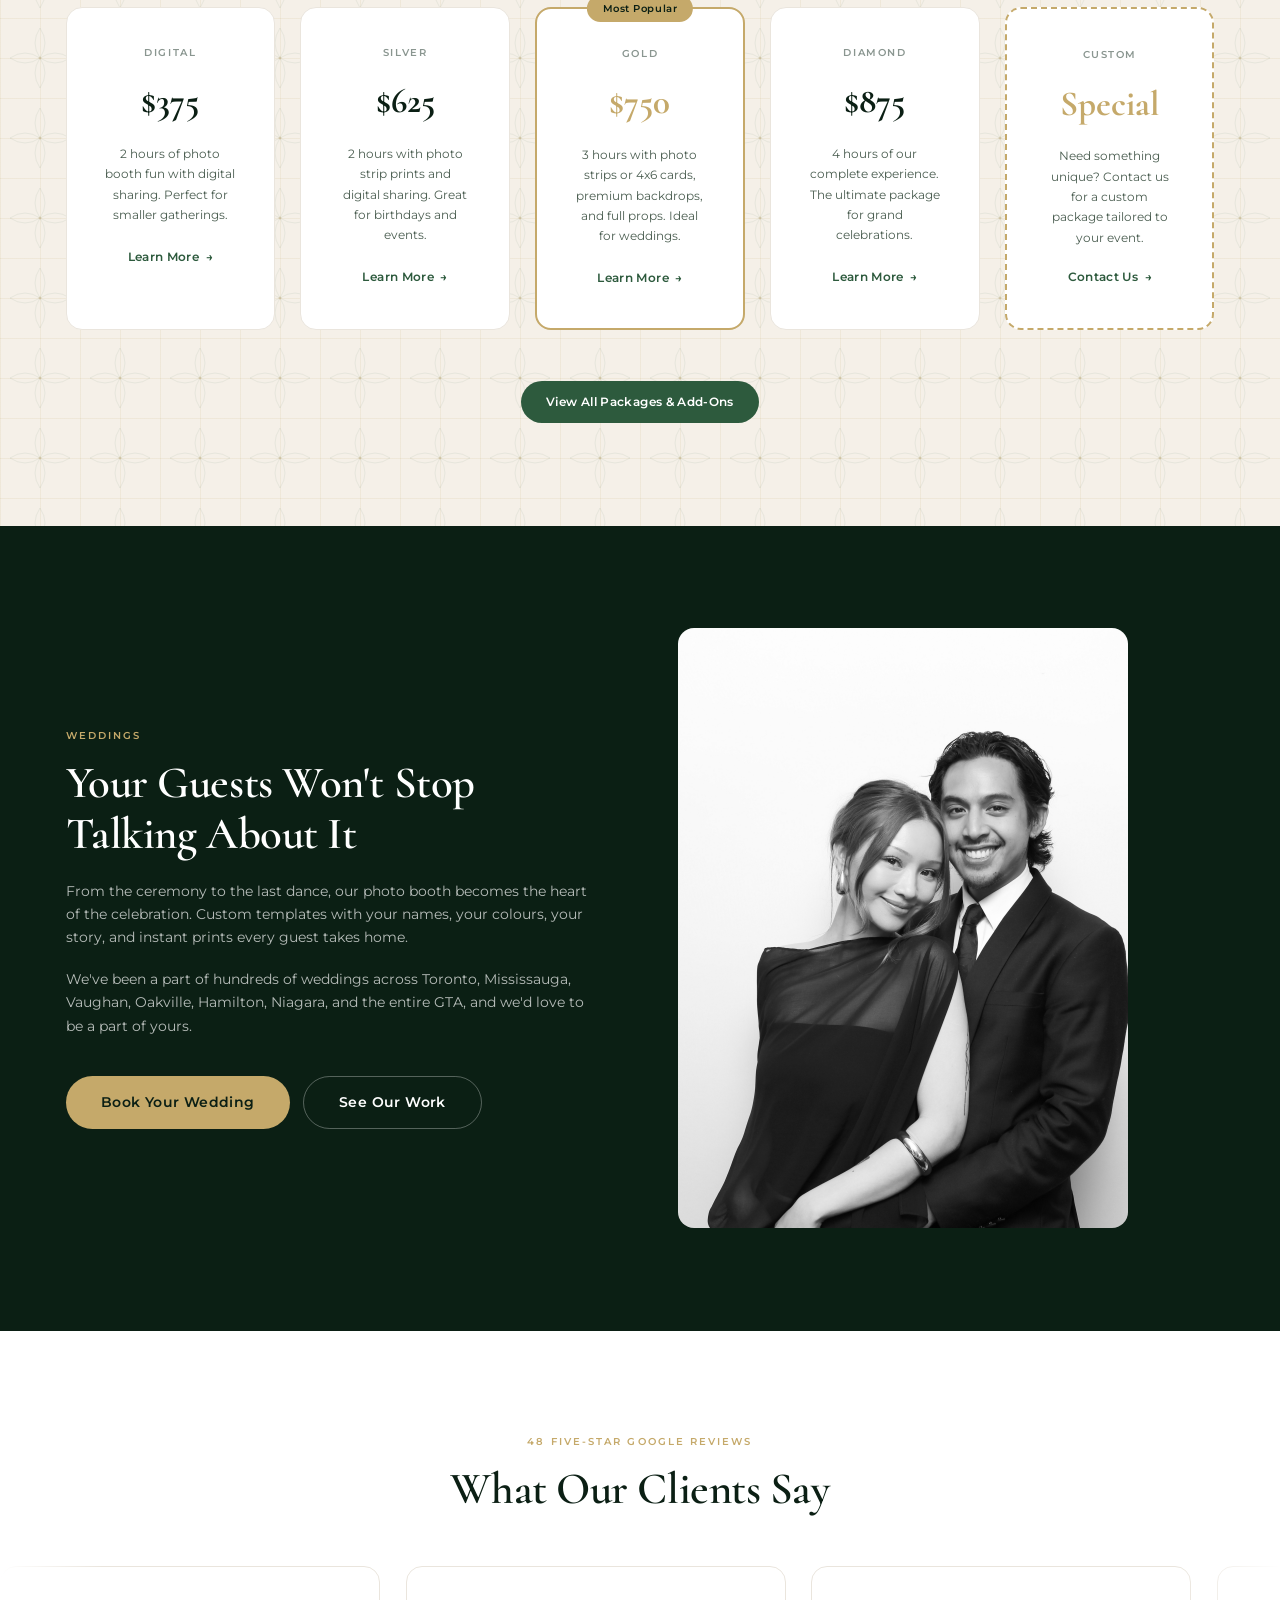
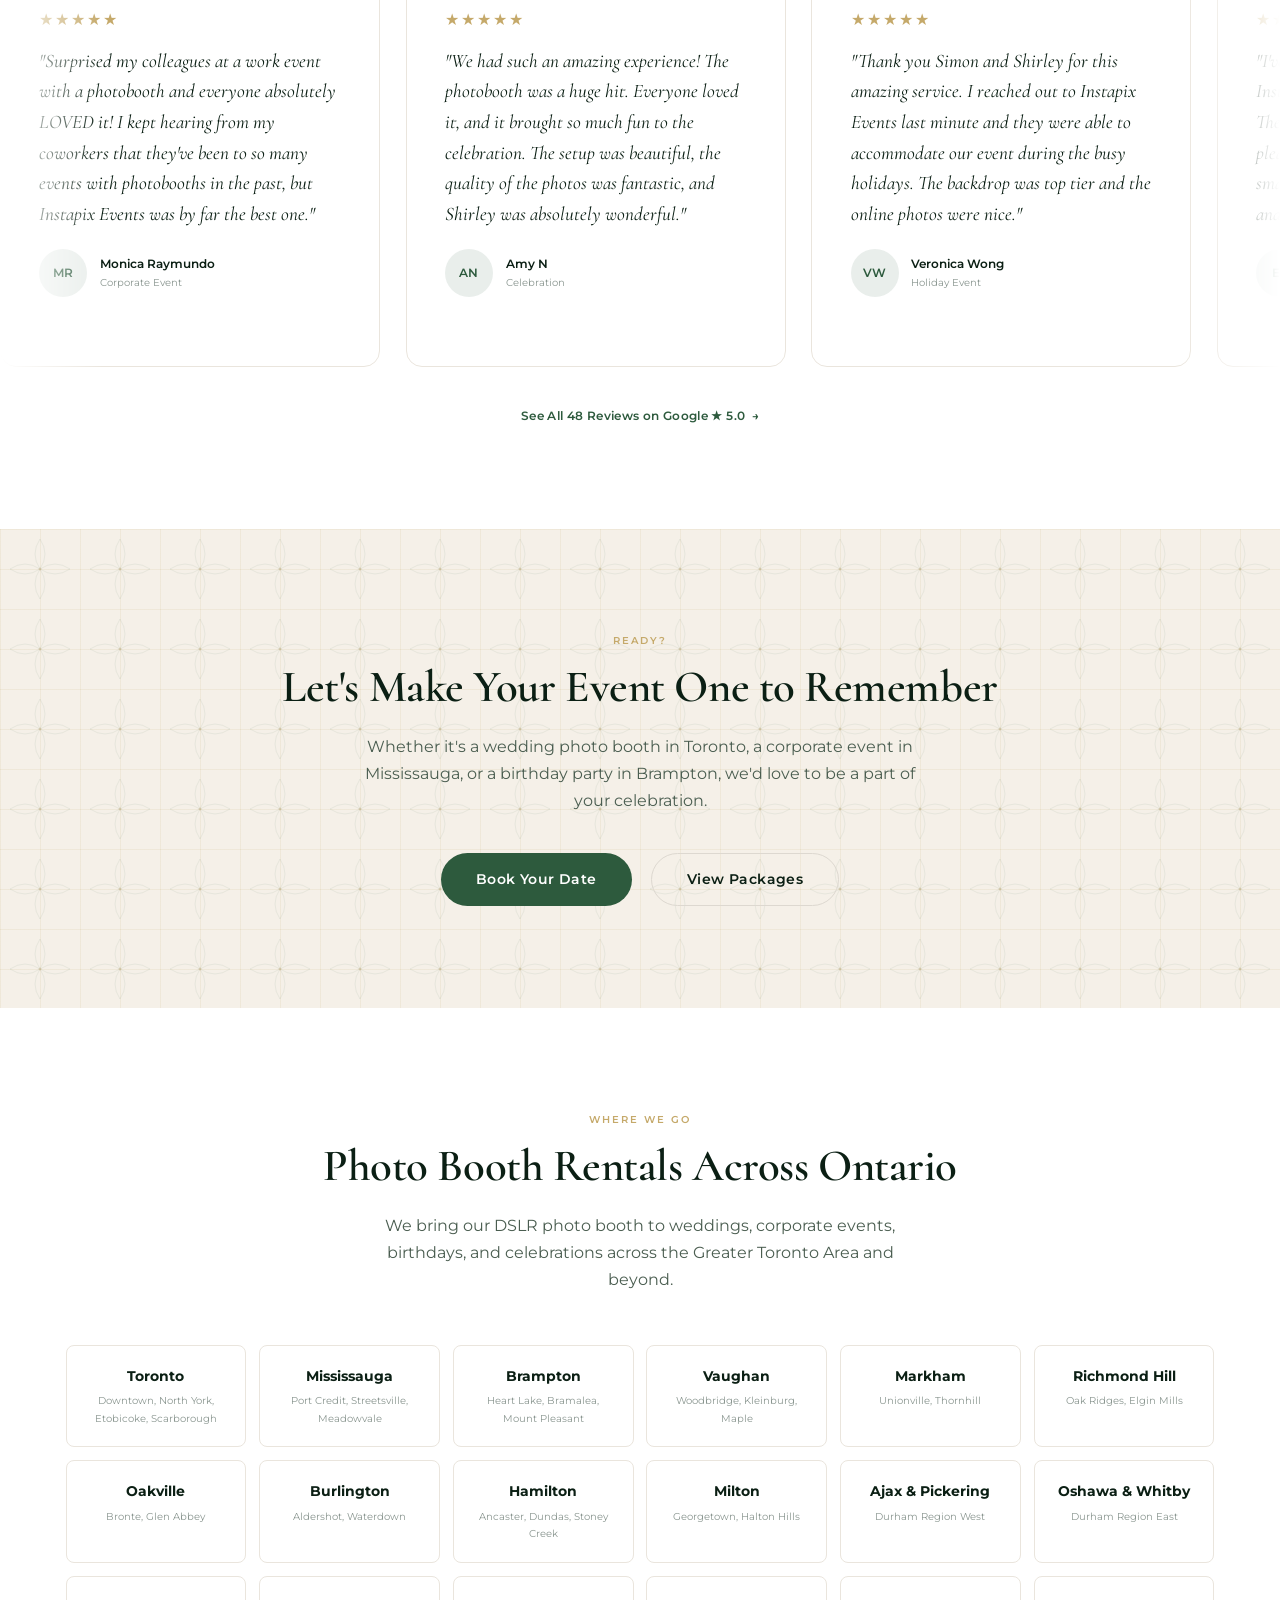
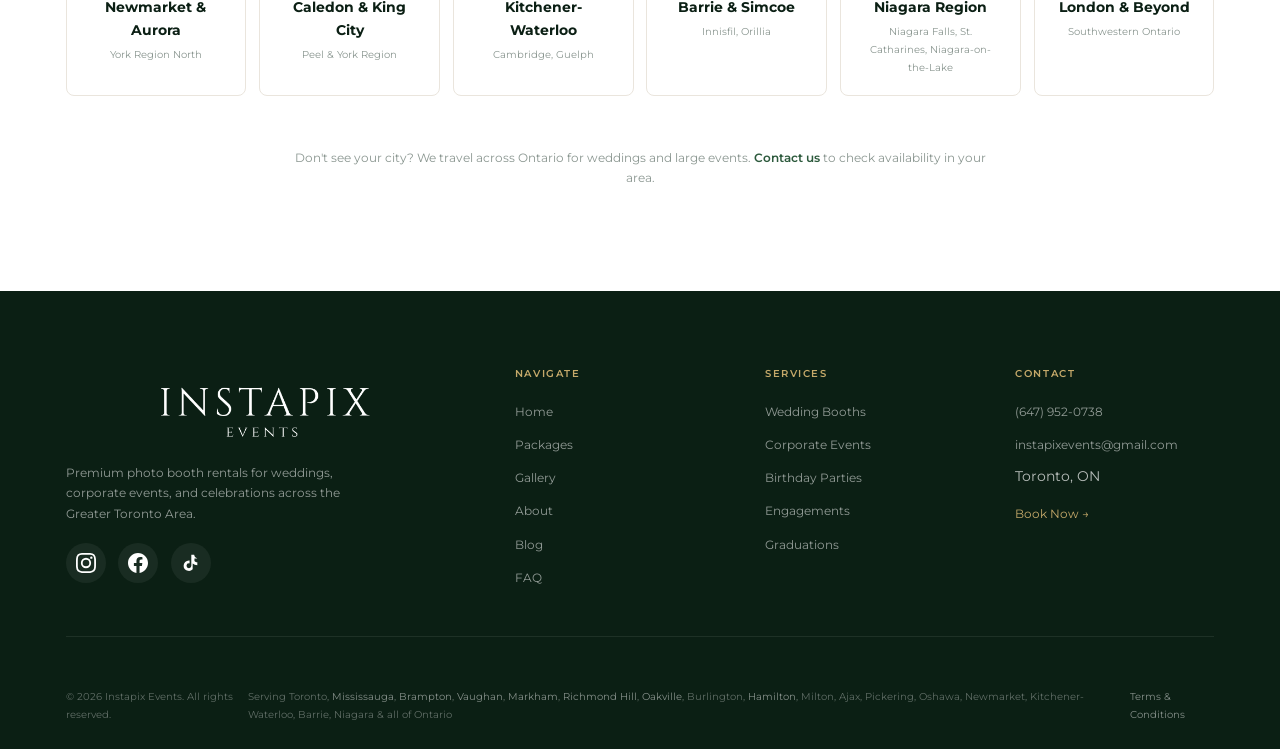
==== commit ffebc38b: "Add Algoma, Arup, and The Docks Driving Range logos to marquee Co-Authored-By: Claude Opus 4.6 <nore" ====
--- a/index.html
+++ b/index.html
@@ -268,6 +268,8 @@
     </div>
     <div class="brand-marquee-wrap">
       <div class="brand-marquee">
+        <img src="assets/logos/Algoma.png" alt="Algoma University" loading="lazy">
+        <img src="assets/logos/Arup.png" alt="Arup" loading="lazy">
         <img src="assets/logos/BVLGARI.png" alt="Bvlgari Roma" loading="lazy">
         <img src="assets/logos/EFTours.png" alt="EF Tours" loading="lazy">
         <img src="assets/logos/ENDY.png" alt="Endy" loading="lazy">
@@ -276,6 +278,7 @@
         <img src="assets/logos/Pears.png" alt="Pears Restaurant" loading="lazy">
         <img src="assets/logos/SherwayGardens.png" alt="Sherway Gardens" loading="lazy">
         <img src="assets/logos/SMBC.png" alt="SMBC" loading="lazy">
+        <img src="assets/logos/Thedocksdriving.png" alt="The Docks Driving Range" loading="lazy">
         <img src="assets/logos/Theguildinn.png" alt="The Guild Inn" loading="lazy">
         <img src="assets/logos/WedwithTina.png" alt="Wed with Tina" loading="lazy">
         <img src="assets/logos/browista.png" alt="Browista Championship" loading="lazy">
@@ -285,6 +288,8 @@
         <img src="assets/logos/peninsula.png" alt="Peninsula Canada" loading="lazy">
         <img src="assets/logos/tenspot.png" alt="The Ten Spot" loading="lazy">
         <!-- duplicate set for seamless loop -->
+        <img src="assets/logos/Algoma.png" alt="" aria-hidden="true" loading="lazy">
+        <img src="assets/logos/Arup.png" alt="" aria-hidden="true" loading="lazy">
         <img src="assets/logos/BVLGARI.png" alt="" aria-hidden="true" loading="lazy">
         <img src="assets/logos/EFTours.png" alt="" aria-hidden="true" loading="lazy">
         <img src="assets/logos/ENDY.png" alt="" aria-hidden="true" loading="lazy">
@@ -293,6 +298,7 @@
         <img src="assets/logos/Pears.png" alt="" aria-hidden="true" loading="lazy">
         <img src="assets/logos/SherwayGardens.png" alt="" aria-hidden="true" loading="lazy">
         <img src="assets/logos/SMBC.png" alt="" aria-hidden="true" loading="lazy">
+        <img src="assets/logos/Thedocksdriving.png" alt="" aria-hidden="true" loading="lazy">
         <img src="assets/logos/Theguildinn.png" alt="" aria-hidden="true" loading="lazy">
         <img src="assets/logos/WedwithTina.png" alt="" aria-hidden="true" loading="lazy">
         <img src="assets/logos/browista.png" alt="" aria-hidden="true" loading="lazy">
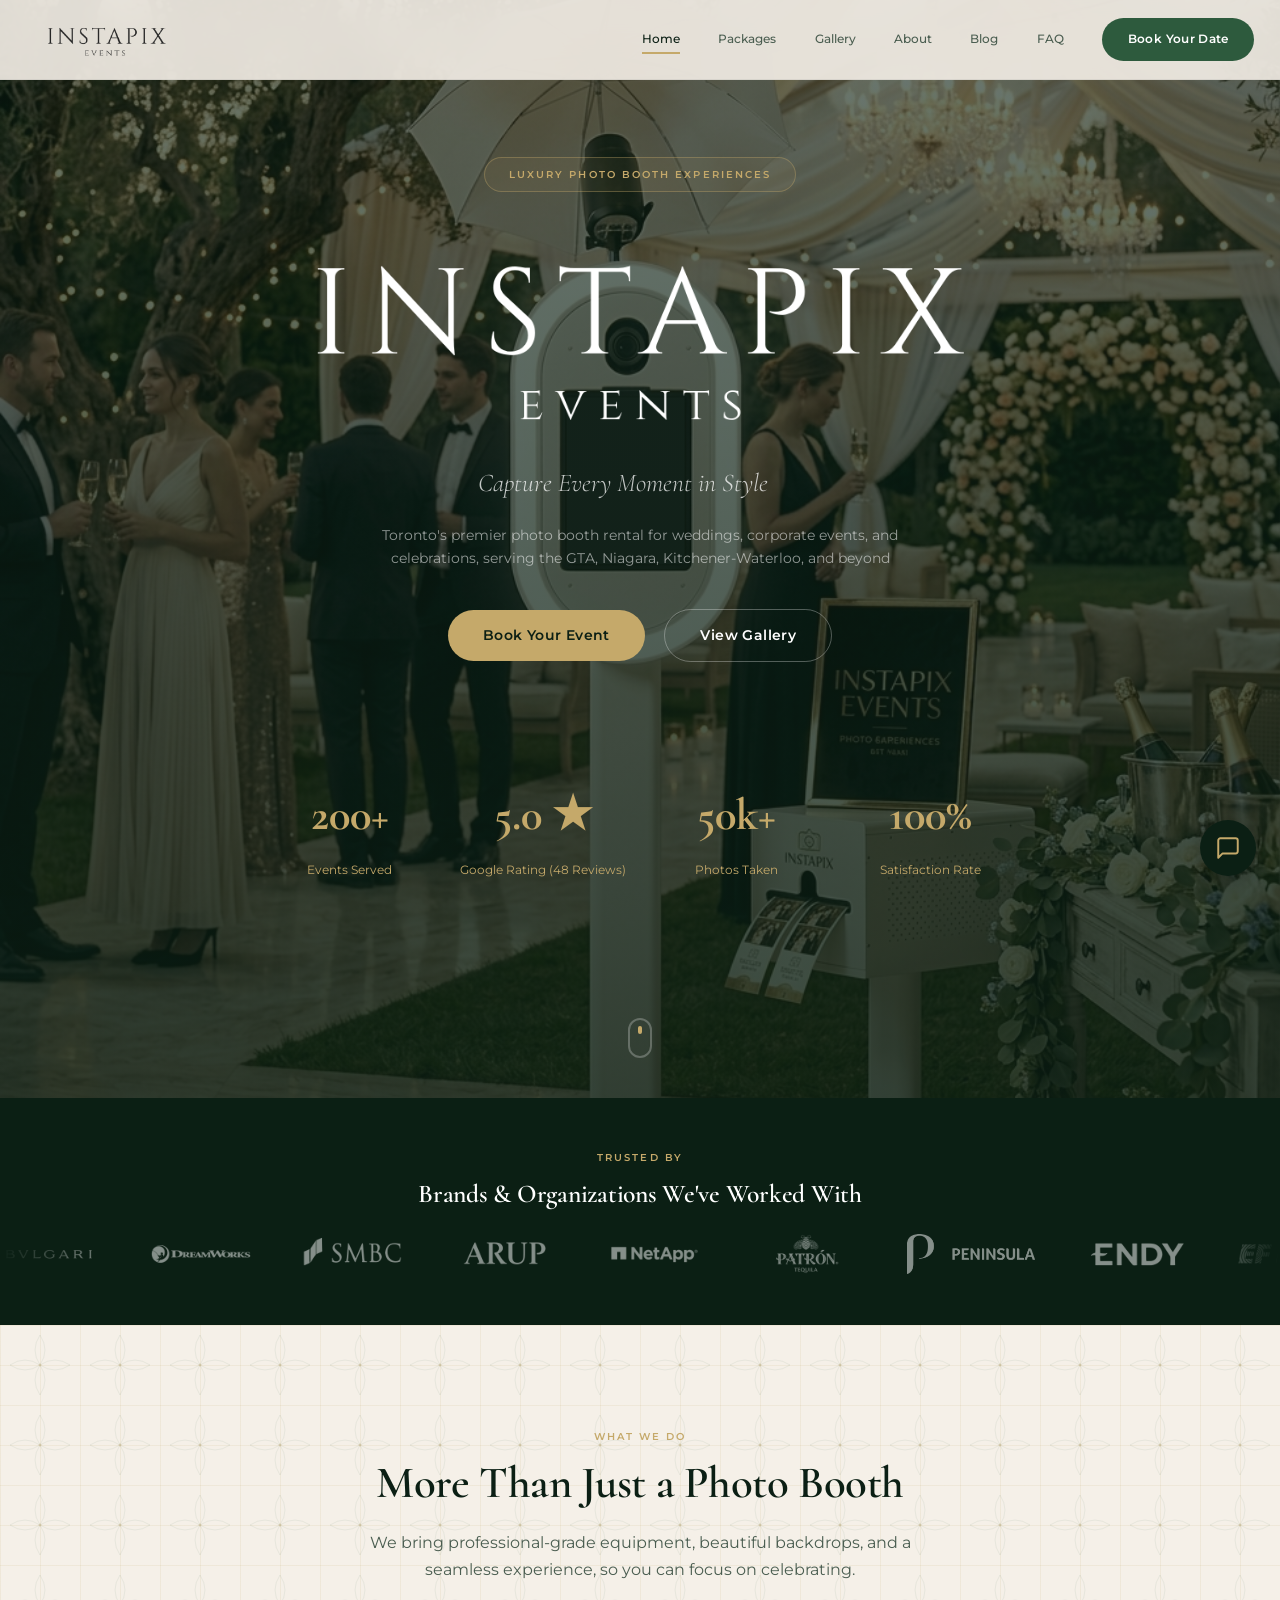
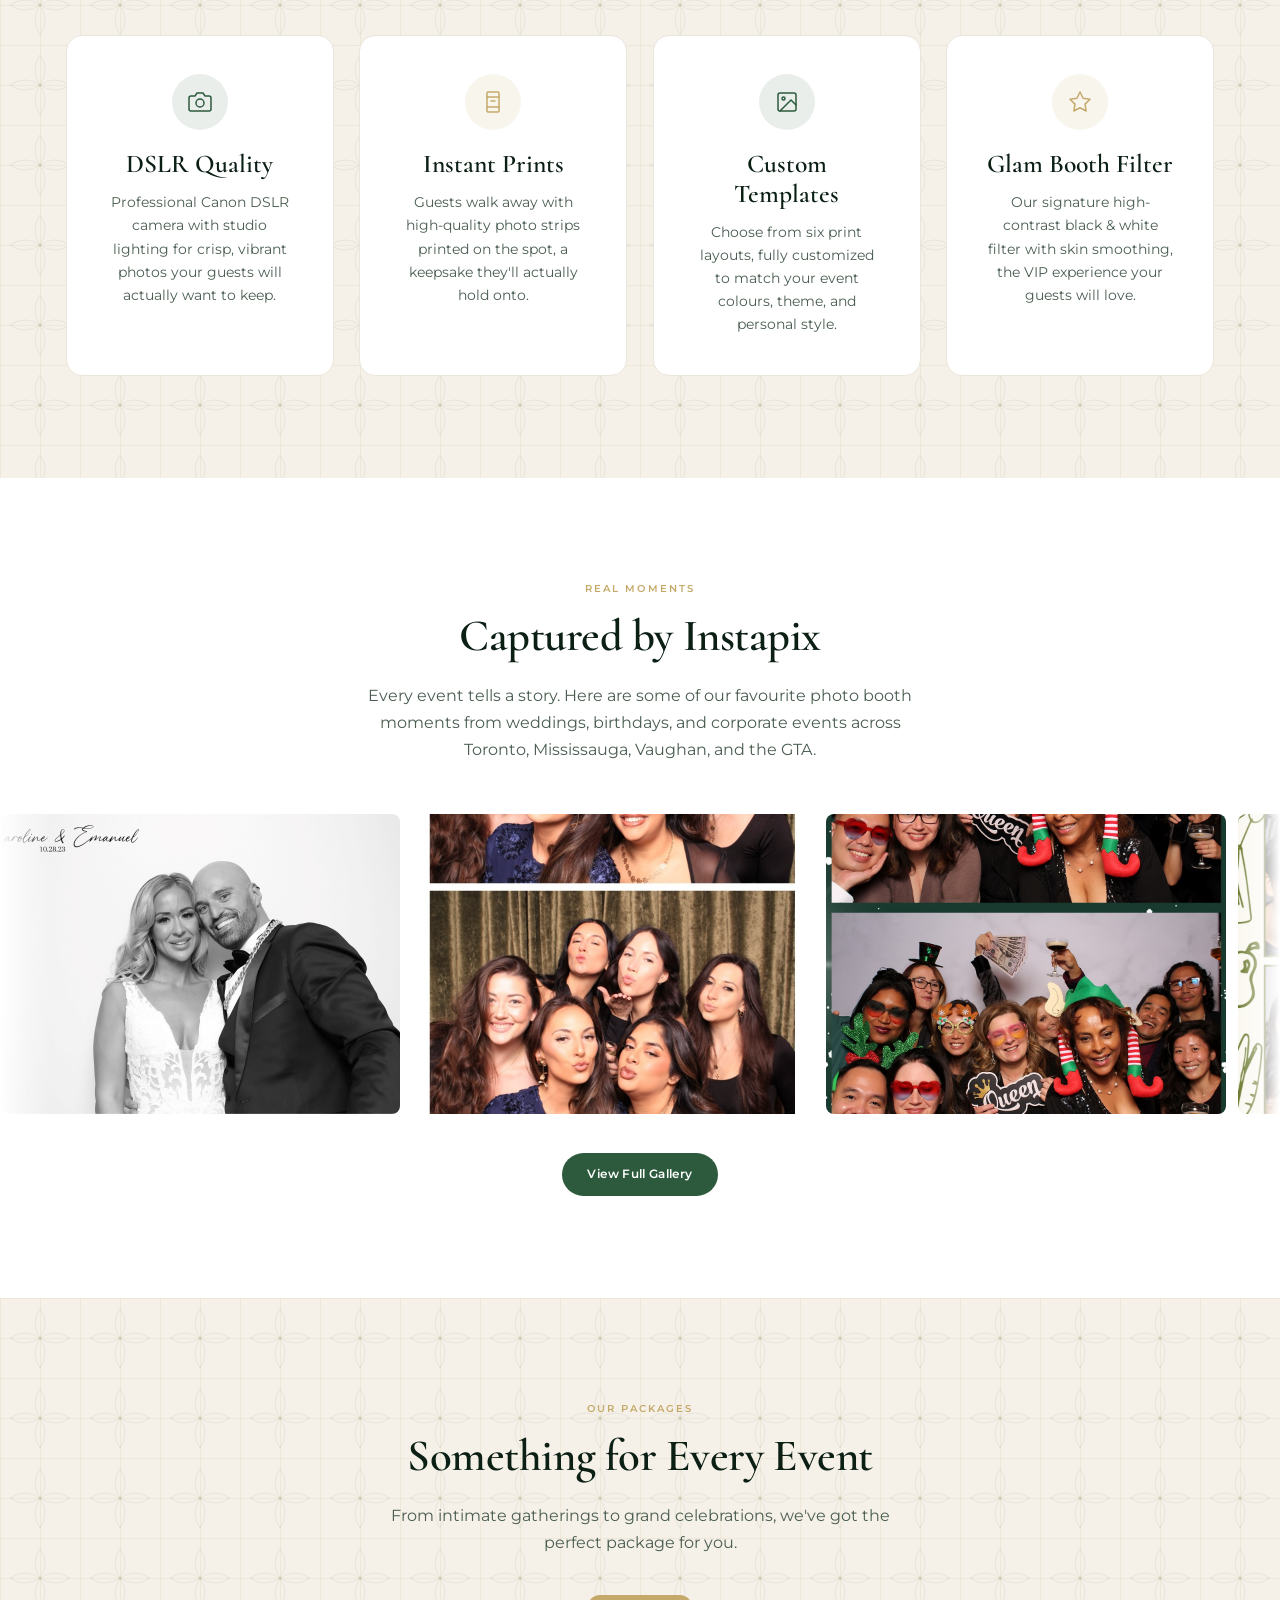
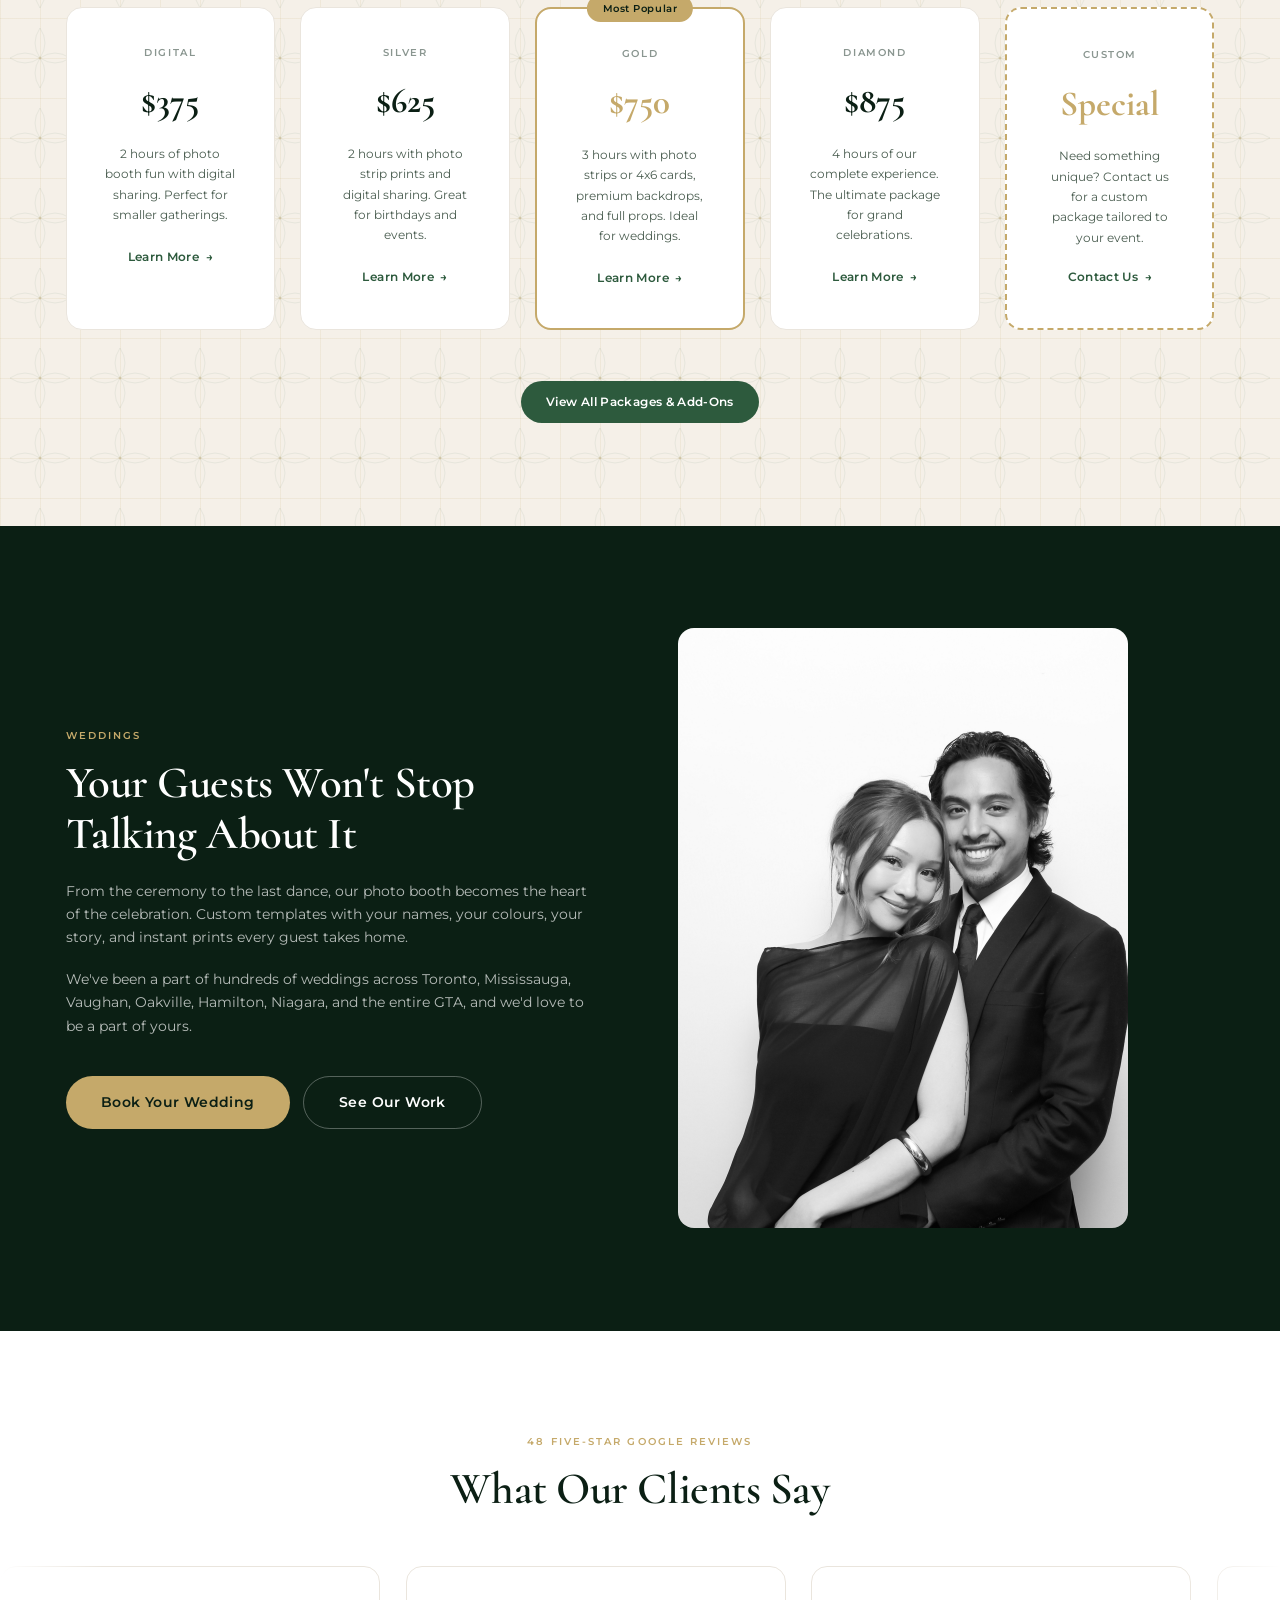
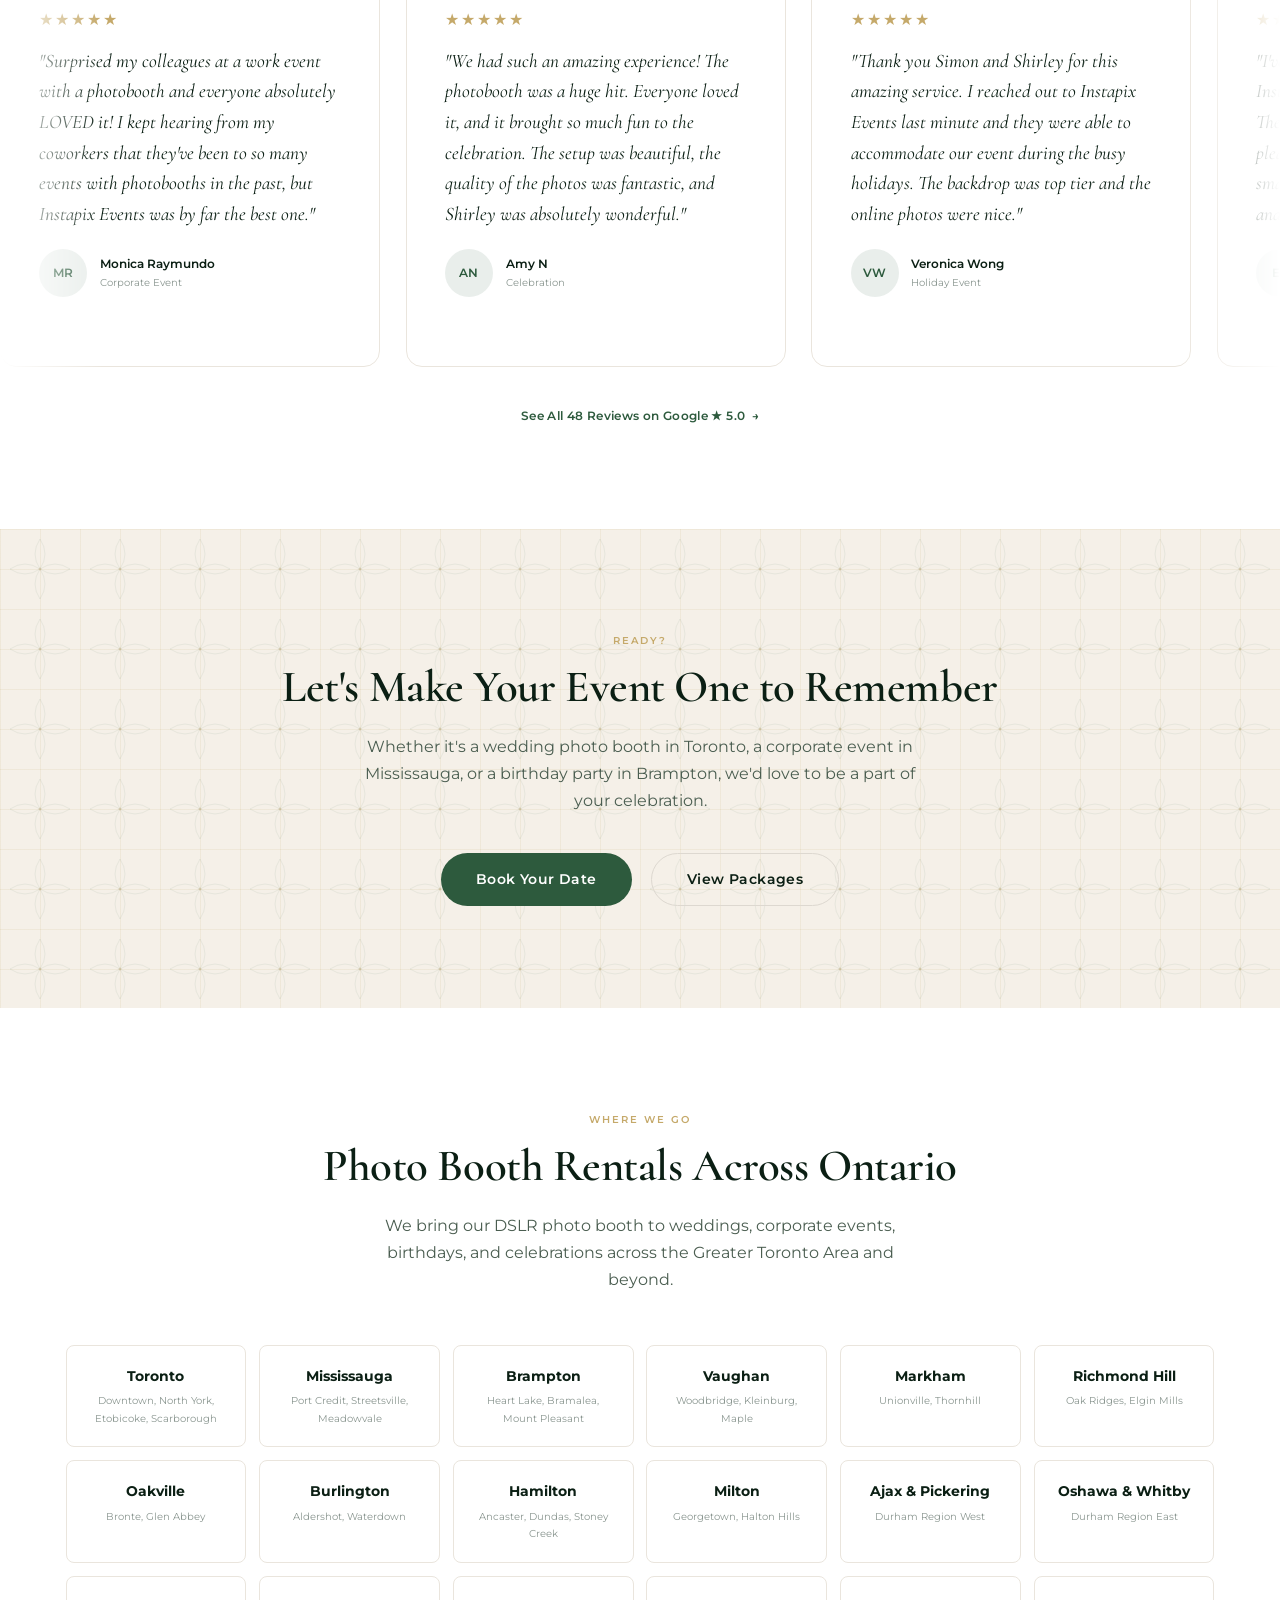
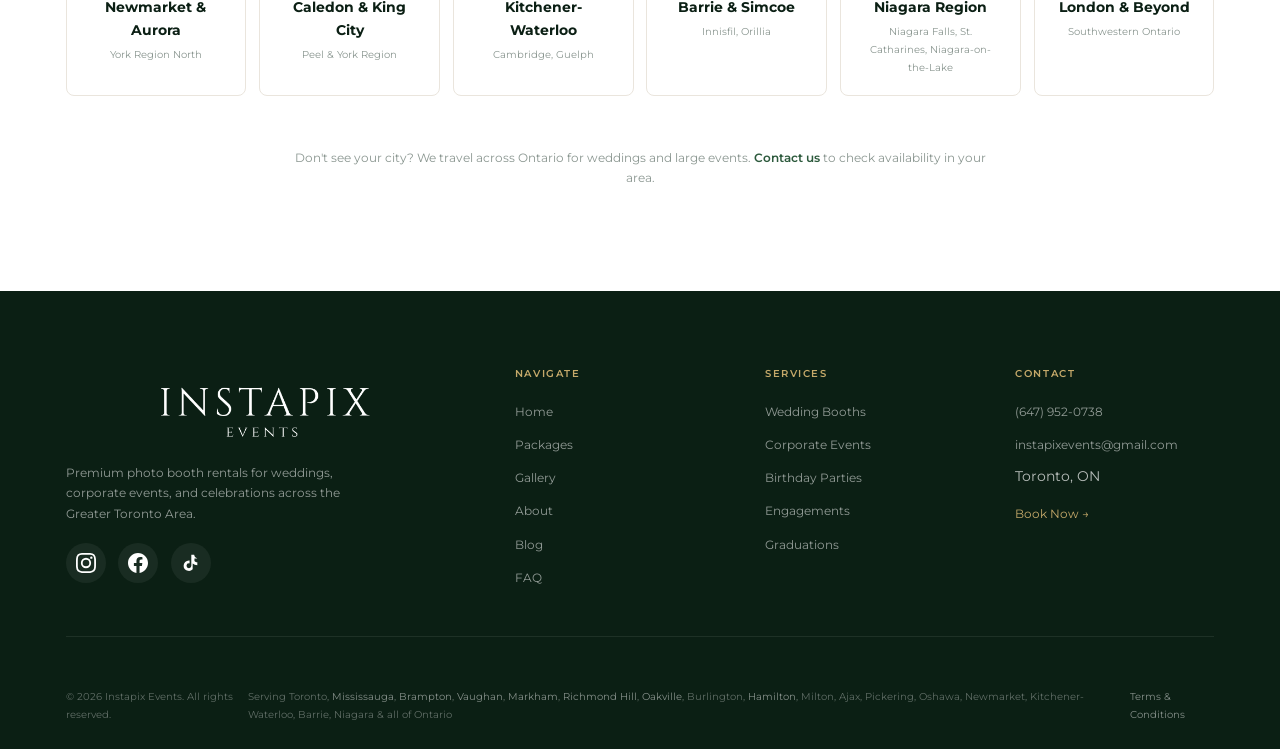
==== commit 7c5b227b: "Reorder brand logos by prestige — luxury/global first Co-Authored-By: Claude Opus 4.6 <noreply@anthr" ====
--- a/index.html
+++ b/index.html
@@ -268,45 +268,45 @@
     </div>
     <div class="brand-marquee-wrap">
       <div class="brand-marquee">
+        <img src="assets/logos/BVLGARI.png" alt="Bvlgari Roma" loading="lazy">
+        <img src="assets/logos/dreamworks.png" alt="DreamWorks" loading="lazy">
+        <img src="assets/logos/SMBC.png" alt="SMBC" loading="lazy">
+        <img src="assets/logos/Arup.png" alt="Arup" loading="lazy">
+        <img src="assets/logos/Netapp.png" alt="NetApp" loading="lazy">
+        <img src="assets/logos/Patron.png" alt="Patron" loading="lazy">
+        <img src="assets/logos/peninsula.png" alt="Peninsula Canada" loading="lazy">
+        <img src="assets/logos/ENDY.png" alt="Endy" loading="lazy">
+        <img src="assets/logos/EFTours.png" alt="EF Tours" loading="lazy">
         <img src="assets/logos/Algoma.png" alt="Algoma University" loading="lazy">
-        <img src="assets/logos/Arup.png" alt="Arup" loading="lazy">
-        <img src="assets/logos/BVLGARI.png" alt="Bvlgari Roma" loading="lazy">
-        <img src="assets/logos/EFTours.png" alt="EF Tours" loading="lazy">
-        <img src="assets/logos/ENDY.png" alt="Endy" loading="lazy">
+        <img src="assets/logos/SherwayGardens.png" alt="Sherway Gardens" loading="lazy">
+        <img src="assets/logos/Theguildinn.png" alt="The Guild Inn" loading="lazy">
+        <img src="assets/logos/Thedocksdriving.png" alt="The Docks Driving Range" loading="lazy">
         <img src="assets/logos/Hush.png" alt="Hush" loading="lazy">
-        <img src="assets/logos/Netapp.png" alt="NetApp" loading="lazy">
+        <img src="assets/logos/tenspot.png" alt="The Ten Spot" loading="lazy">
+        <img src="assets/logos/WedwithTina.png" alt="Wed with Tina" loading="lazy">
         <img src="assets/logos/Pears.png" alt="Pears Restaurant" loading="lazy">
-        <img src="assets/logos/SherwayGardens.png" alt="Sherway Gardens" loading="lazy">
-        <img src="assets/logos/SMBC.png" alt="SMBC" loading="lazy">
-        <img src="assets/logos/Thedocksdriving.png" alt="The Docks Driving Range" loading="lazy">
-        <img src="assets/logos/Theguildinn.png" alt="The Guild Inn" loading="lazy">
-        <img src="assets/logos/WedwithTina.png" alt="Wed with Tina" loading="lazy">
         <img src="assets/logos/browista.png" alt="Browista Championship" loading="lazy">
         <img src="assets/logos/buddhabomb.png" alt="Buudabomb Cafe" loading="lazy">
-        <img src="assets/logos/dreamworks.png" alt="DreamWorks" loading="lazy">
-        <img src="assets/logos/Patron.png" alt="Patron" loading="lazy">
-        <img src="assets/logos/peninsula.png" alt="Peninsula Canada" loading="lazy">
-        <img src="assets/logos/tenspot.png" alt="The Ten Spot" loading="lazy">
         <!-- duplicate set for seamless loop -->
+        <img src="assets/logos/BVLGARI.png" alt="" aria-hidden="true" loading="lazy">
+        <img src="assets/logos/dreamworks.png" alt="" aria-hidden="true" loading="lazy">
+        <img src="assets/logos/SMBC.png" alt="" aria-hidden="true" loading="lazy">
+        <img src="assets/logos/Arup.png" alt="" aria-hidden="true" loading="lazy">
+        <img src="assets/logos/Netapp.png" alt="" aria-hidden="true" loading="lazy">
+        <img src="assets/logos/Patron.png" alt="" aria-hidden="true" loading="lazy">
+        <img src="assets/logos/peninsula.png" alt="" aria-hidden="true" loading="lazy">
+        <img src="assets/logos/ENDY.png" alt="" aria-hidden="true" loading="lazy">
+        <img src="assets/logos/EFTours.png" alt="" aria-hidden="true" loading="lazy">
         <img src="assets/logos/Algoma.png" alt="" aria-hidden="true" loading="lazy">
-        <img src="assets/logos/Arup.png" alt="" aria-hidden="true" loading="lazy">
-        <img src="assets/logos/BVLGARI.png" alt="" aria-hidden="true" loading="lazy">
-        <img src="assets/logos/EFTours.png" alt="" aria-hidden="true" loading="lazy">
-        <img src="assets/logos/ENDY.png" alt="" aria-hidden="true" loading="lazy">
+        <img src="assets/logos/SherwayGardens.png" alt="" aria-hidden="true" loading="lazy">
+        <img src="assets/logos/Theguildinn.png" alt="" aria-hidden="true" loading="lazy">
+        <img src="assets/logos/Thedocksdriving.png" alt="" aria-hidden="true" loading="lazy">
         <img src="assets/logos/Hush.png" alt="" aria-hidden="true" loading="lazy">
-        <img src="assets/logos/Netapp.png" alt="" aria-hidden="true" loading="lazy">
+        <img src="assets/logos/tenspot.png" alt="" aria-hidden="true" loading="lazy">
+        <img src="assets/logos/WedwithTina.png" alt="" aria-hidden="true" loading="lazy">
         <img src="assets/logos/Pears.png" alt="" aria-hidden="true" loading="lazy">
-        <img src="assets/logos/SherwayGardens.png" alt="" aria-hidden="true" loading="lazy">
-        <img src="assets/logos/SMBC.png" alt="" aria-hidden="true" loading="lazy">
-        <img src="assets/logos/Thedocksdriving.png" alt="" aria-hidden="true" loading="lazy">
-        <img src="assets/logos/Theguildinn.png" alt="" aria-hidden="true" loading="lazy">
-        <img src="assets/logos/WedwithTina.png" alt="" aria-hidden="true" loading="lazy">
         <img src="assets/logos/browista.png" alt="" aria-hidden="true" loading="lazy">
         <img src="assets/logos/buddhabomb.png" alt="" aria-hidden="true" loading="lazy">
-        <img src="assets/logos/dreamworks.png" alt="" aria-hidden="true" loading="lazy">
-        <img src="assets/logos/Patron.png" alt="" aria-hidden="true" loading="lazy">
-        <img src="assets/logos/peninsula.png" alt="" aria-hidden="true" loading="lazy">
-        <img src="assets/logos/tenspot.png" alt="" aria-hidden="true" loading="lazy">
       </div>
     </div>
   </section>
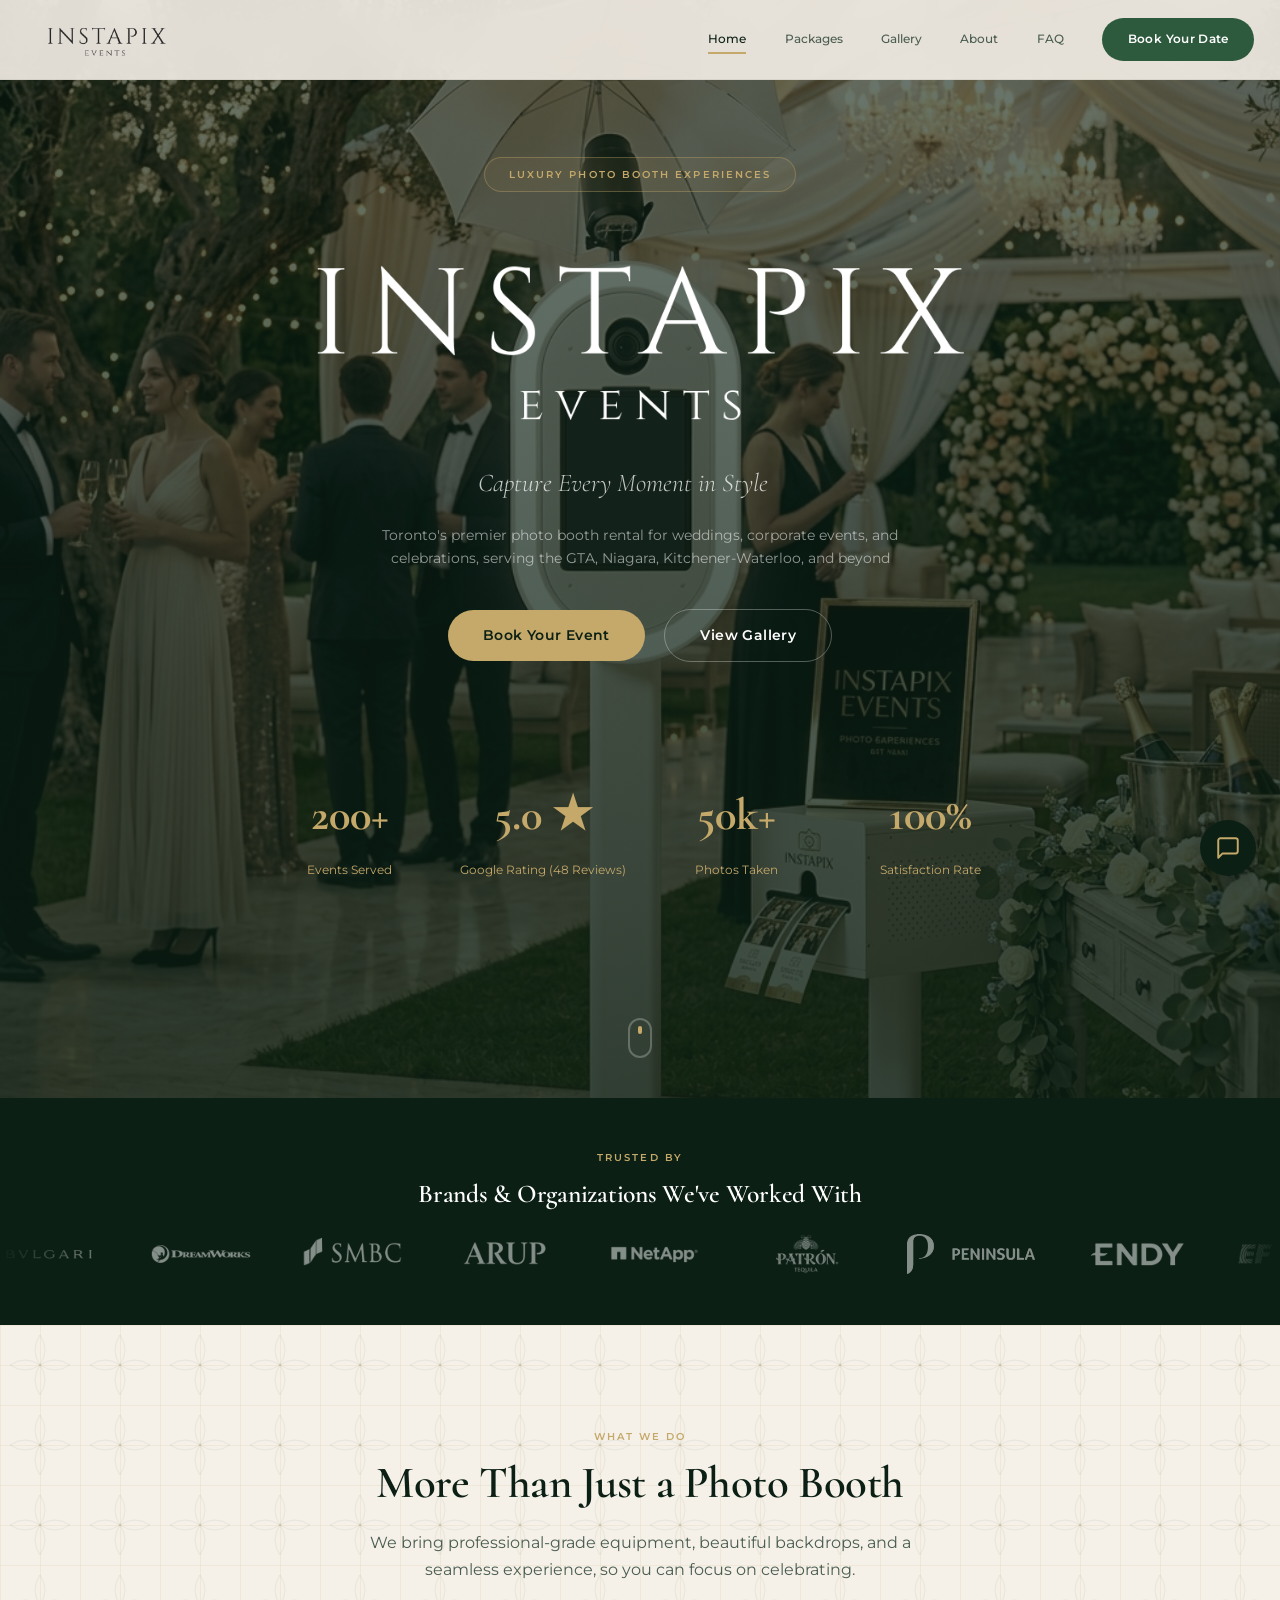
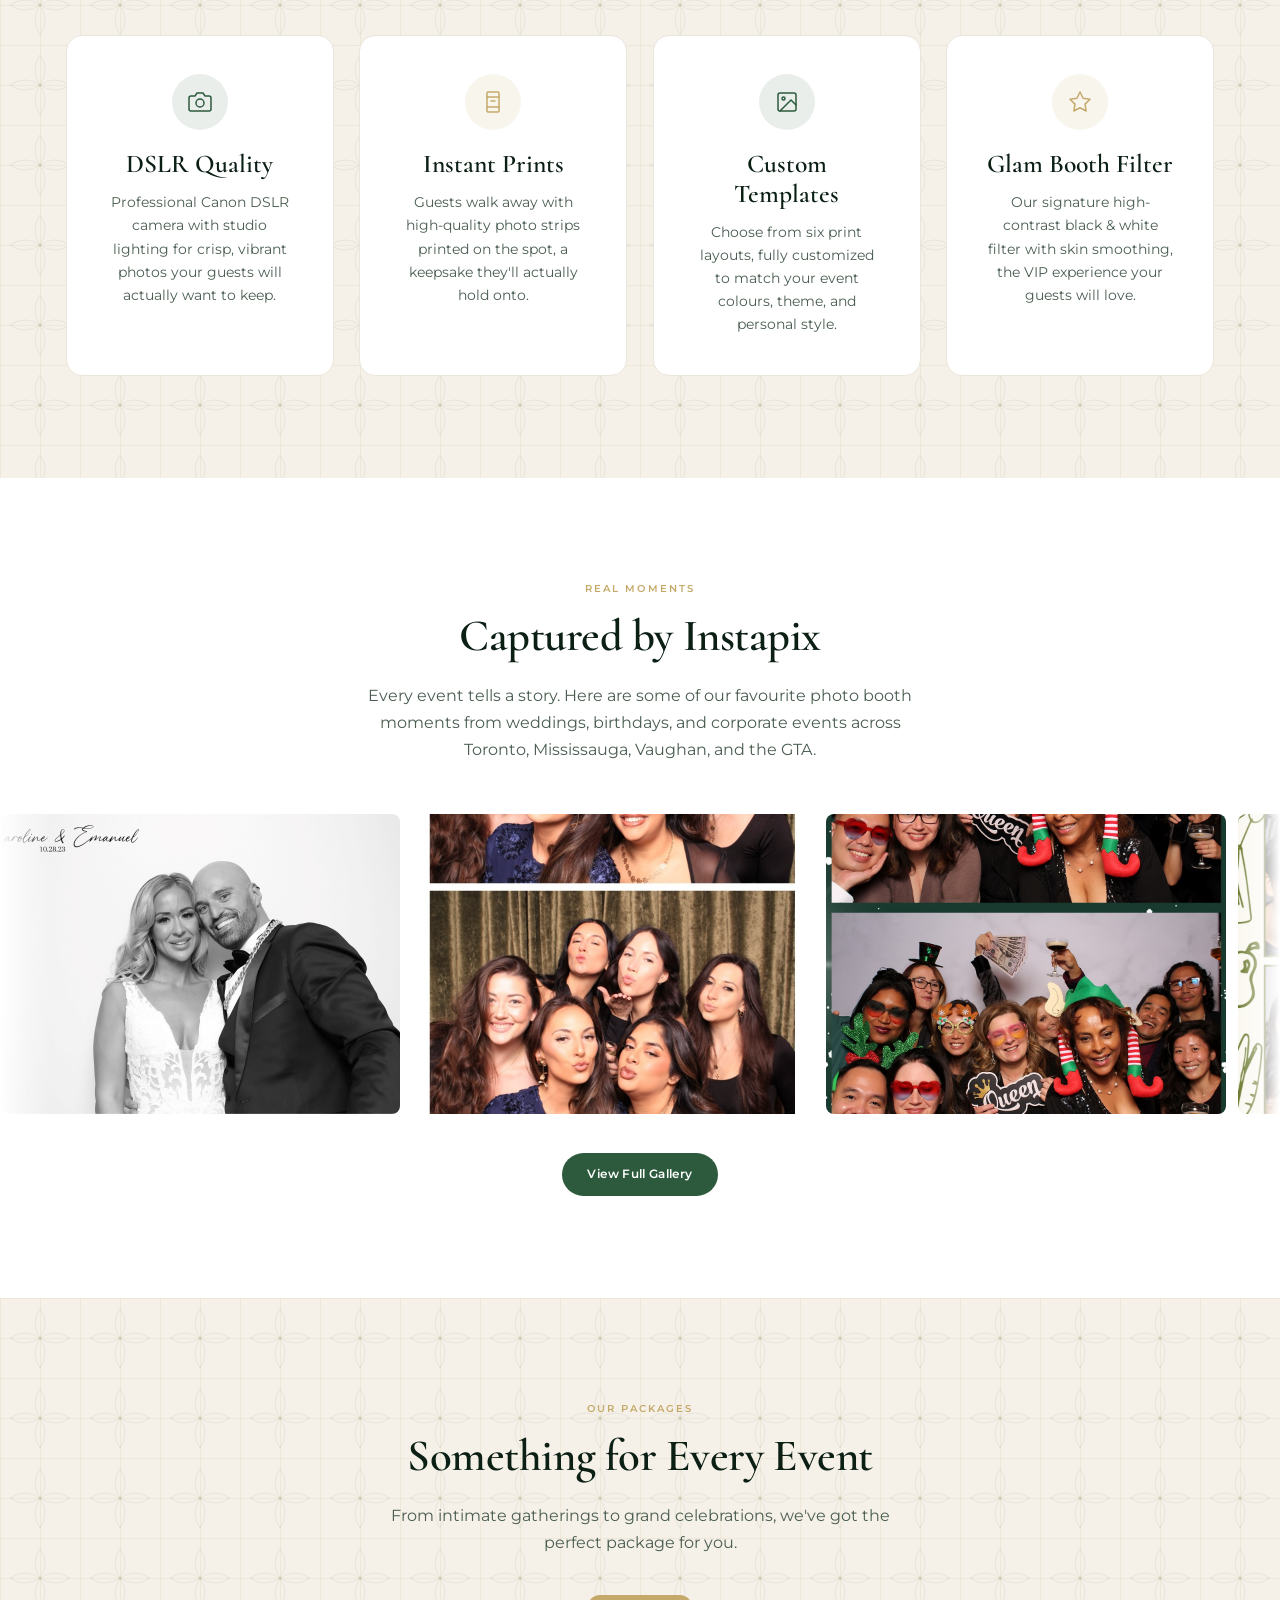
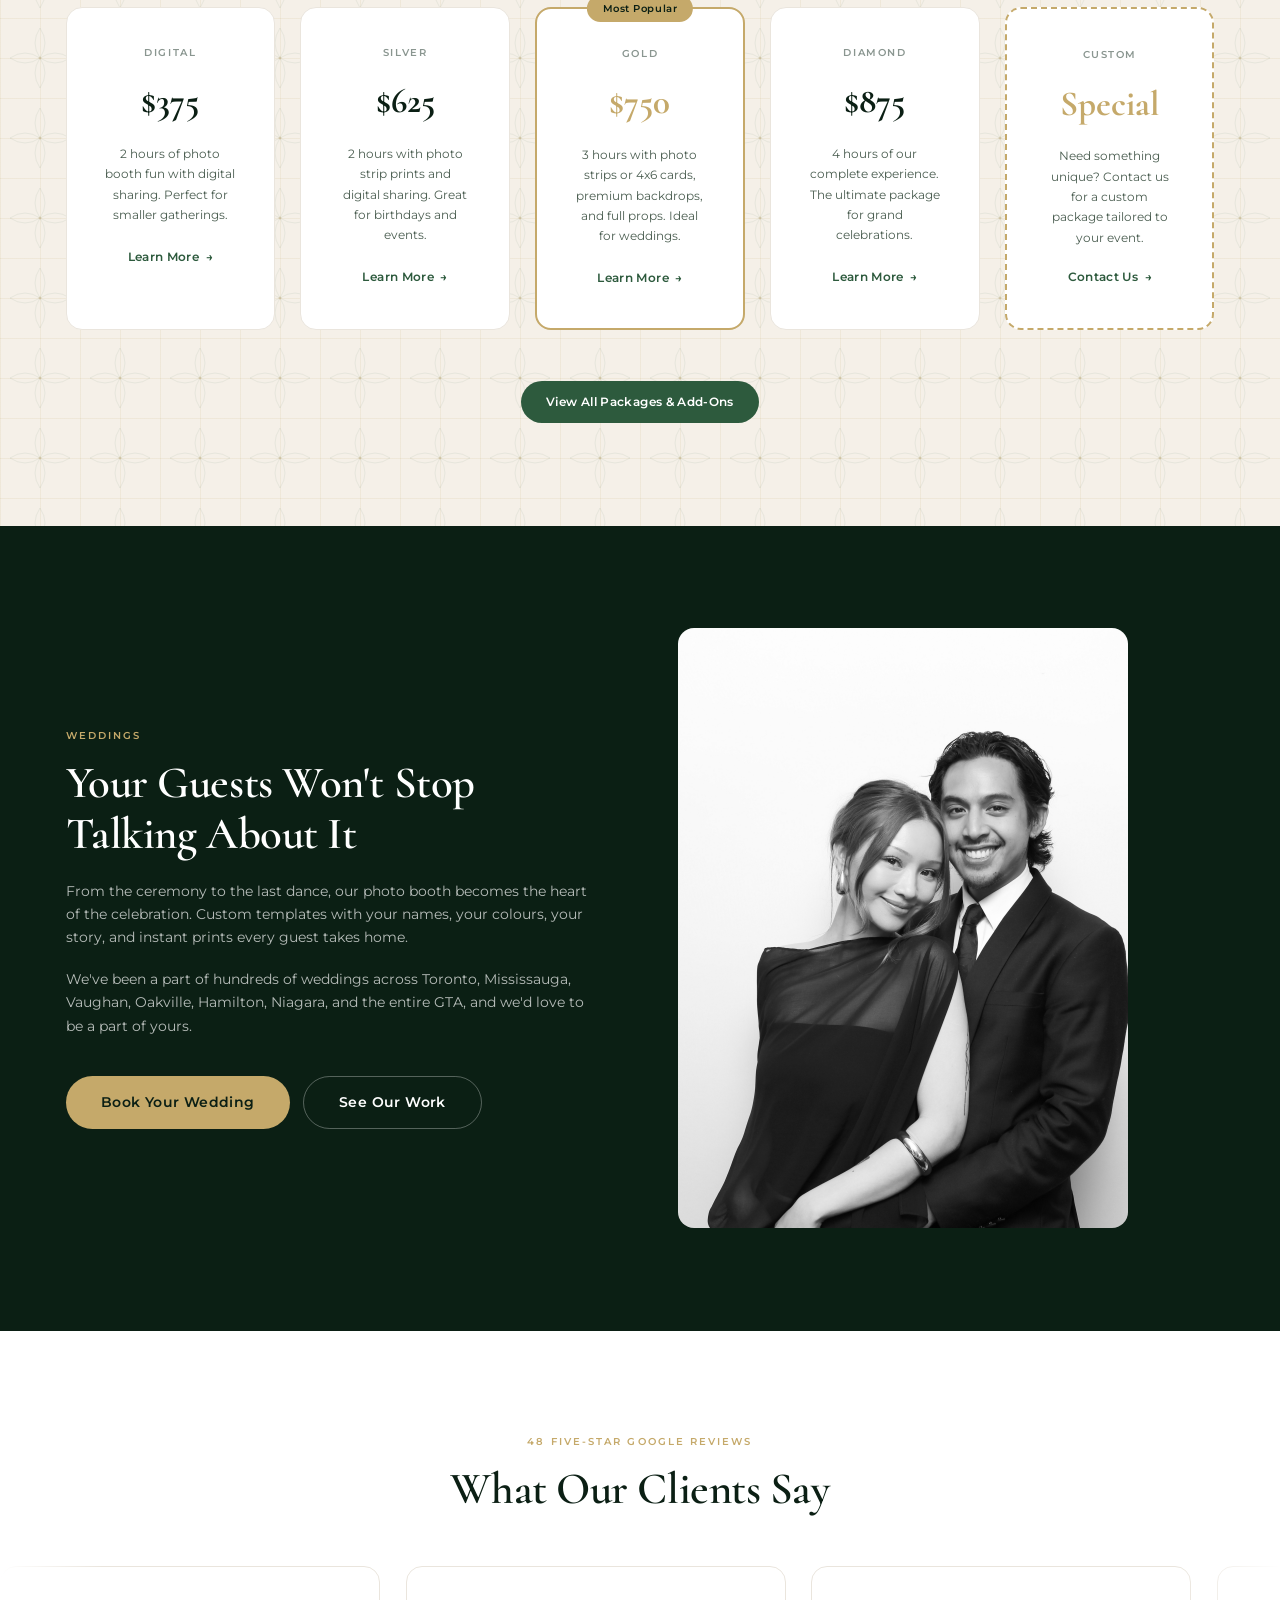
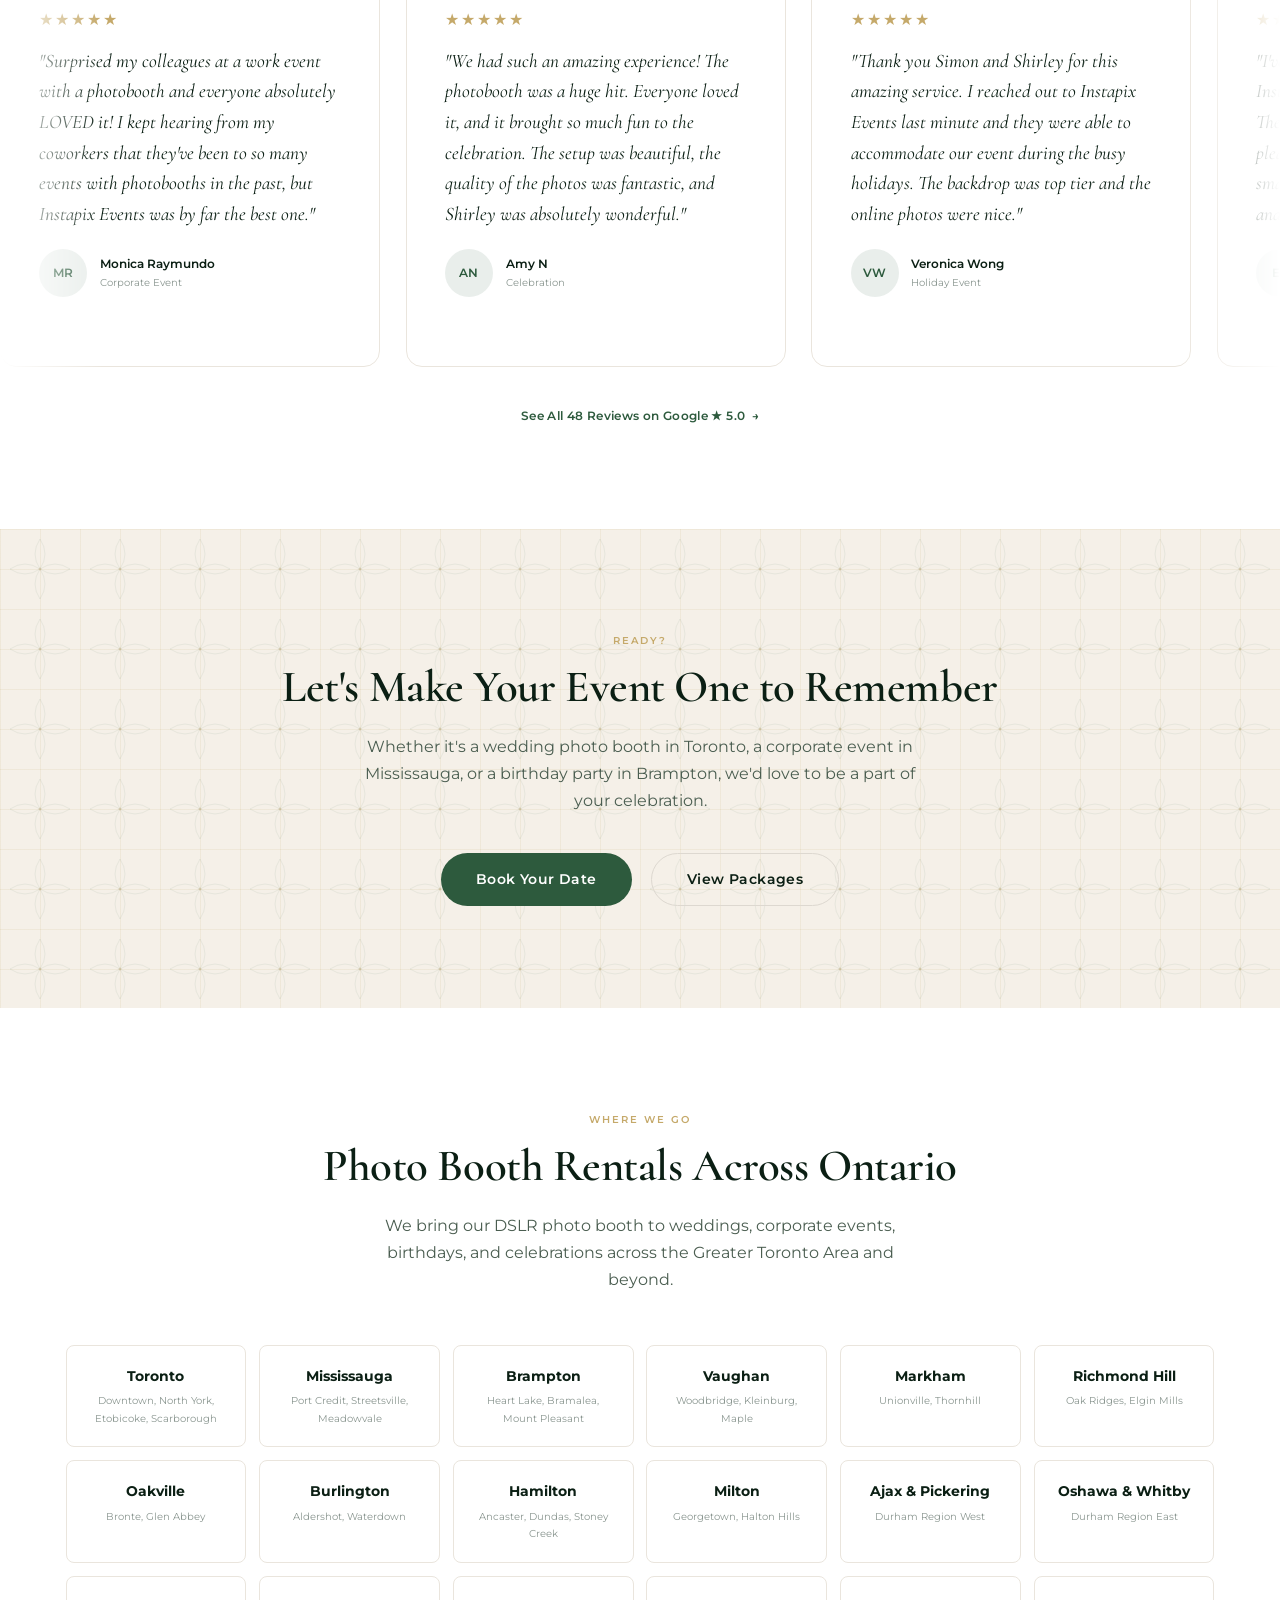
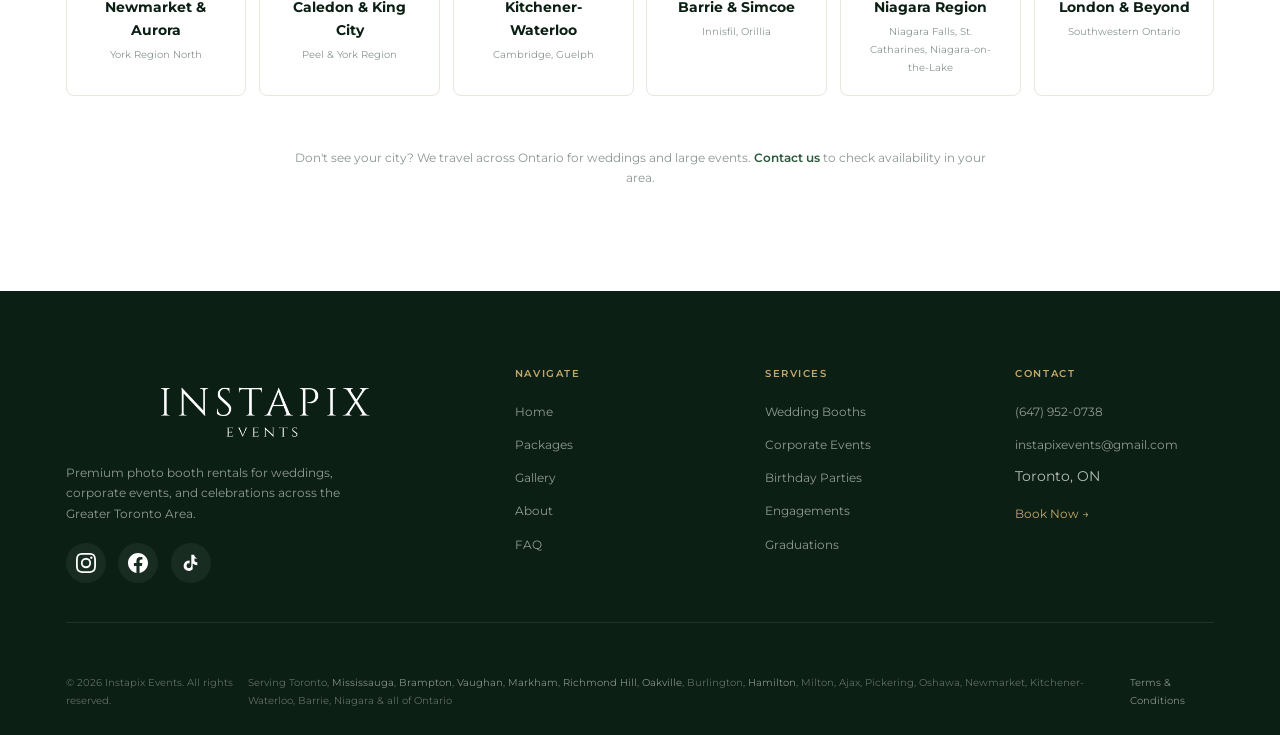
==== commit 2a54845f: "Full audit: fix pricing, add canonicals, unique city content, remove blog nav Content: - Rewrite all" ====
--- a/index.html
+++ b/index.html
@@ -205,7 +205,7 @@
           <a href="packages.html" class="nav__link">Packages</a>
           <a href="gallery.html" class="nav__link">Gallery</a>
           <a href="about.html" class="nav__link">About</a>
-          <a href="blog.html" class="nav__link">Blog</a>
+
           <a href="faq.html" class="nav__link">FAQ</a>
         </div>
         <a href="book.html" class="btn btn--primary nav__cta">Book Your Date</a>
@@ -939,7 +939,7 @@
             <li><a href="packages.html">Packages</a></li>
             <li><a href="gallery.html">Gallery</a></li>
             <li><a href="about.html">About</a></li>
-            <li><a href="blog.html">Blog</a></li>
+
             <li><a href="faq.html">FAQ</a></li>
           </ul>
         </div>
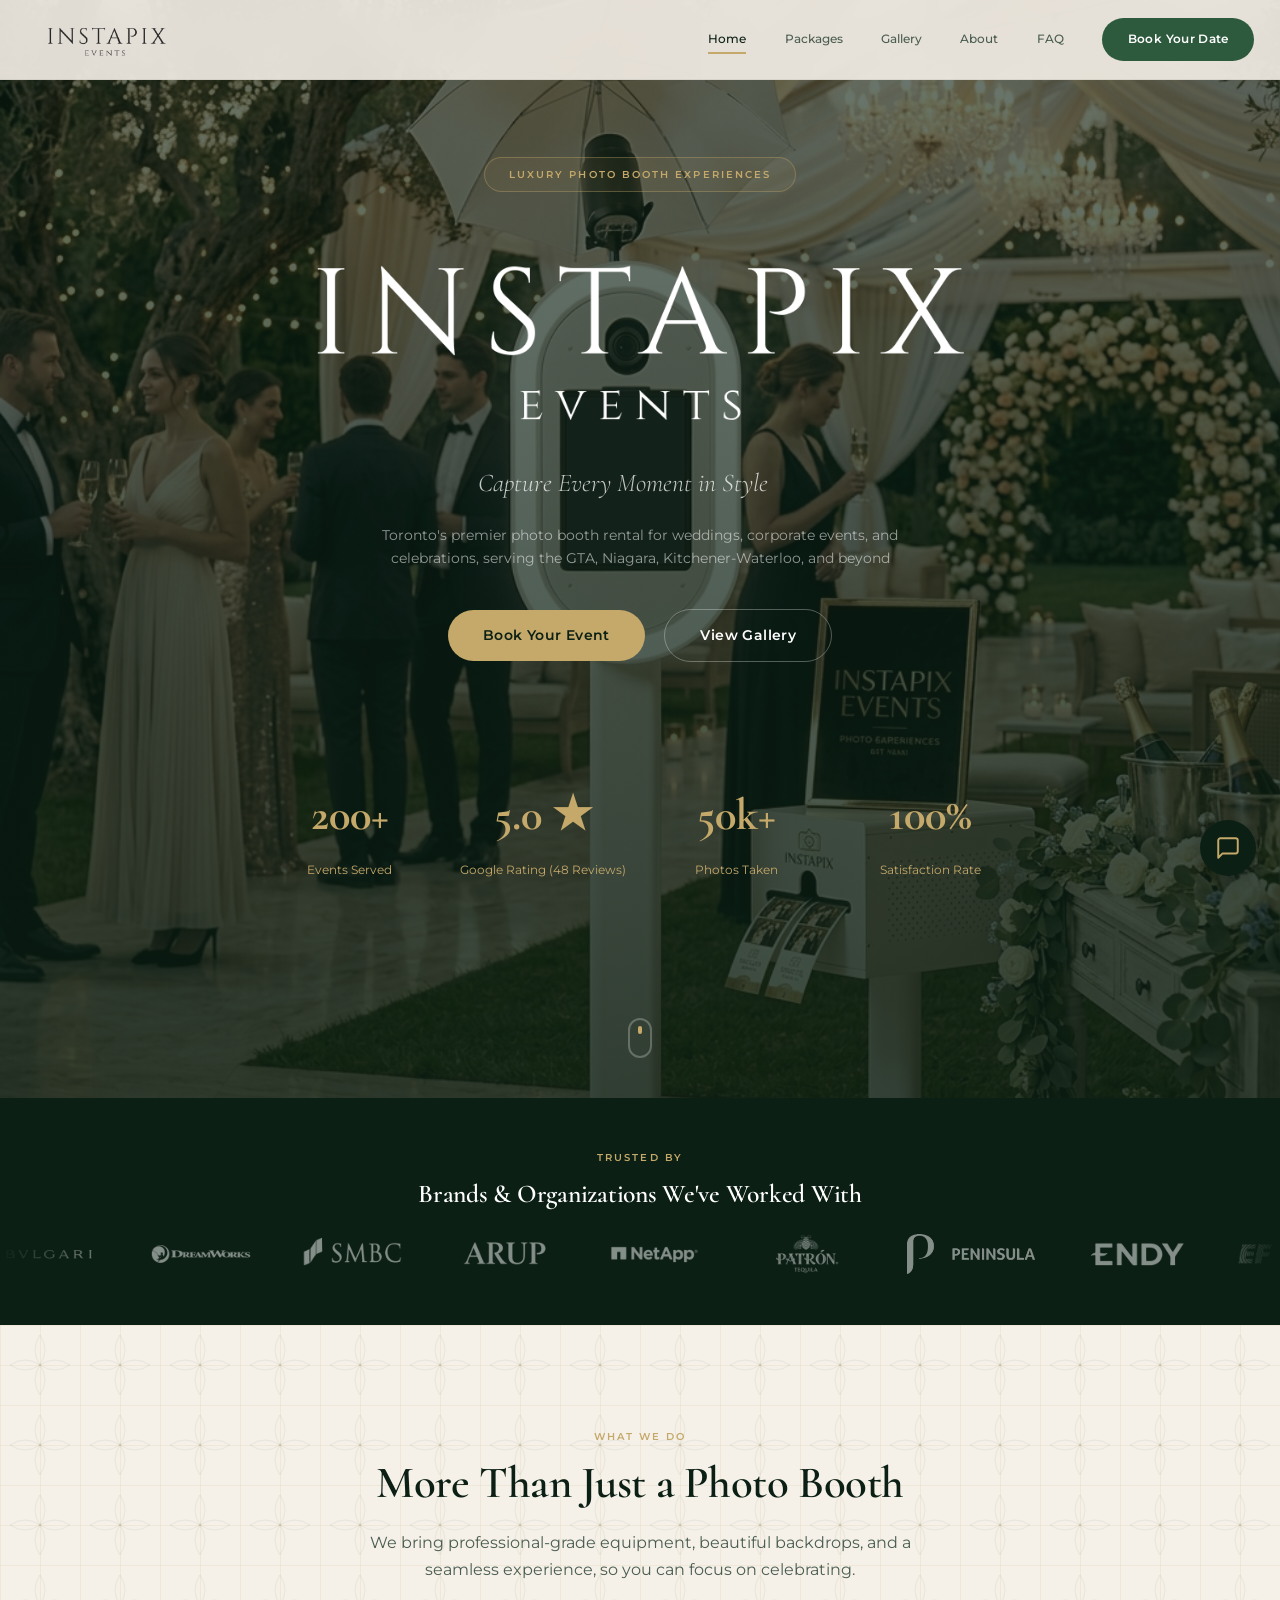
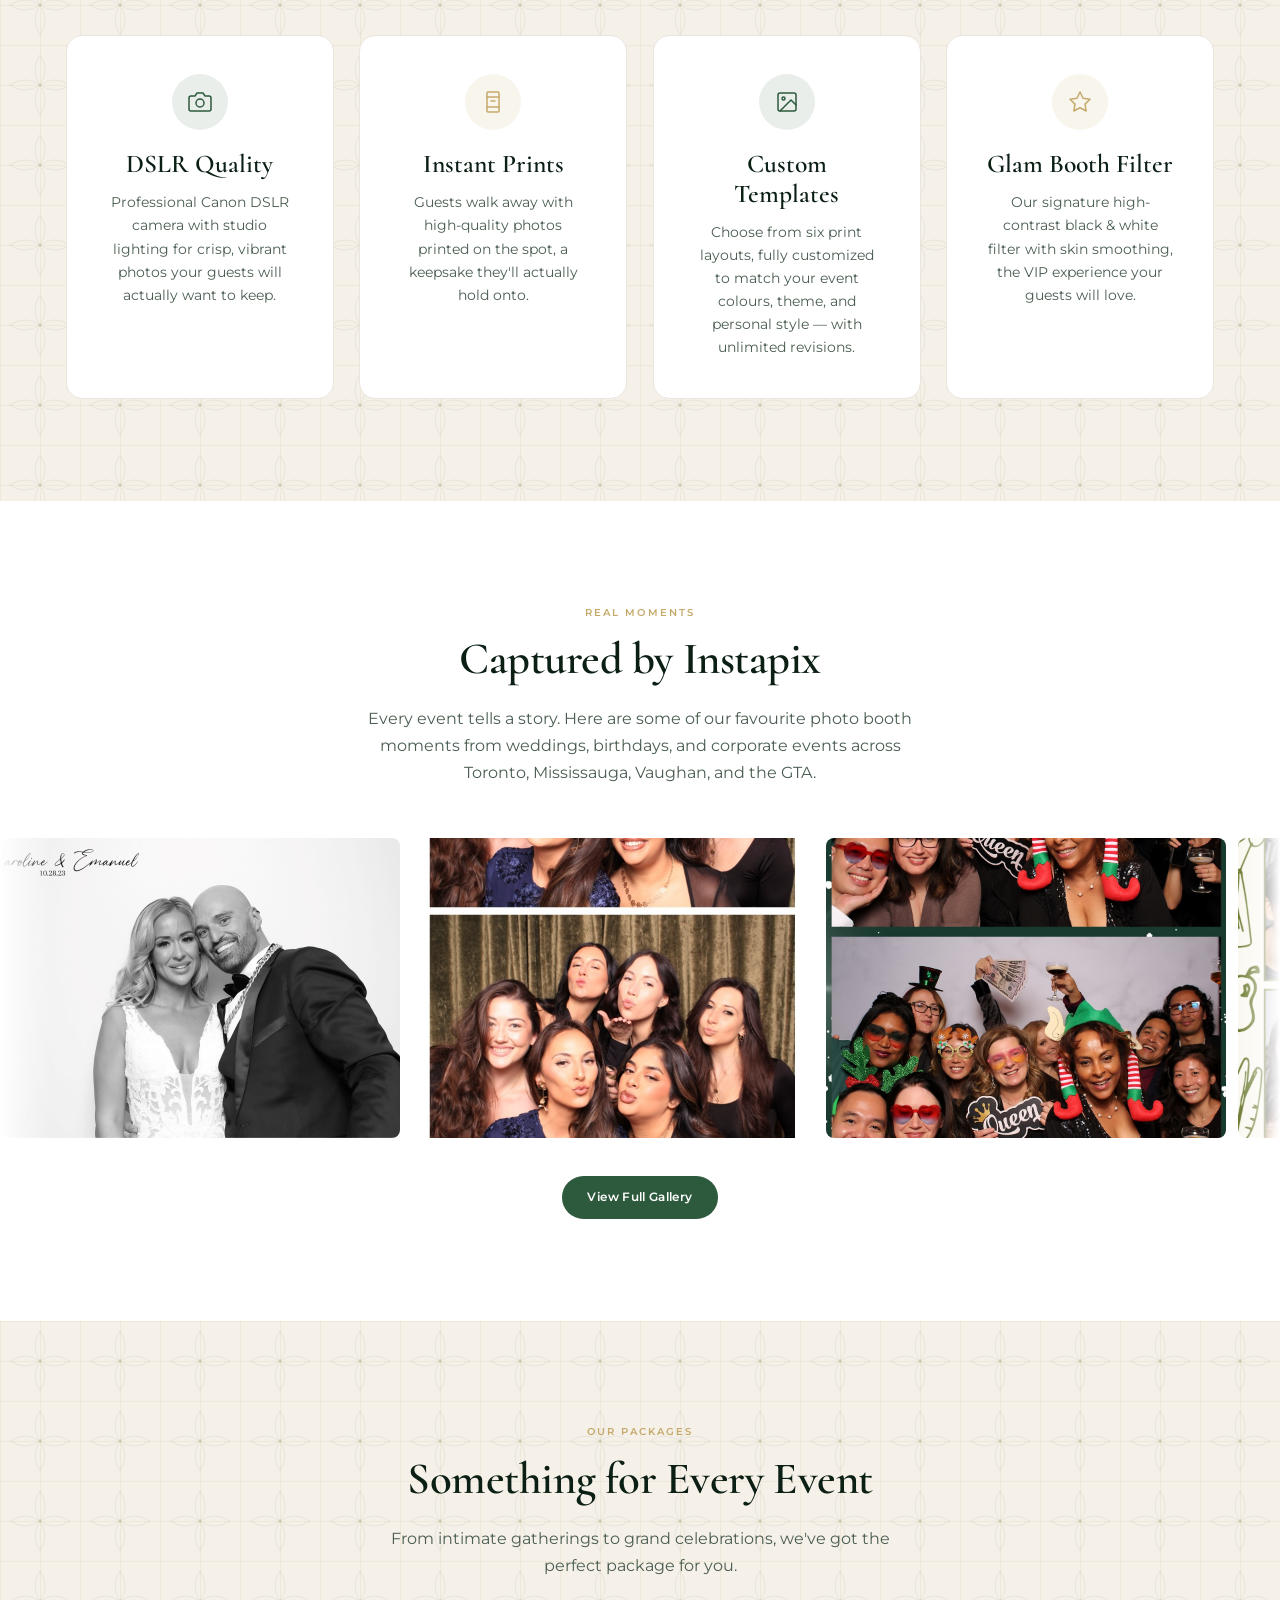
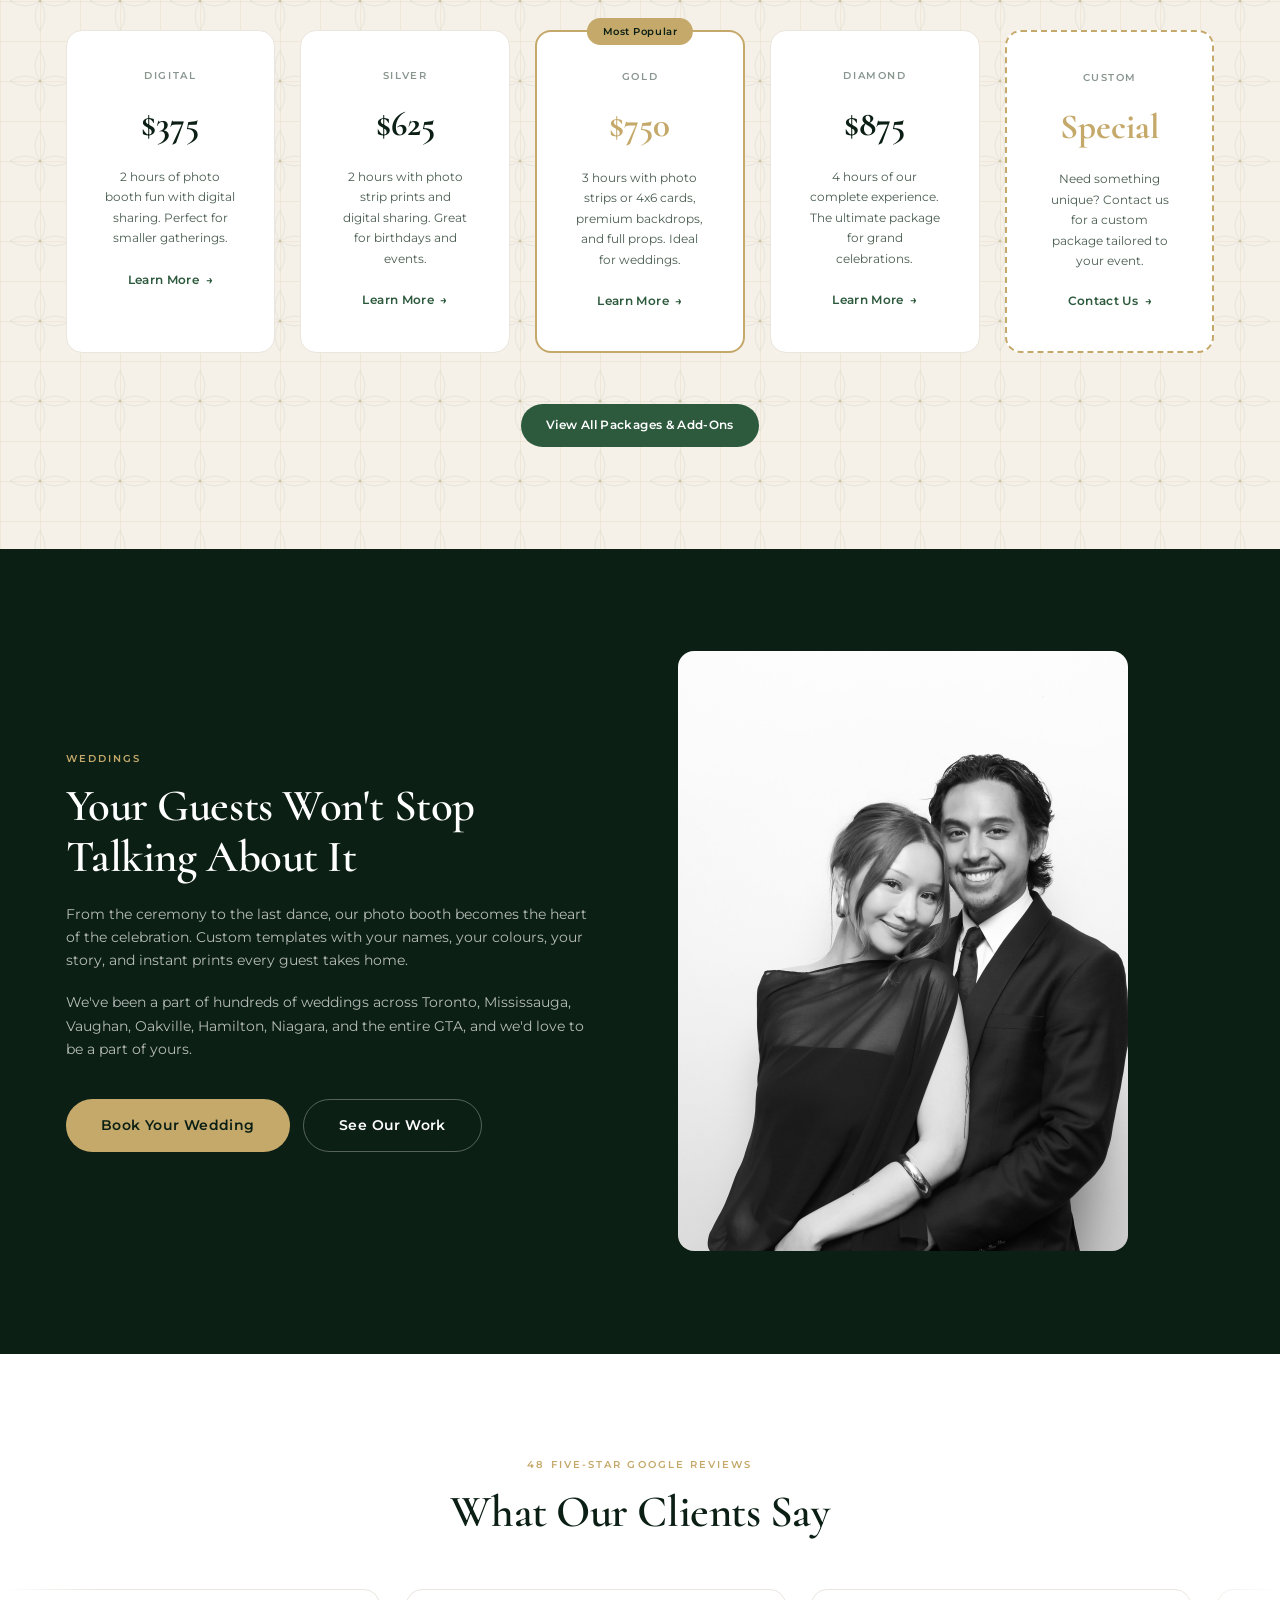
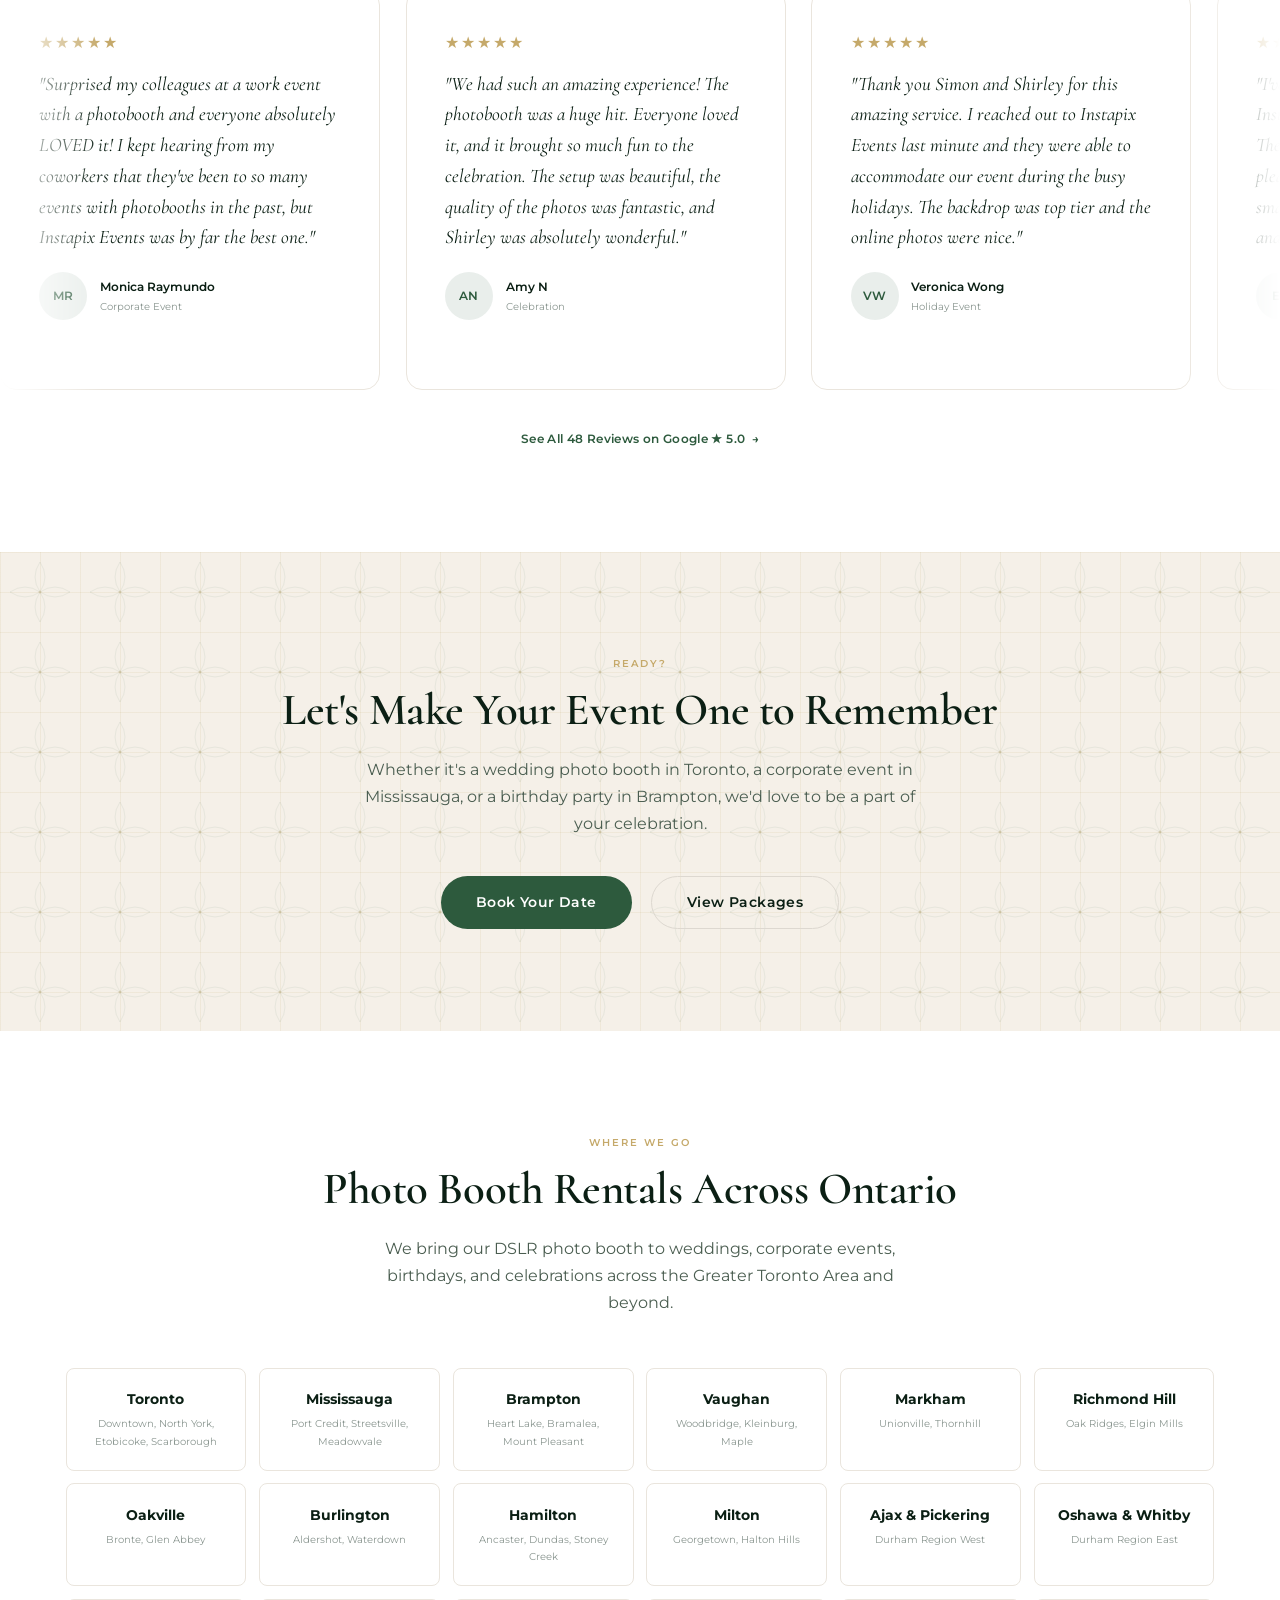
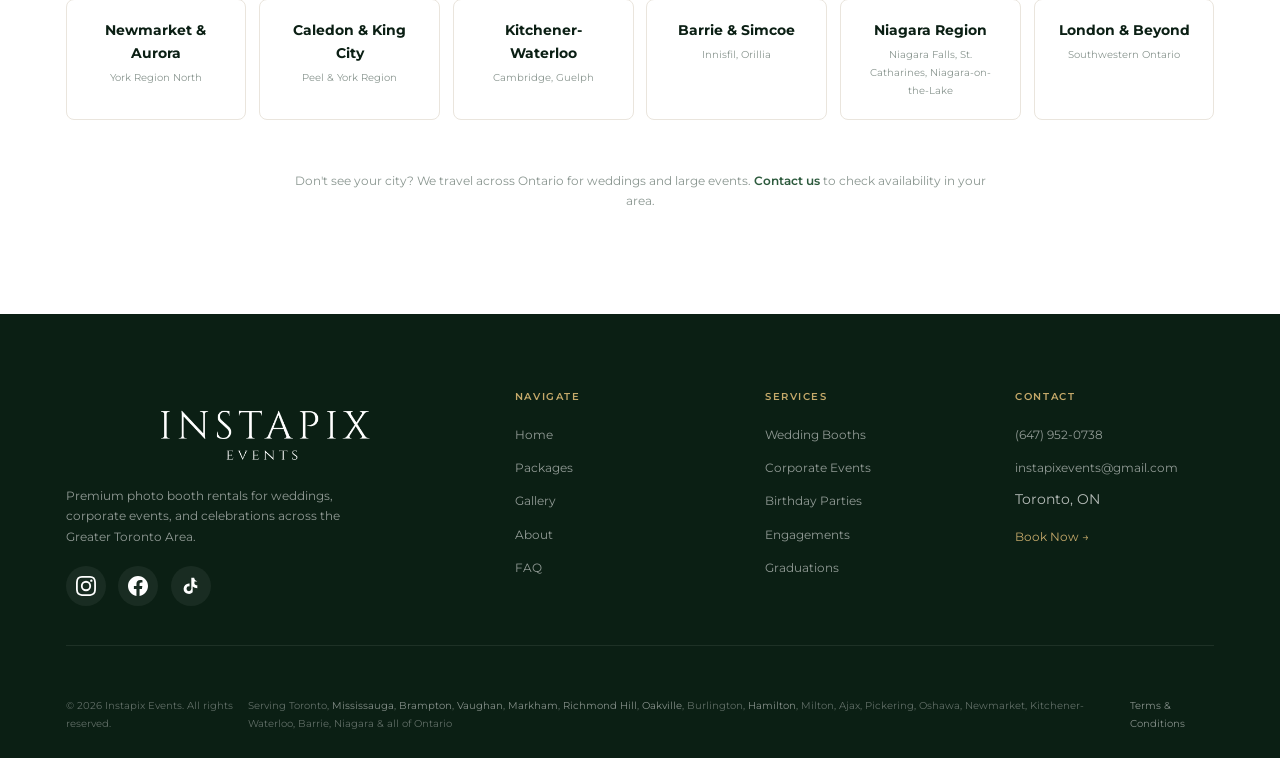
==== commit dc5aade9: "Update website copy: photos instead of photo strips, unlimited revisions, owner-operated energy Co-A" ====
--- a/index.html
+++ b/index.html
@@ -332,7 +332,7 @@
             <svg width="24" height="24" viewBox="0 0 24 24" fill="none" stroke="var(--gold)" stroke-width="1.5" stroke-linecap="round" stroke-linejoin="round"><rect x="6" y="2" width="12" height="20" rx="1"/><path d="M6 7h12"/><path d="M6 17h12"/><path d="M10 11h4"/></svg>
           </div>
           <h4>Instant Prints</h4>
-          <p style="margin-top:var(--space-md);margin-left:auto;margin-right:auto">Guests walk away with high-quality photo strips printed on the spot, a keepsake they'll actually hold onto.</p>
+          <p style="margin-top:var(--space-md);margin-left:auto;margin-right:auto">Guests walk away with high-quality photos printed on the spot, a keepsake they'll actually hold onto.</p>
         </div>
 
         <div class="card">
@@ -340,7 +340,7 @@
             <svg width="24" height="24" viewBox="0 0 24 24" fill="none" stroke="var(--emerald)" stroke-width="1.5" stroke-linecap="round" stroke-linejoin="round"><rect x="3" y="3" width="18" height="18" rx="2" ry="2"/><circle cx="8.5" cy="8.5" r="1.5"/><polyline points="21 15 16 10 5 21"/></svg>
           </div>
           <h4>Custom Templates</h4>
-          <p style="margin-top:var(--space-md);margin-left:auto;margin-right:auto">Choose from six print layouts, fully customized to match your event colours, theme, and personal style.</p>
+          <p style="margin-top:var(--space-md);margin-left:auto;margin-right:auto">Choose from six print layouts, fully customized to match your event colours, theme, and personal style — with unlimited revisions.</p>
         </div>
 
         <div class="card">
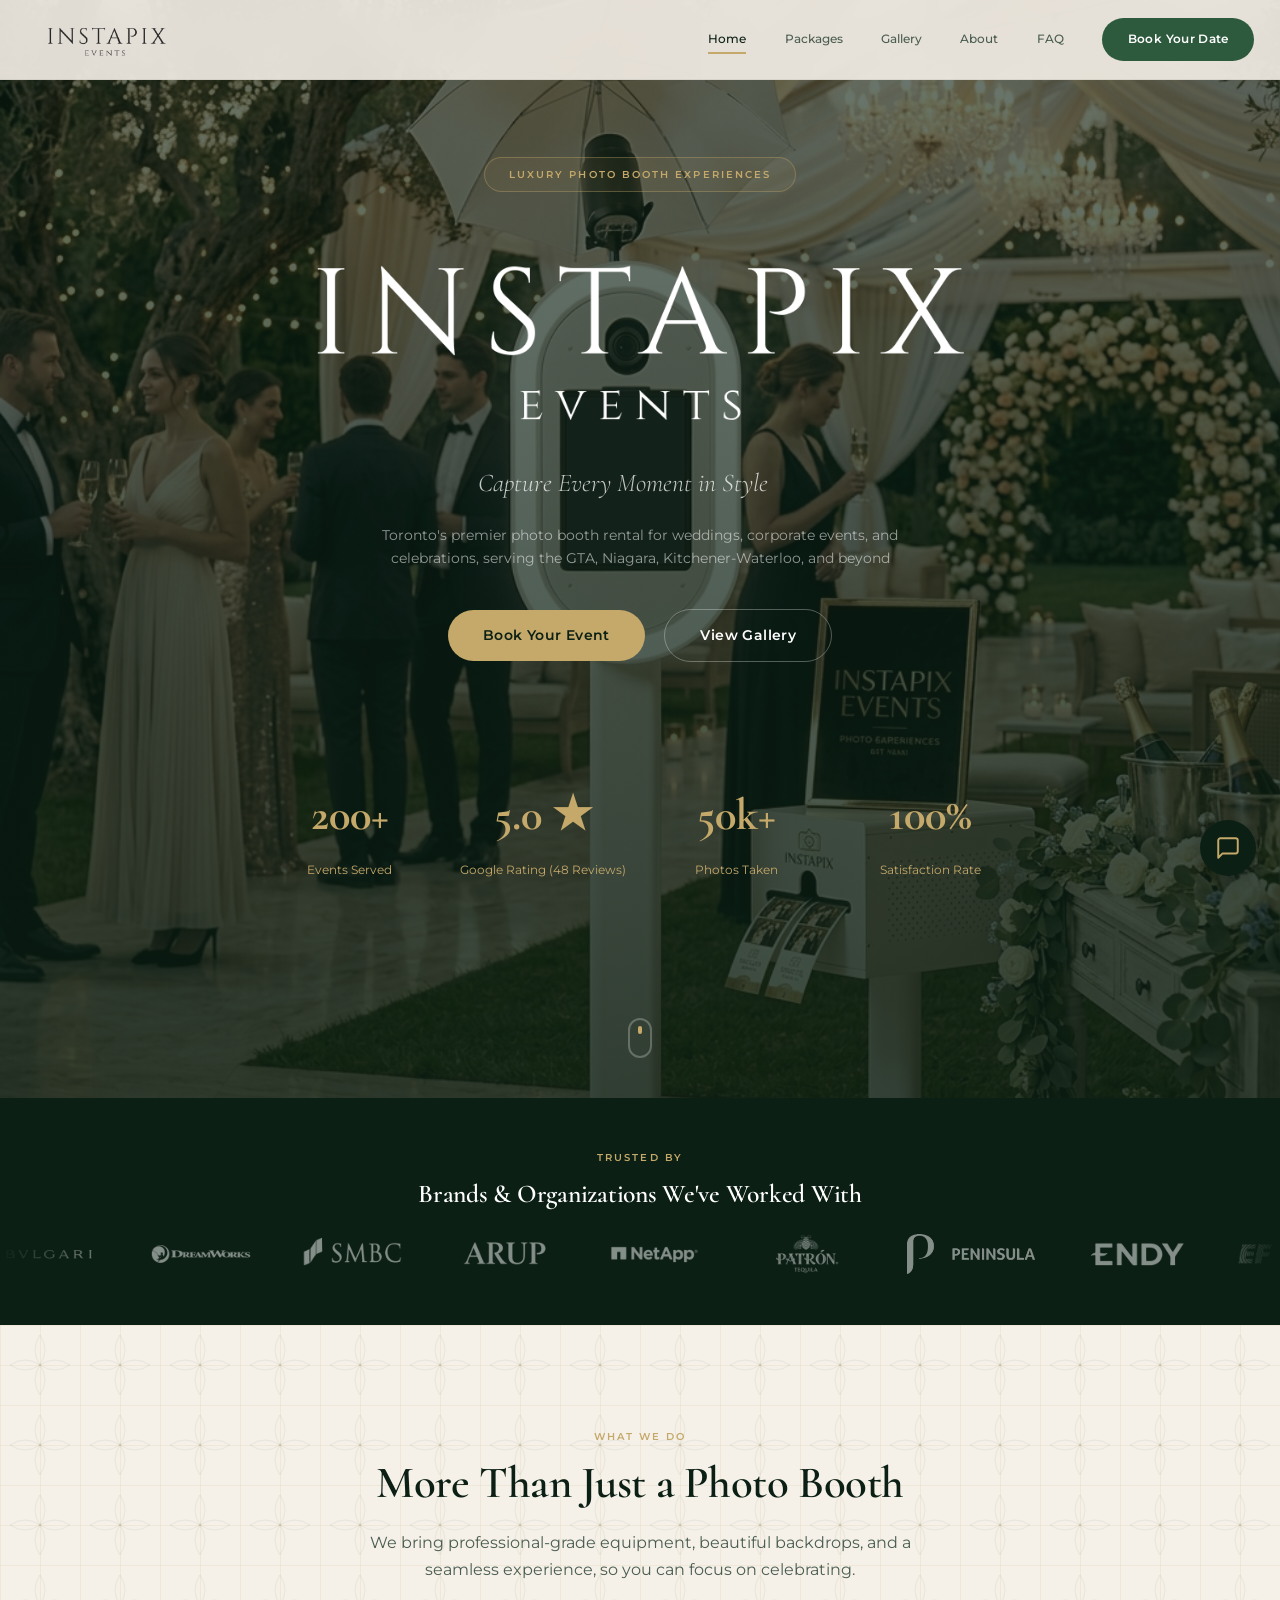
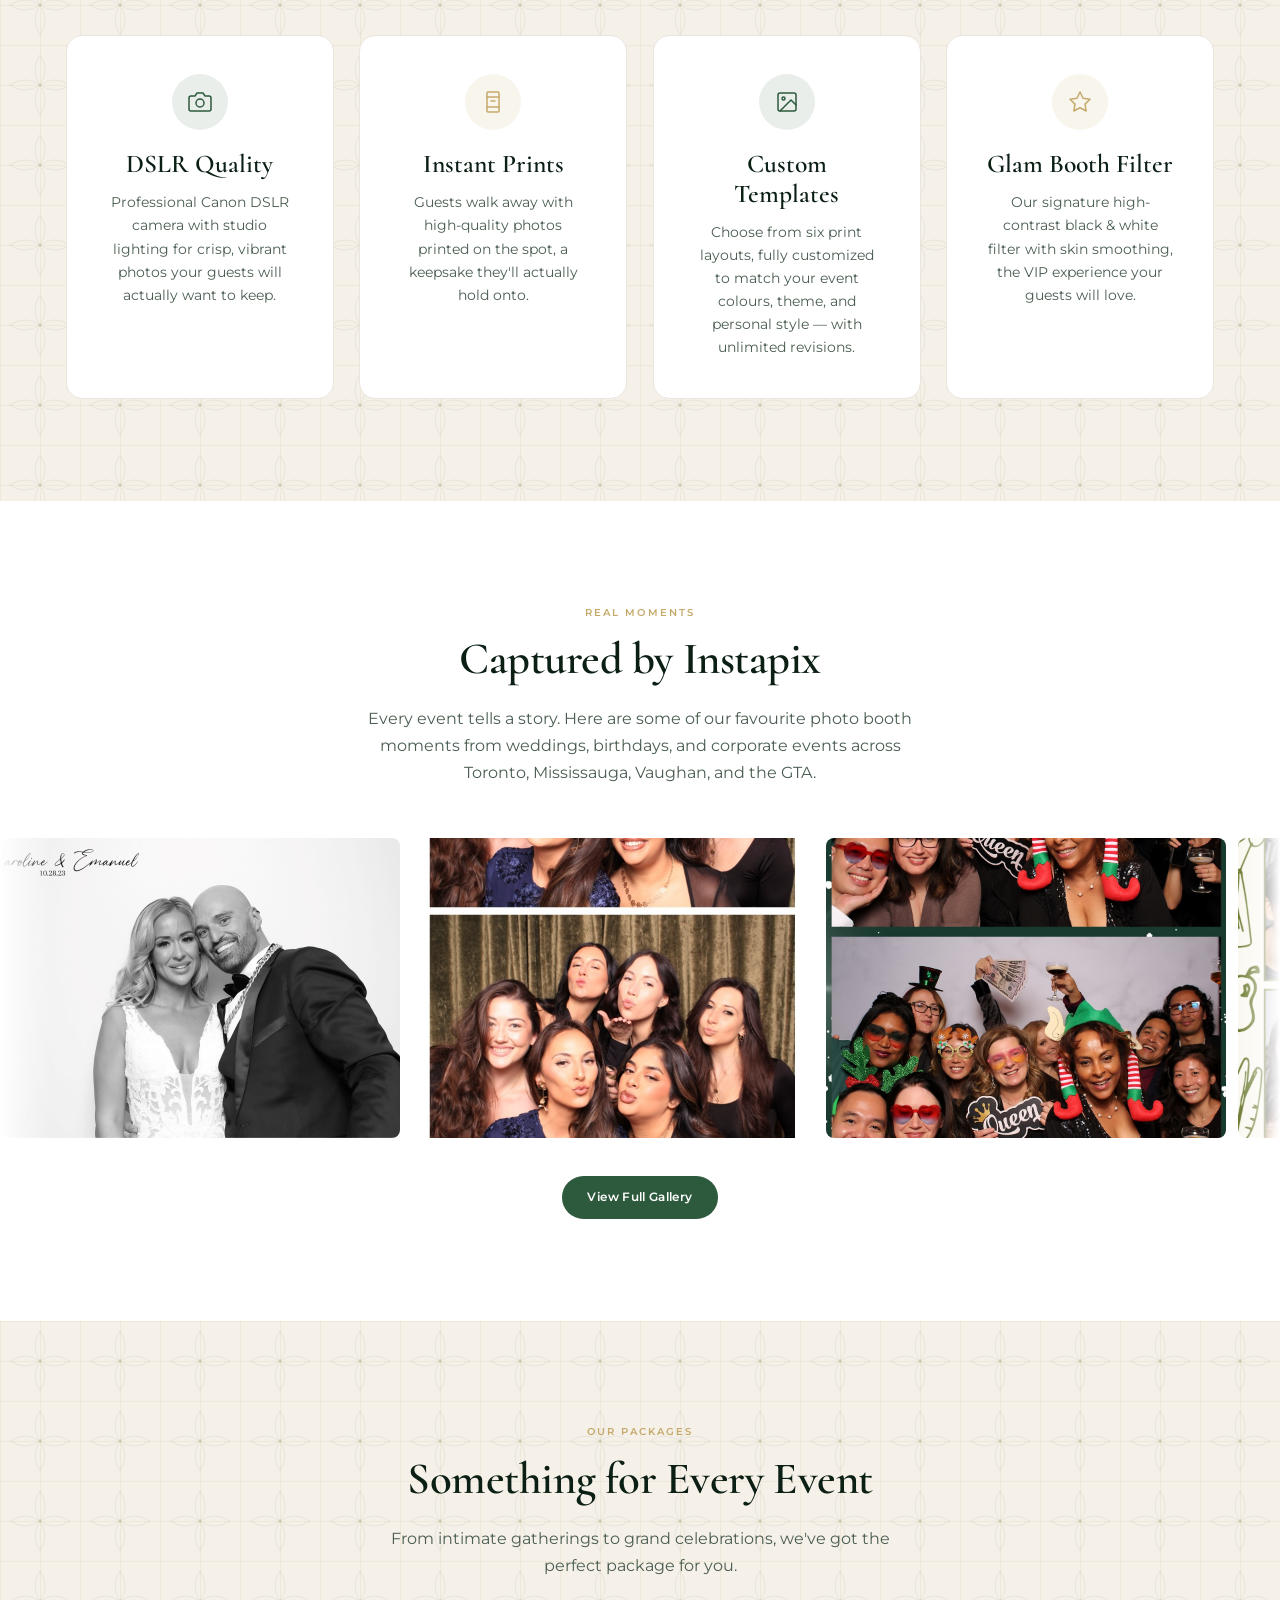
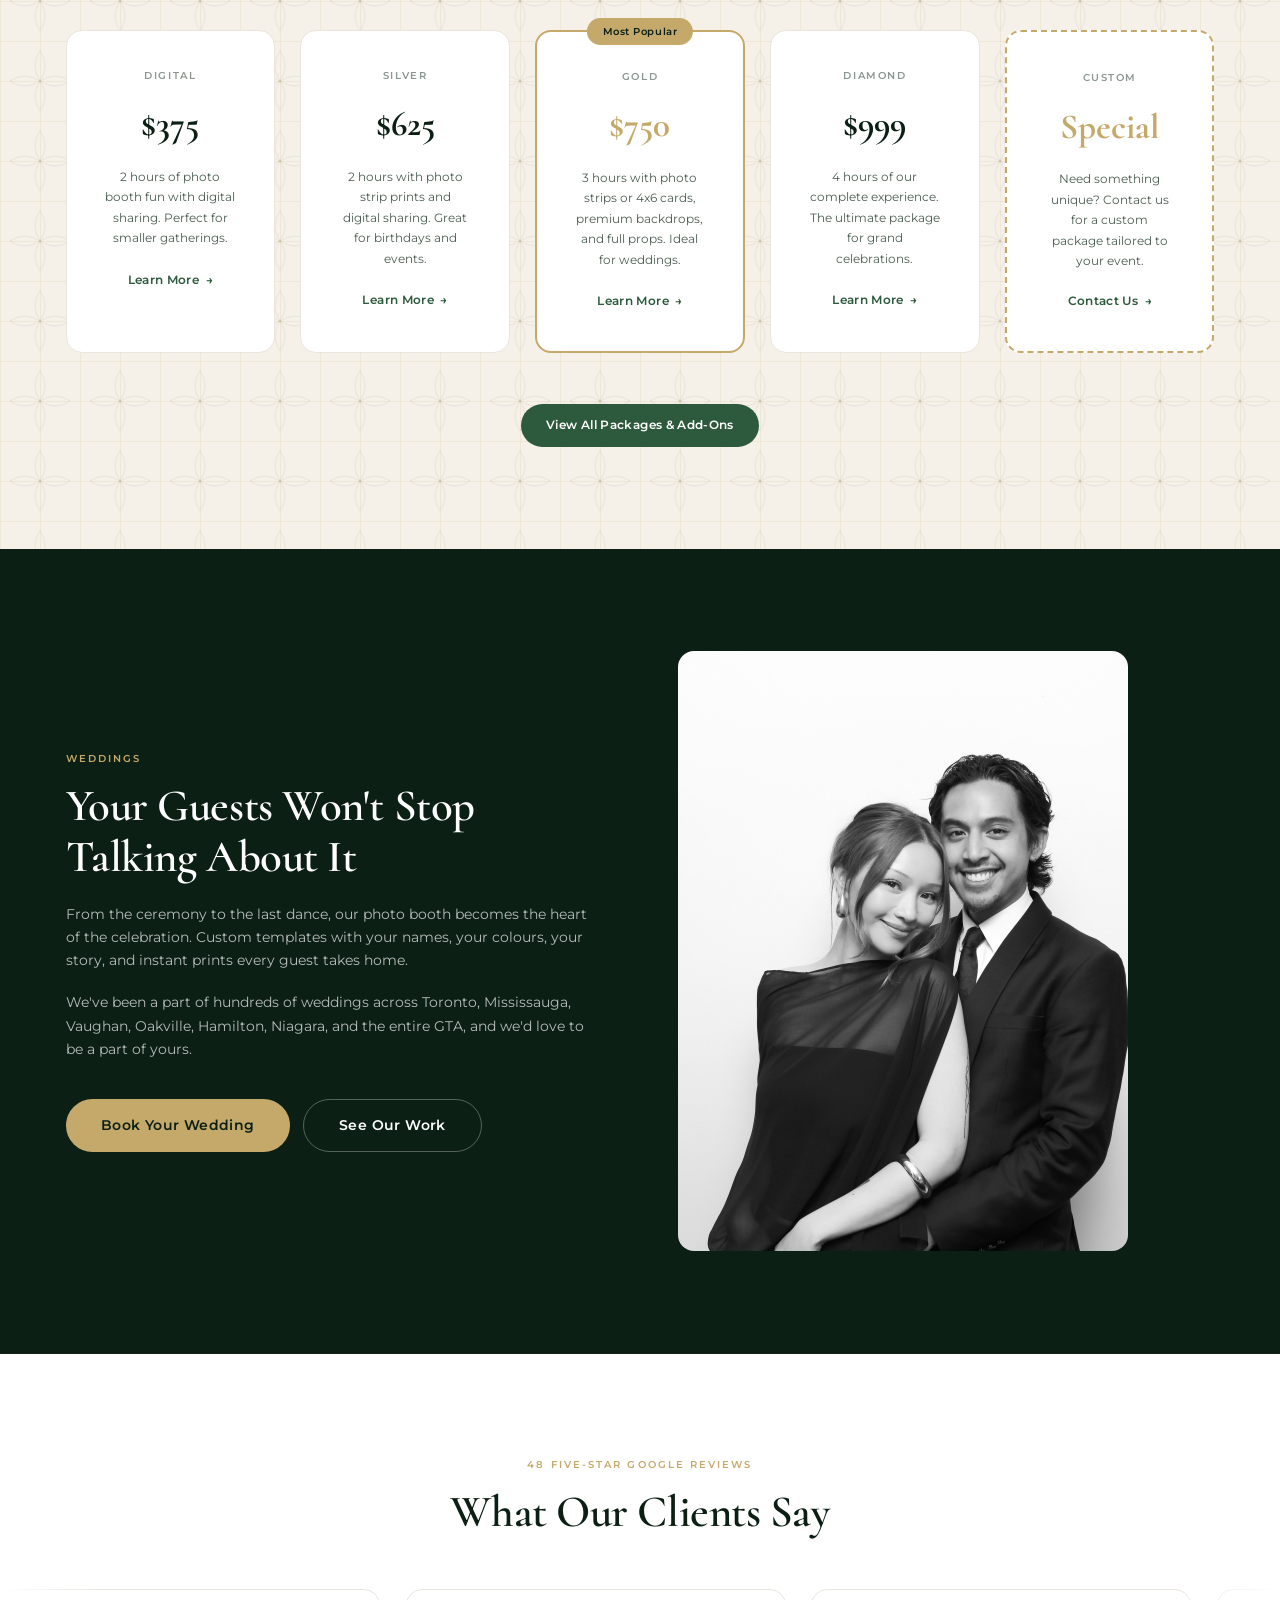
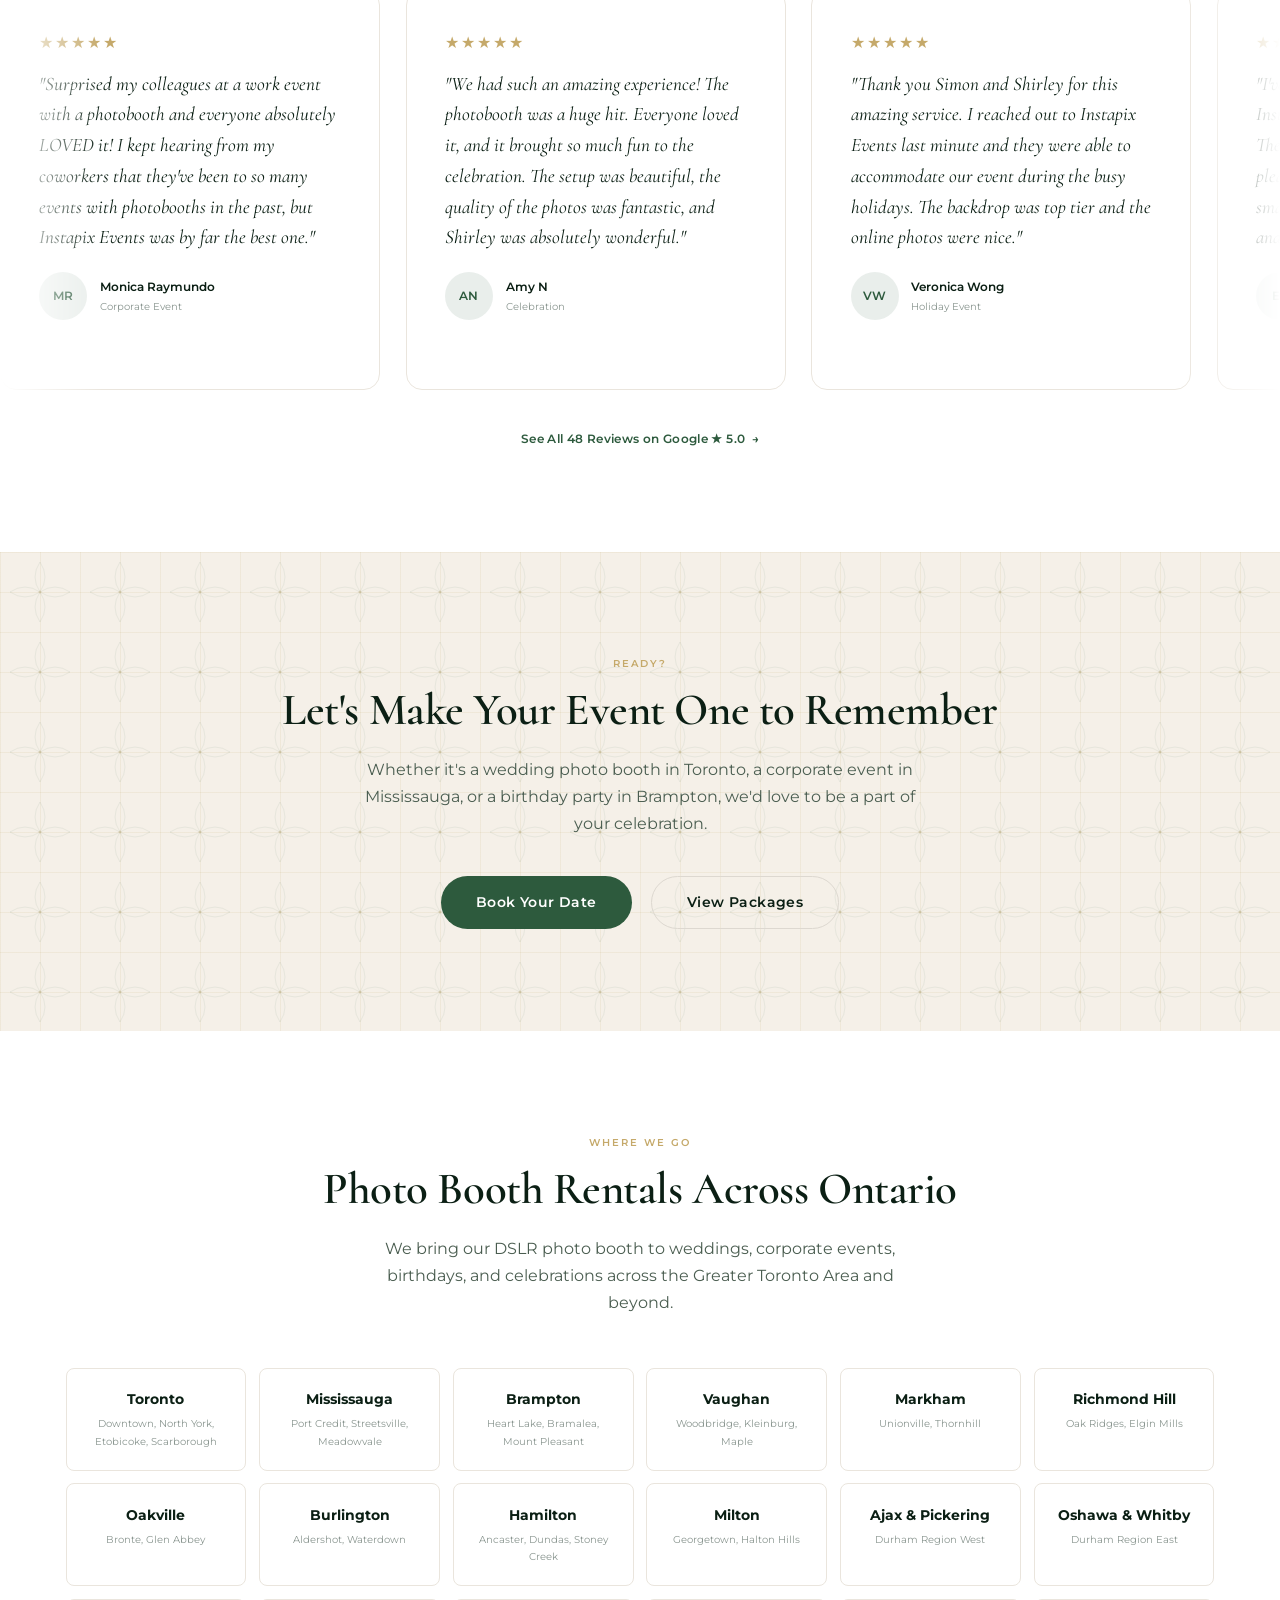
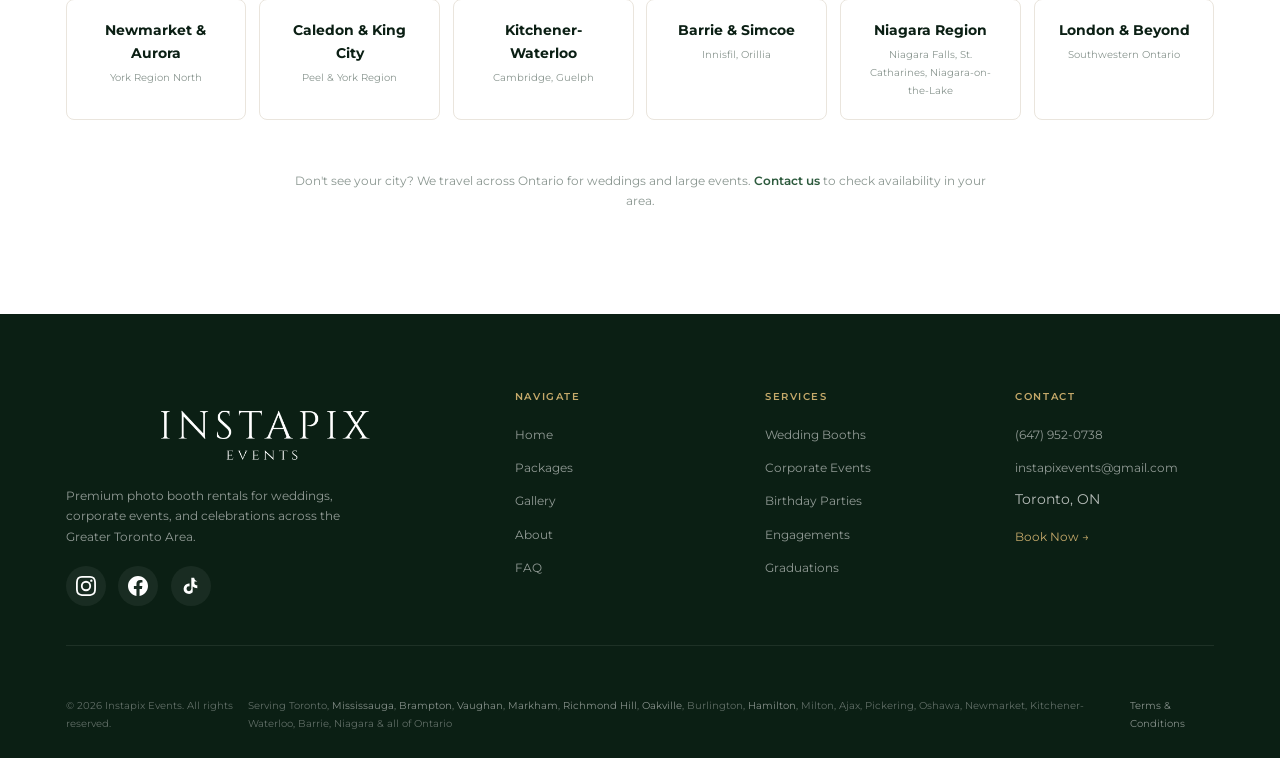
==== commit 1111e69f: "Update Diamond package price from $875 to $999 across all pages Co-Authored-By: Claude Opus 4.6 (1M " ====
--- a/index.html
+++ b/index.html
@@ -86,7 +86,7 @@
         { "@type": "Offer", "name": "Digital Package", "price": "375", "priceCurrency": "CAD", "description": "2 hours, digital sharing, DSLR camera, props, white backdrop" },
         { "@type": "Offer", "name": "Silver Package", "price": "625", "priceCurrency": "CAD", "description": "2 hours, unlimited photo strip prints, choice of backdrop, props" },
         { "@type": "Offer", "name": "Gold Package", "price": "750", "priceCurrency": "CAD", "description": "3 hours, unlimited prints (strips or 4x6 cards), full props, choice of backdrop" },
-        { "@type": "Offer", "name": "Diamond Package", "price": "875", "priceCurrency": "CAD", "description": "4 hours, unlimited prints, full props, custom photo album" }
+        { "@type": "Offer", "name": "Diamond Package", "price": "999", "priceCurrency": "CAD", "description": "4 hours, unlimited prints, full props, custom photo album" }
       ]
     },
     "sameAs": [
@@ -108,7 +108,7 @@
         "name": "How much does a photo booth rental cost in Toronto?",
         "acceptedAnswer": {
           "@type": "Answer",
-          "text": "Instapix Events offers photo booth packages starting at $375 + HST for the Digital package (2 hours, digital sharing). The Silver package starts at $625 (includes unlimited photo strip prints), Gold at $750 (includes 4x6 photo cards), and Diamond at $875 (4 hours + custom photo album). Prices may vary for 200+ guest events."
+          "text": "Instapix Events offers photo booth packages starting at $375 + HST for the Digital package (2 hours, digital sharing). The Silver package starts at $625 (includes unlimited photo strip prints), Gold at $750 (includes 4x6 photo cards), and Diamond at $999 (4 hours + custom photo album). Prices may vary for 200+ guest events."
         }
       },
       {
@@ -476,7 +476,7 @@
 
         <div class="card text-center">
           <h5 style="color:var(--text-muted);text-transform:uppercase;letter-spacing:0.15em;font-family:var(--font-body);font-size:var(--text-xs)">Diamond</h5>
-          <div style="font-family:var(--font-heading);font-size:var(--text-3xl);font-weight:700;margin:var(--space-md) 0;color:var(--forest)">$875</div>
+          <div style="font-family:var(--font-heading);font-size:var(--text-3xl);font-weight:700;margin:var(--space-md) 0;color:var(--forest)">$999</div>
           <p style="font-size:var(--text-sm);margin-bottom:var(--space-lg);margin-left:auto;margin-right:auto">4 hours of our complete experience. The ultimate package for grand celebrations.</p>
           <a href="packages.html" class="btn btn--ghost">Learn More </a>
         </div>
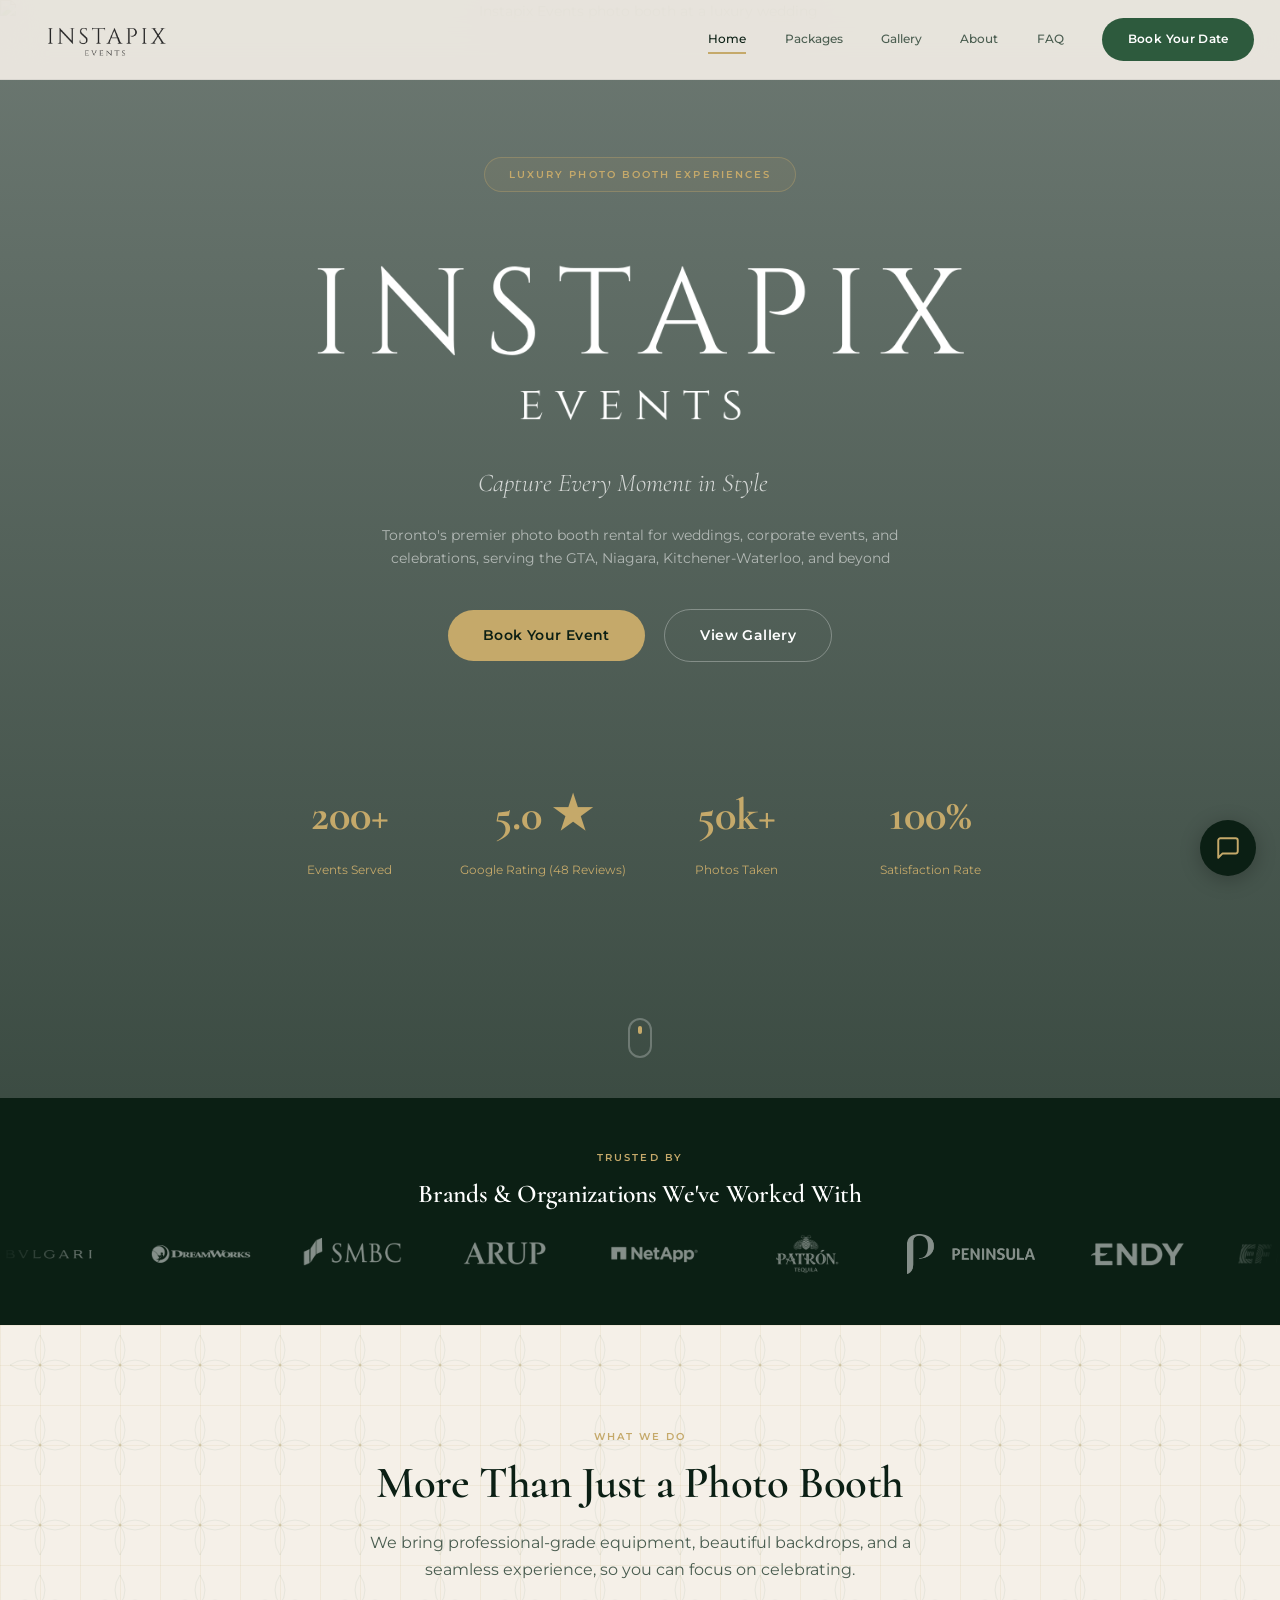
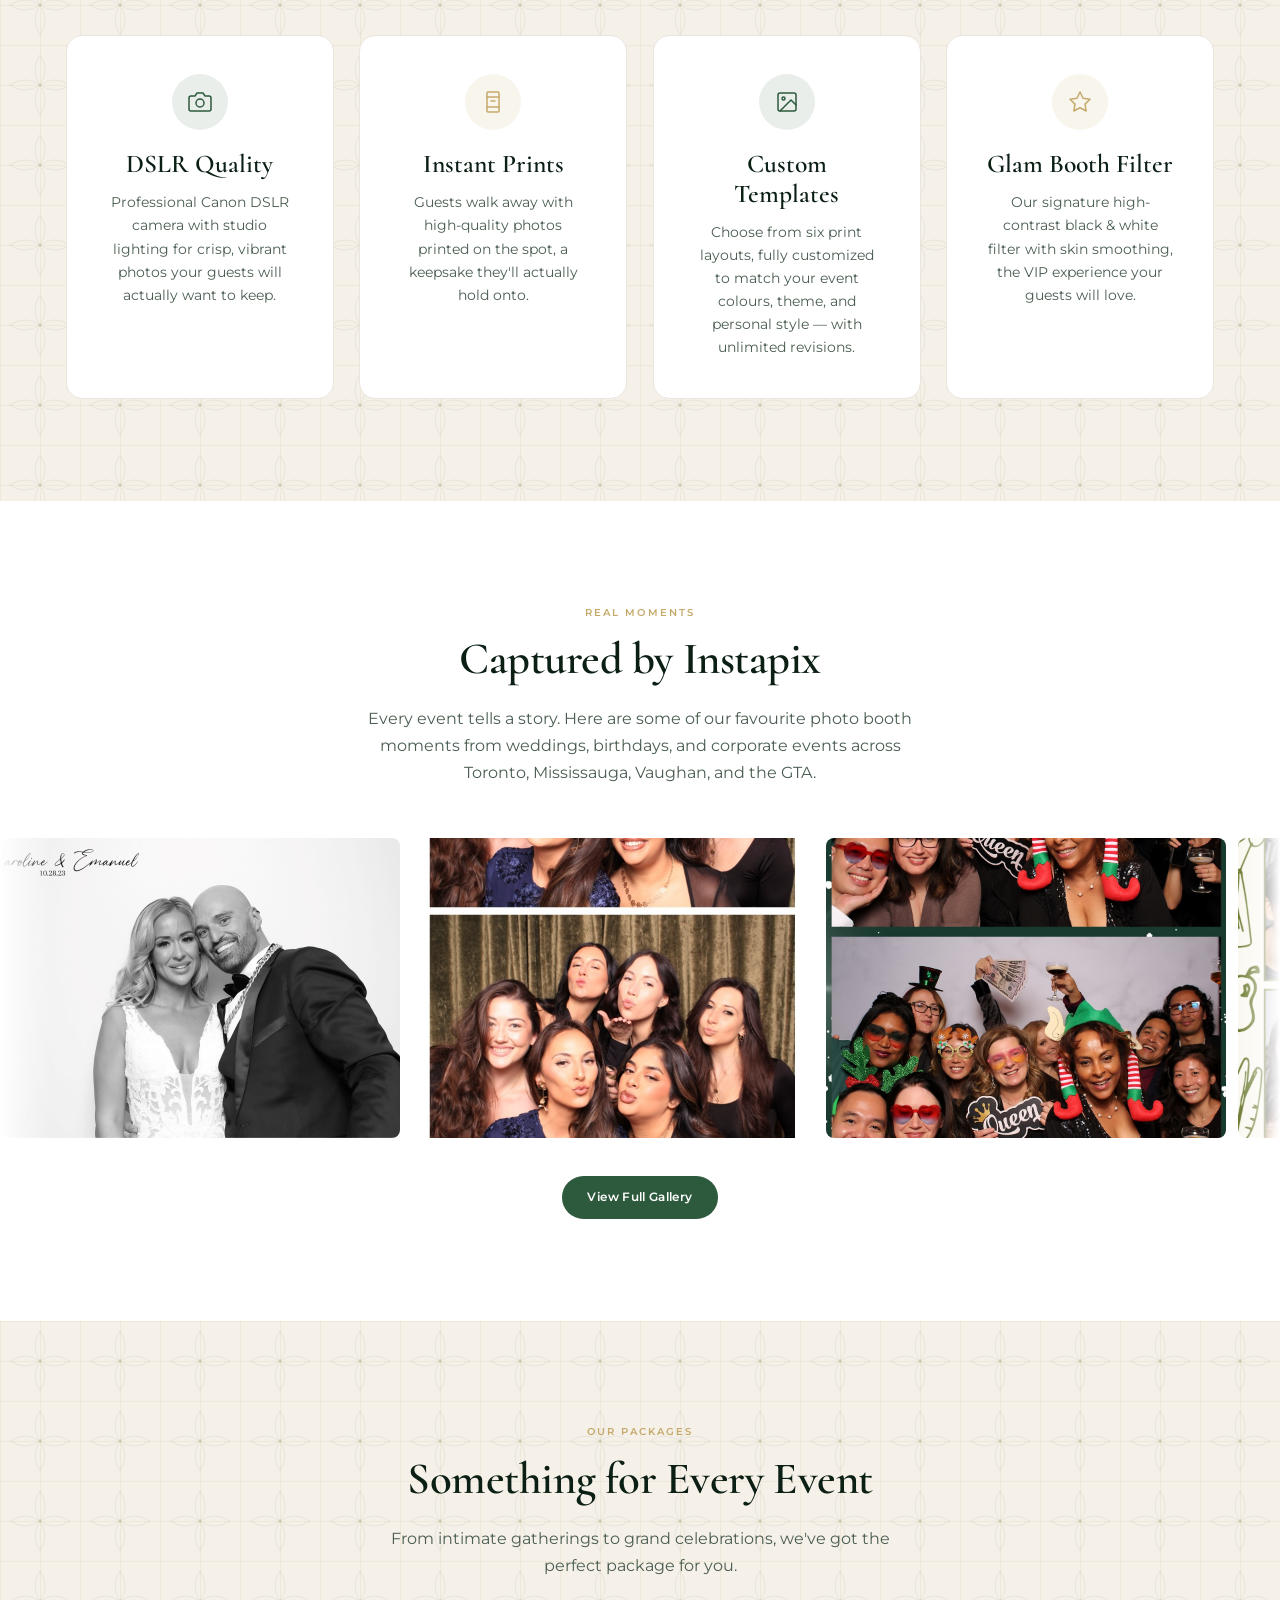
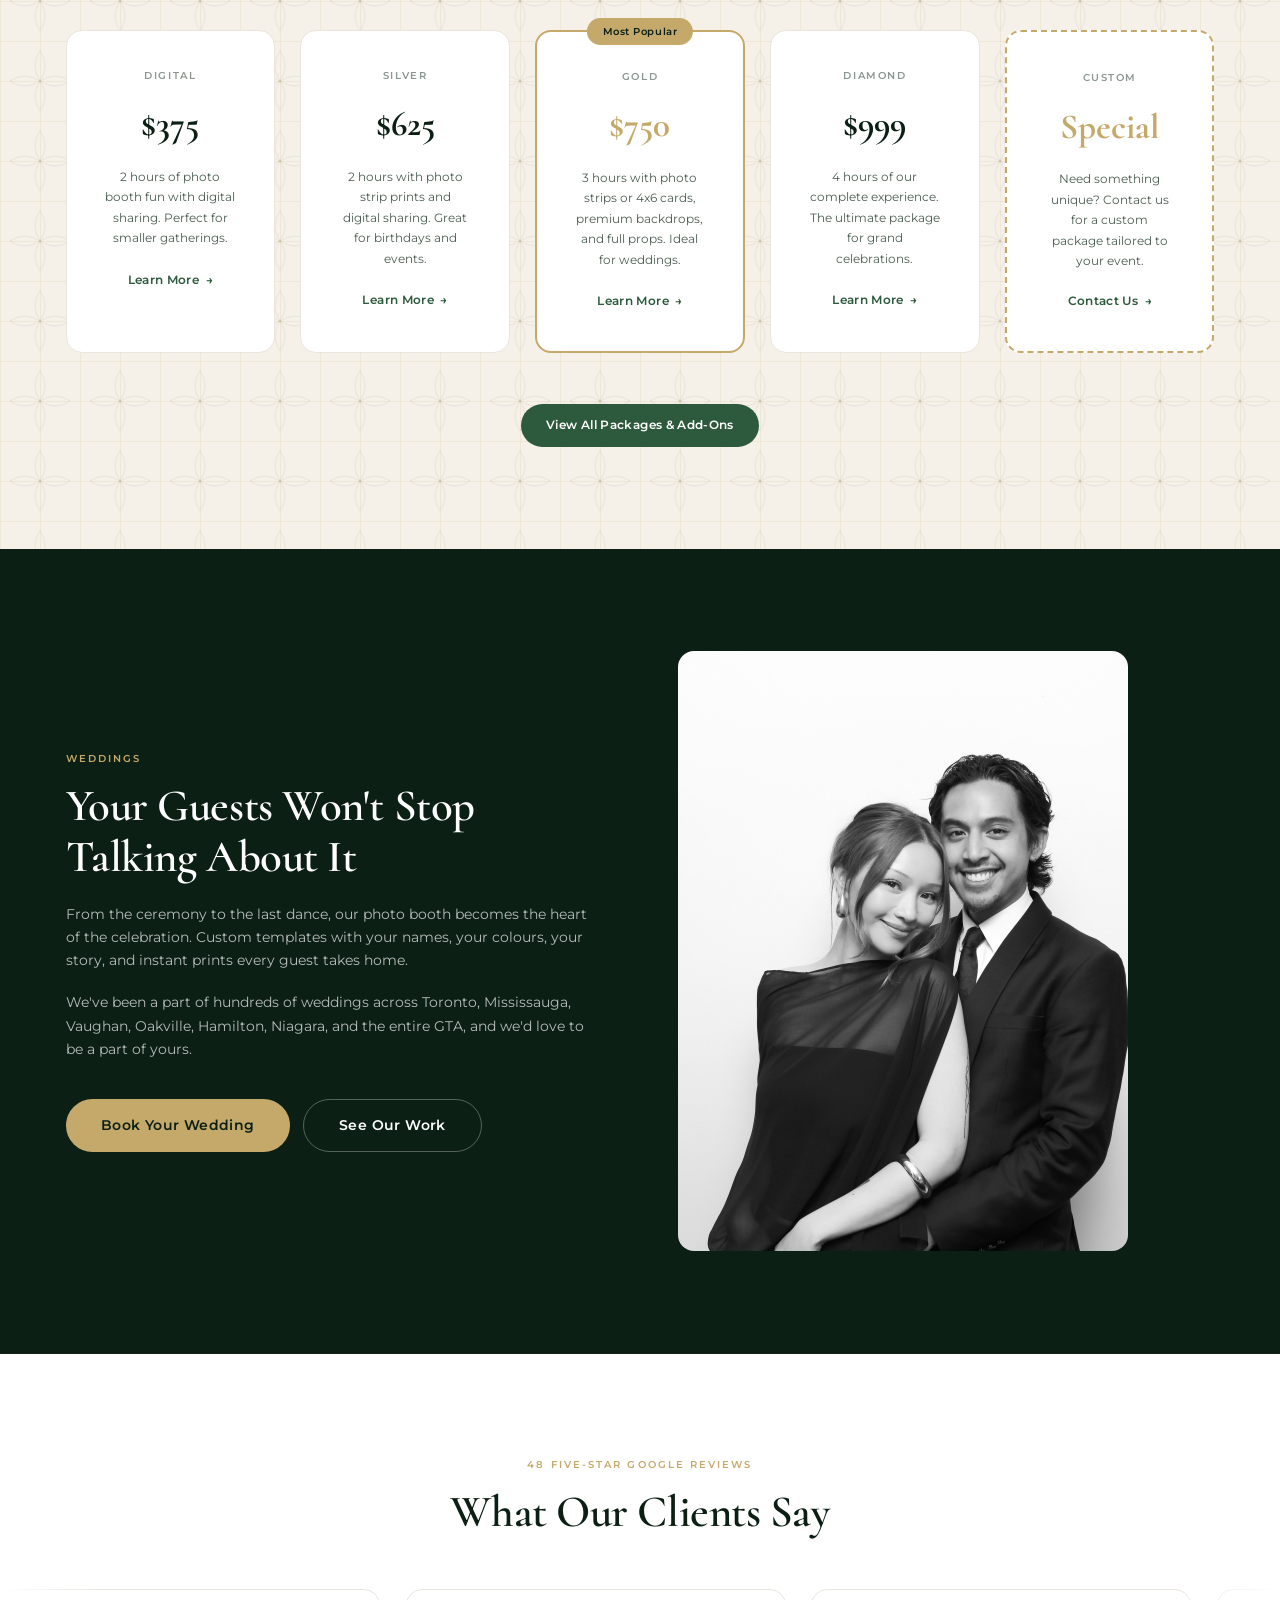
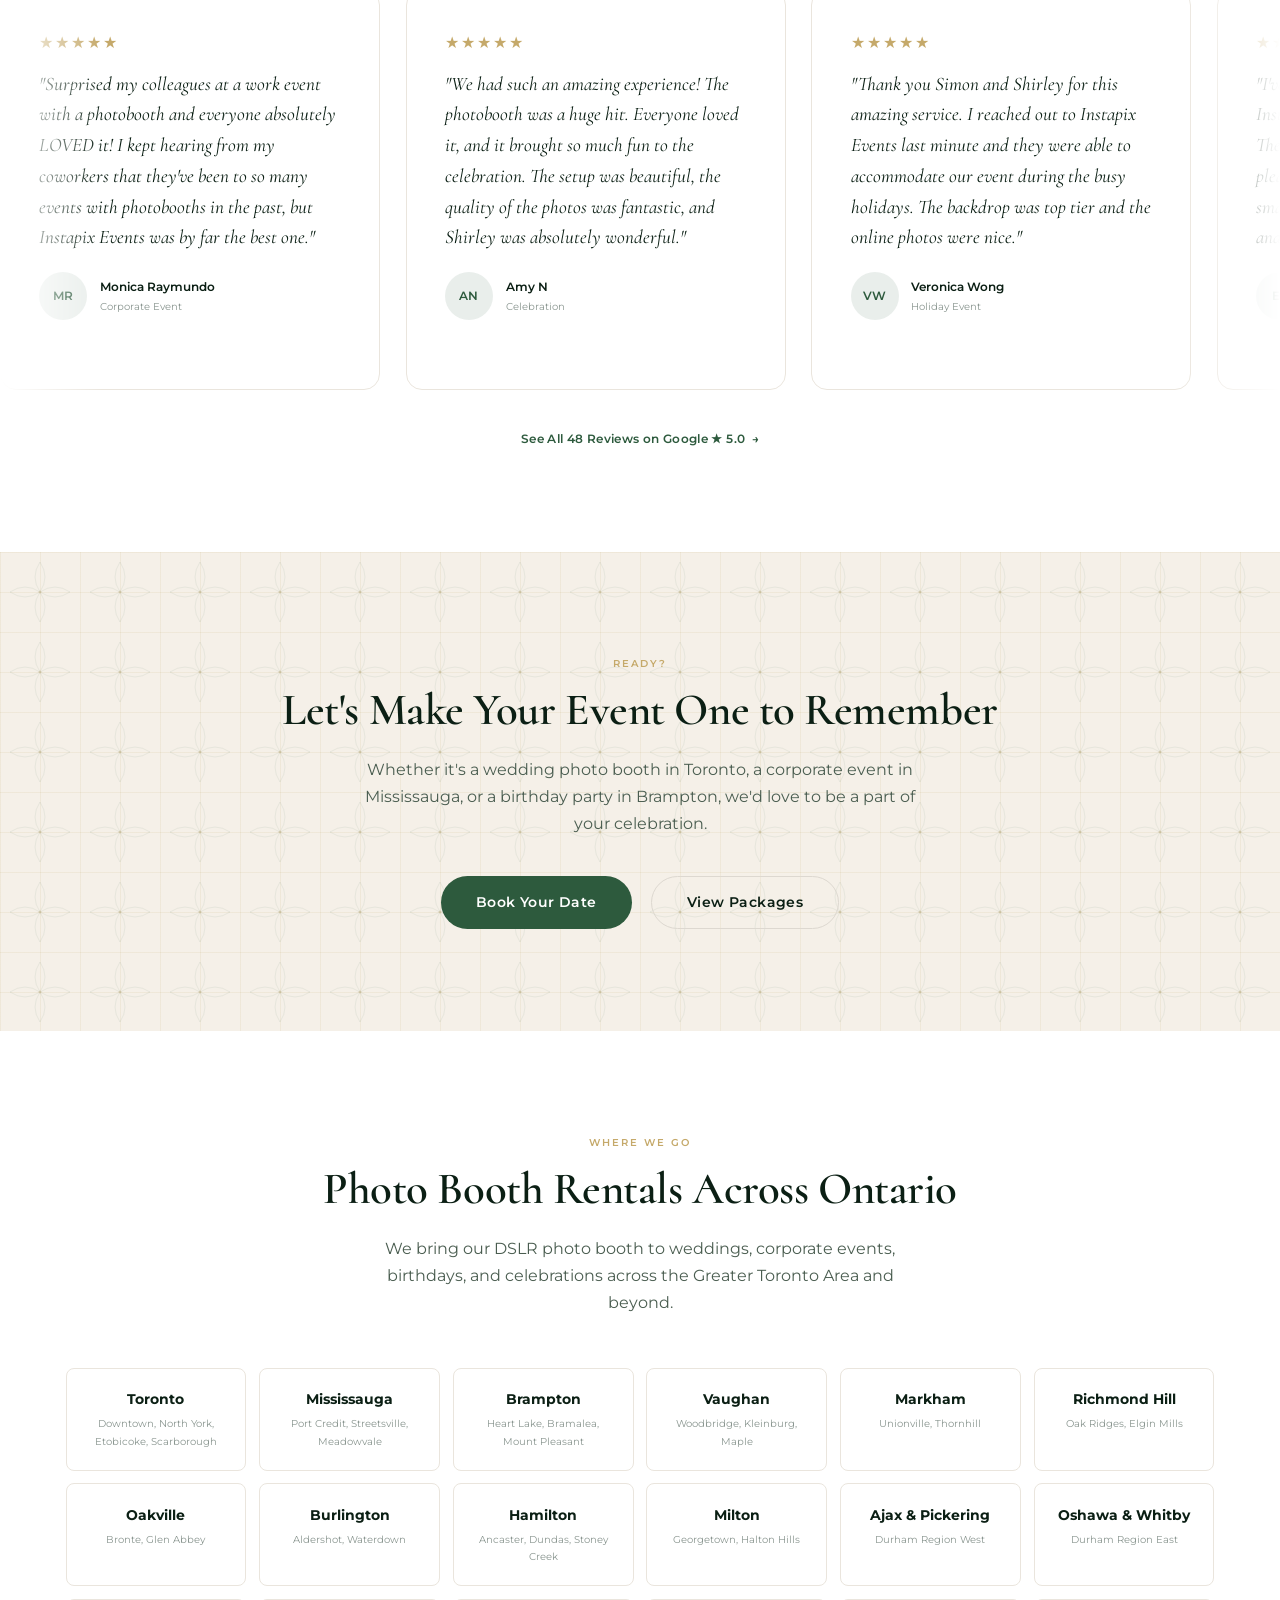
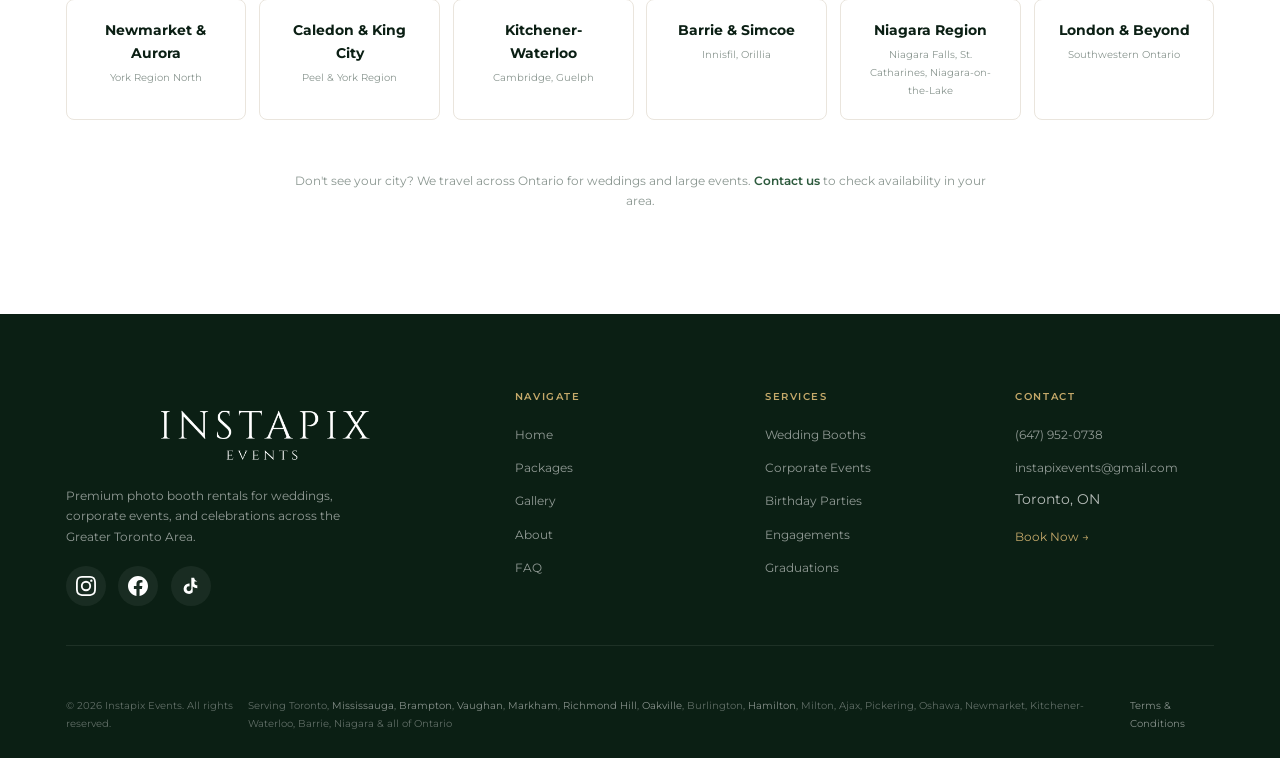
==== commit ef7d96b9: "Update hero background image on homepage Co-Authored-By: Claude Opus 4.6 (1M context) <noreply@anthr" ====
--- a/index.html
+++ b/index.html
@@ -216,7 +216,7 @@
   <!-- Hero -->
   <section class="hero">
     <div class="hero__bg">
-      <img src="assets/Hero Page photo/Gemini_Generated_Image_b4xyiqb4xyiqb4xy.png" alt="Instapix Events photo booth at a luxury wedding" loading="eager" class="hero__bg-img">
+      <img src="assets/Hero Page photo/Website Hero Background.png" alt="Instapix Events photo booth at a luxury wedding" loading="eager" class="hero__bg-img">
       <div class="hero__overlay"></div>
     </div>
 
